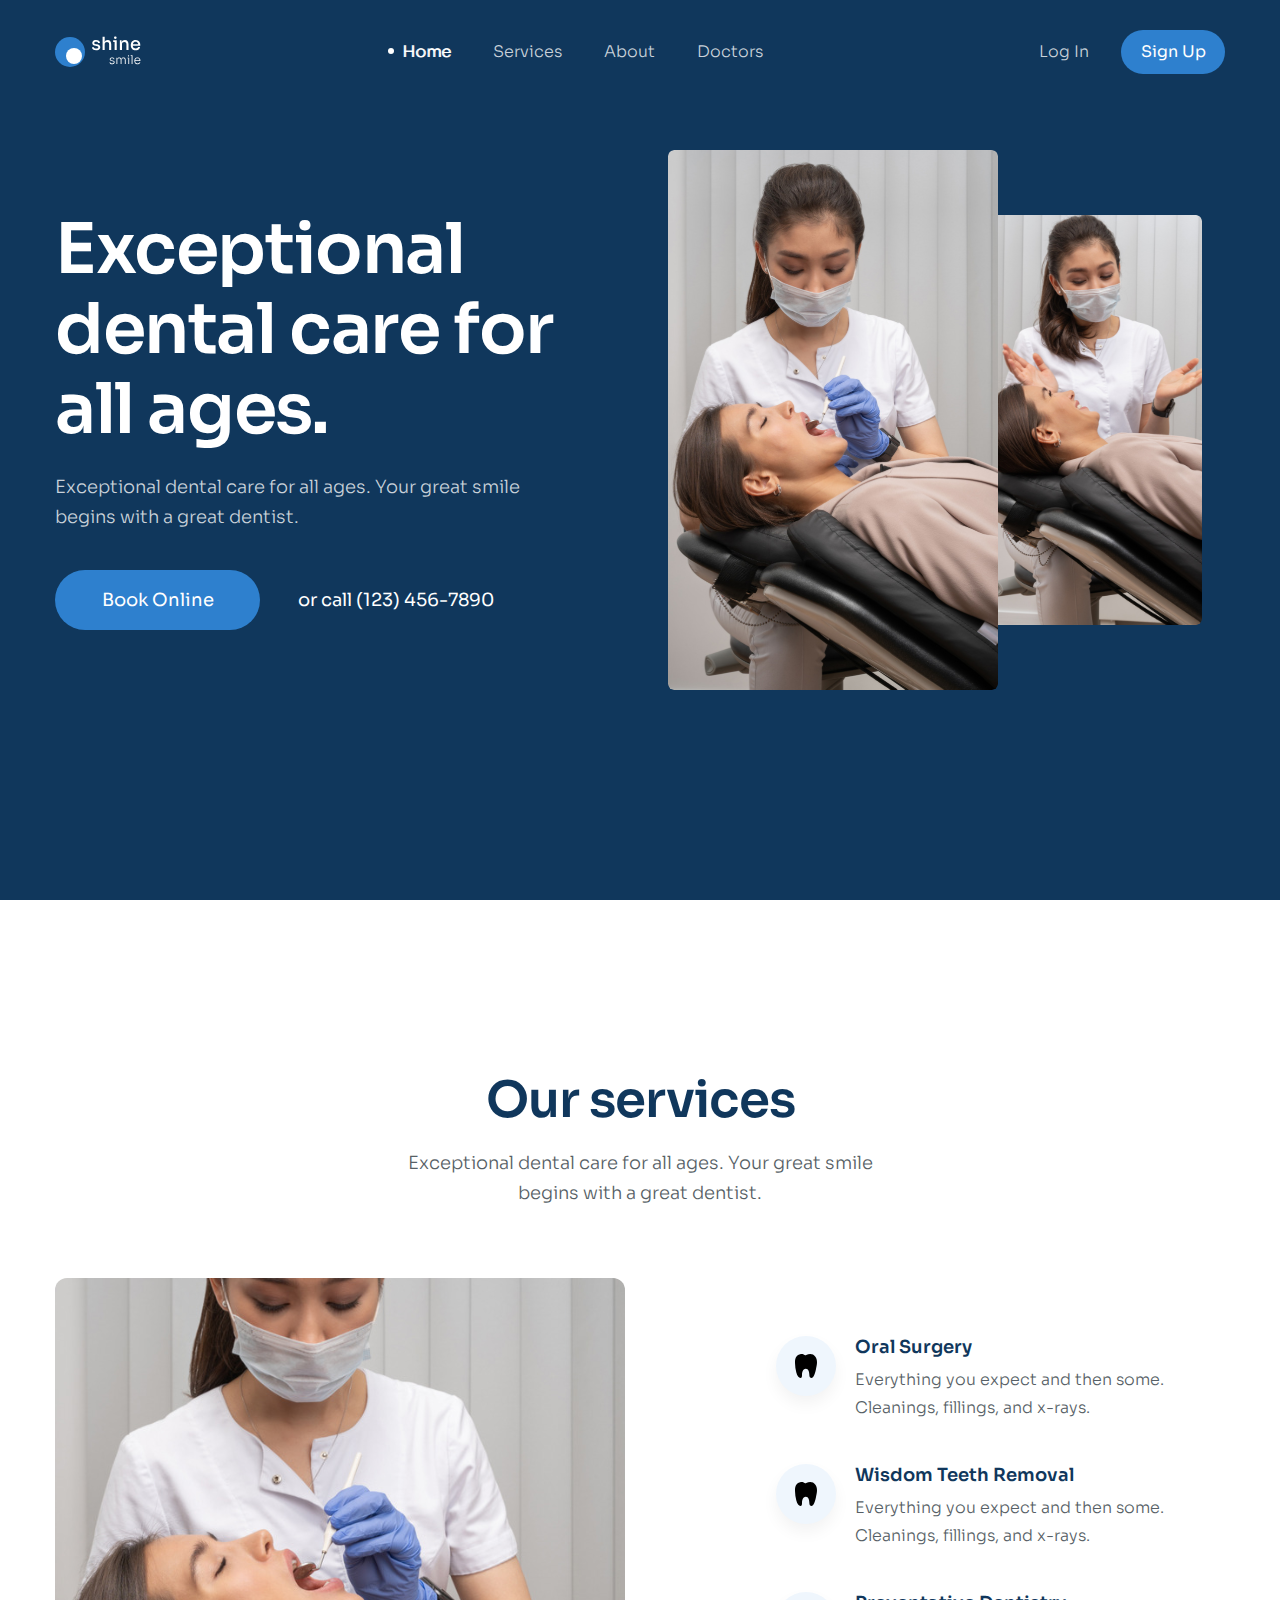
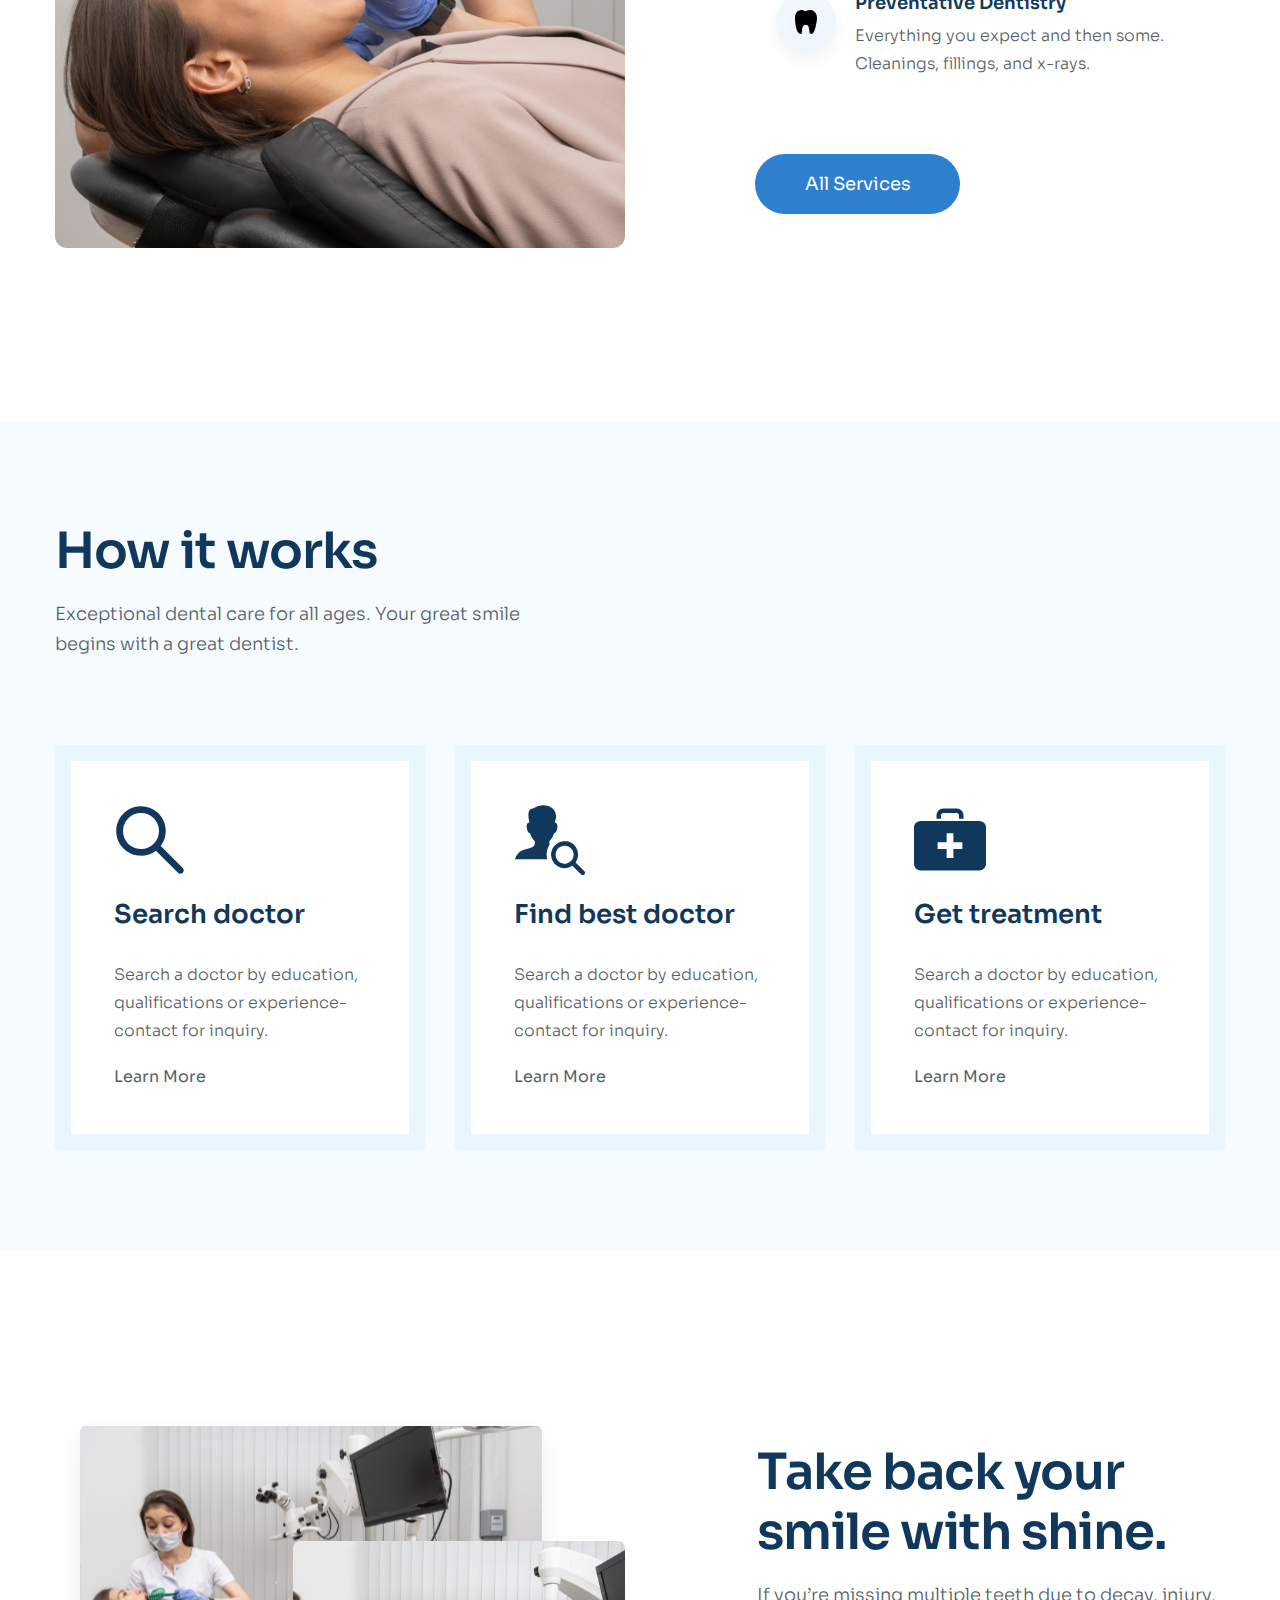
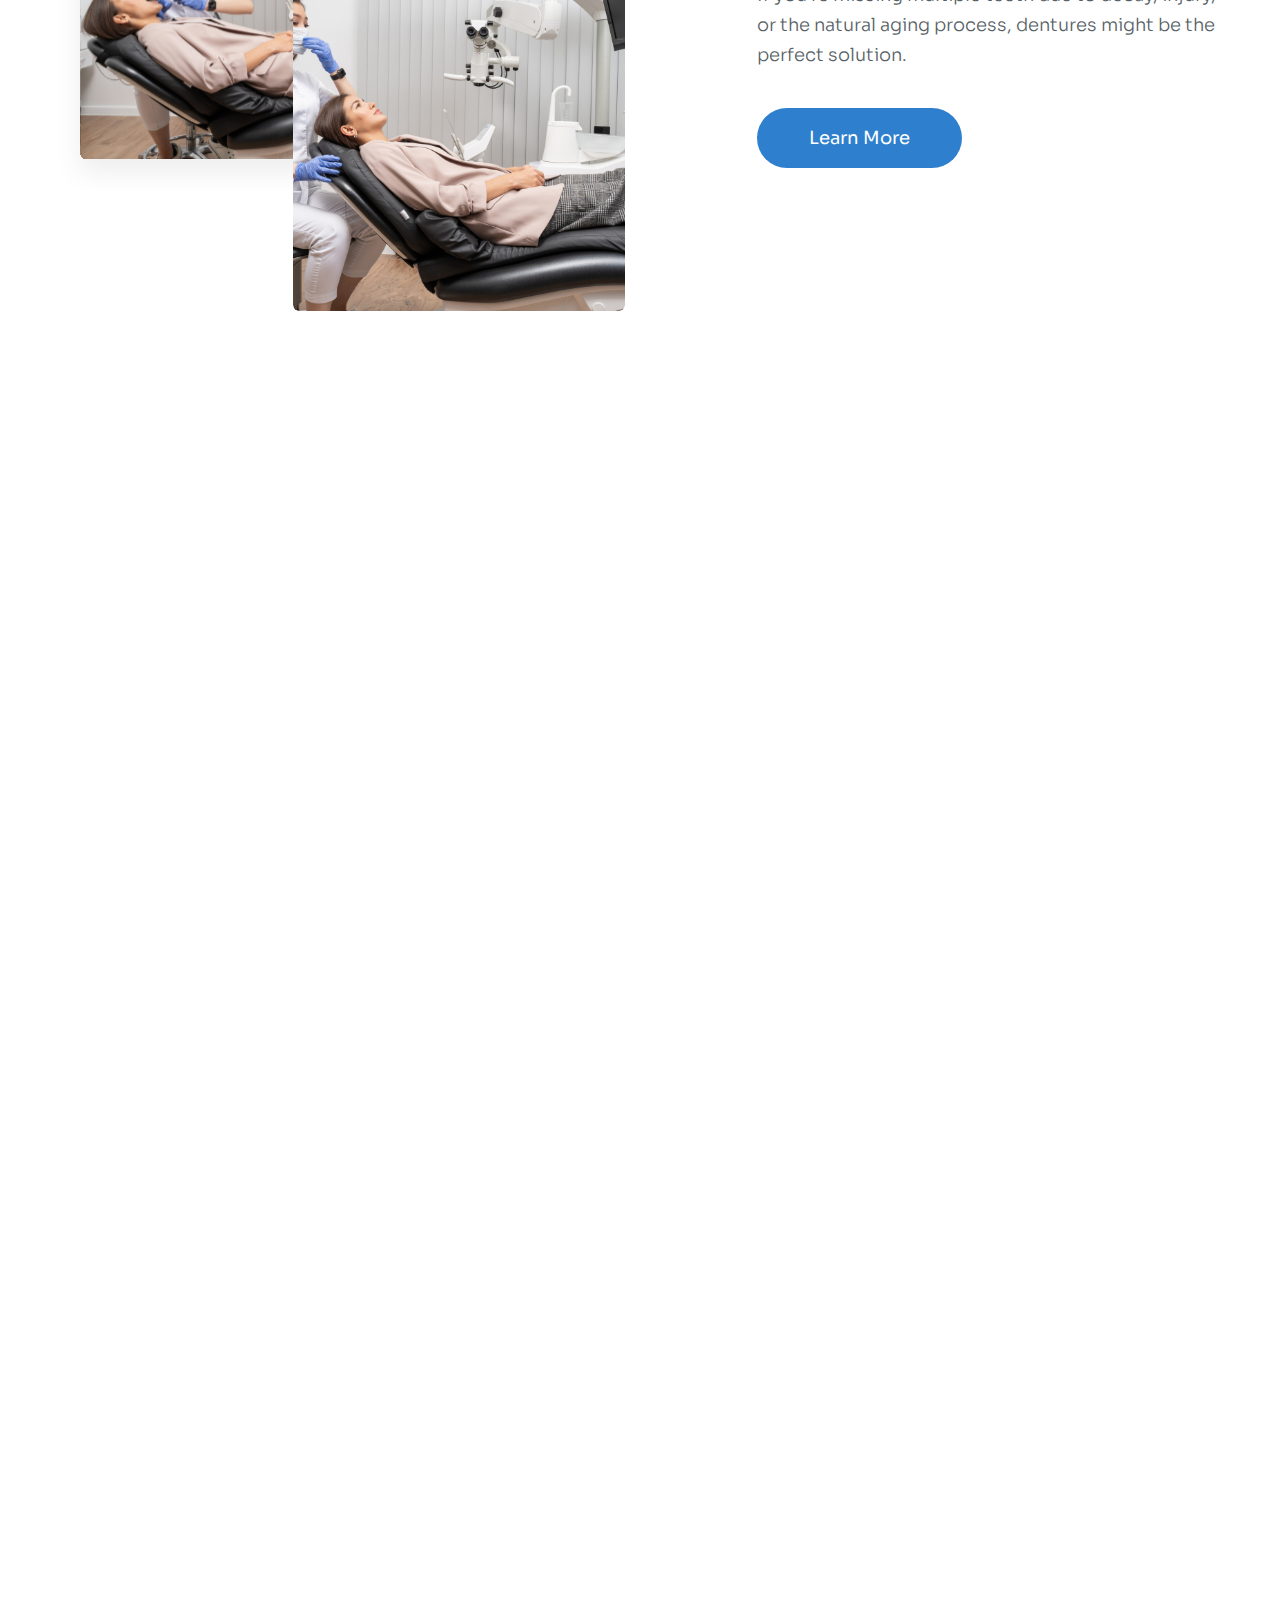
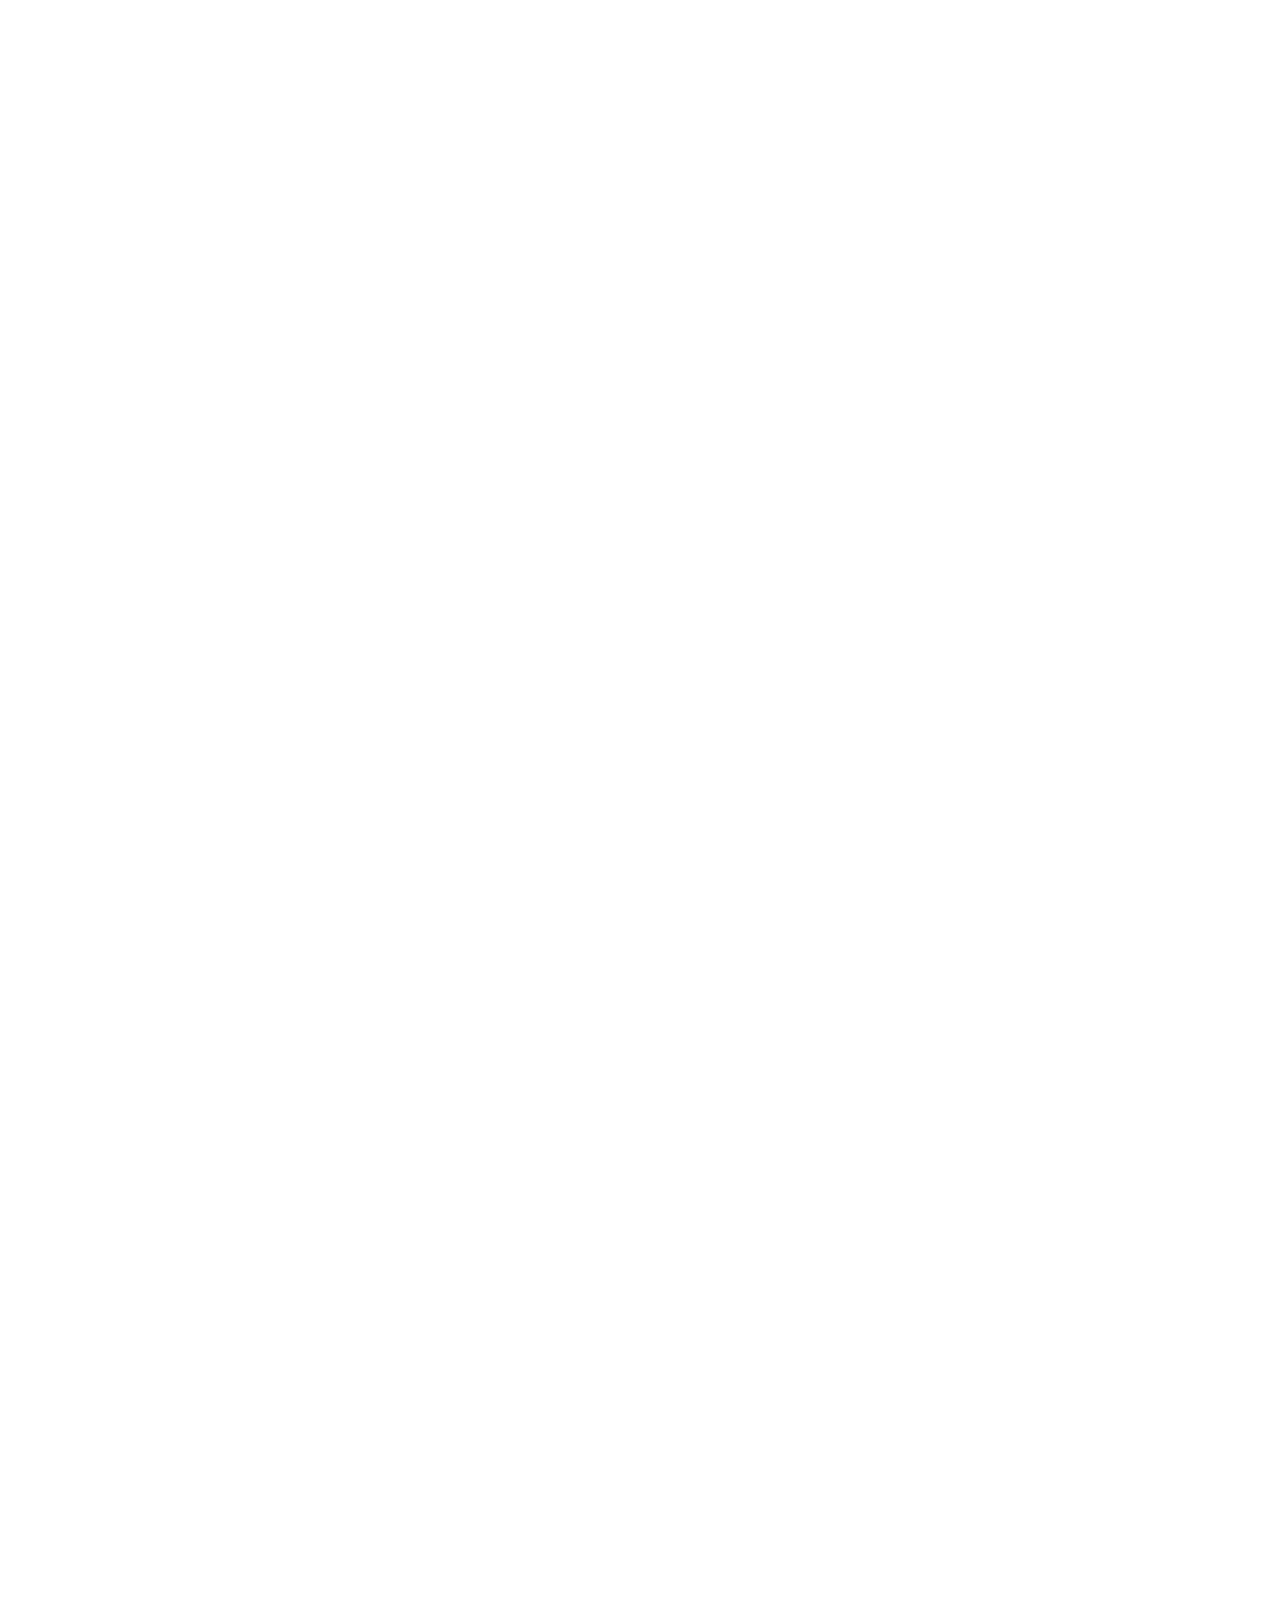
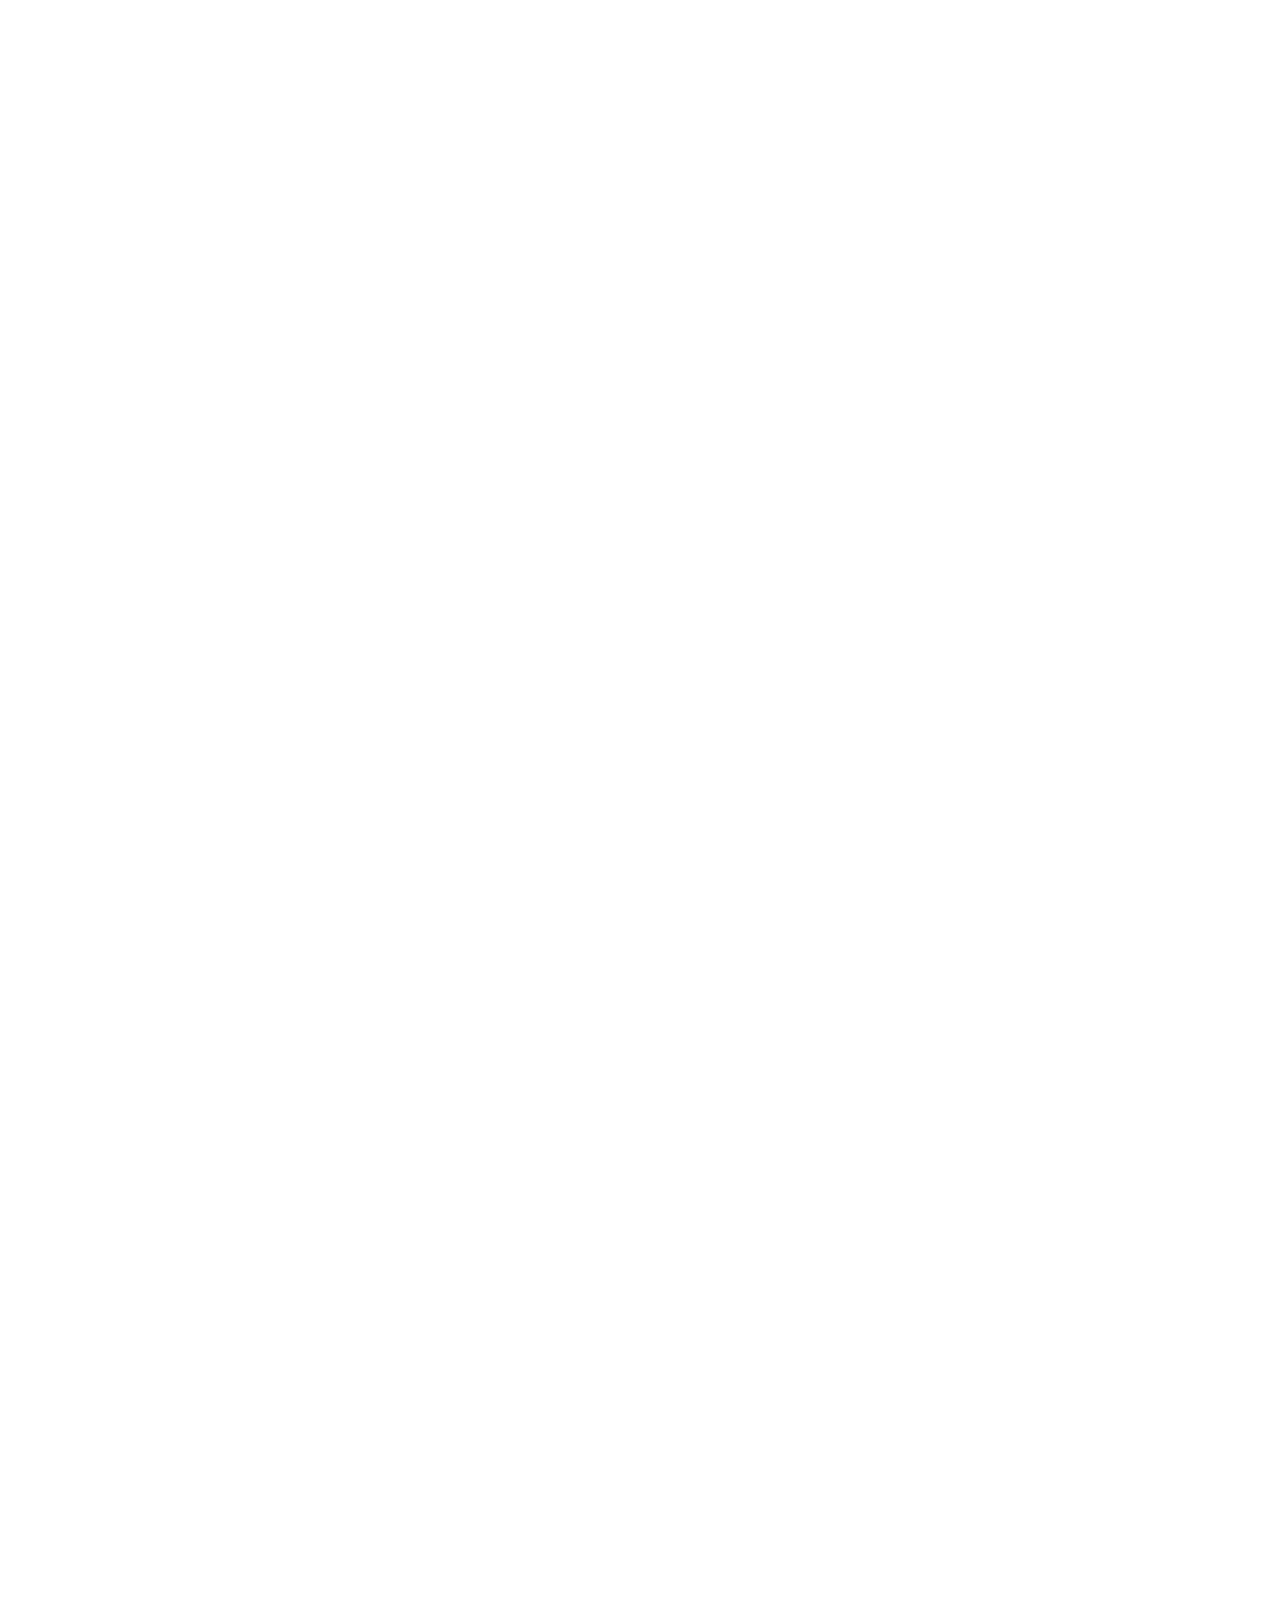
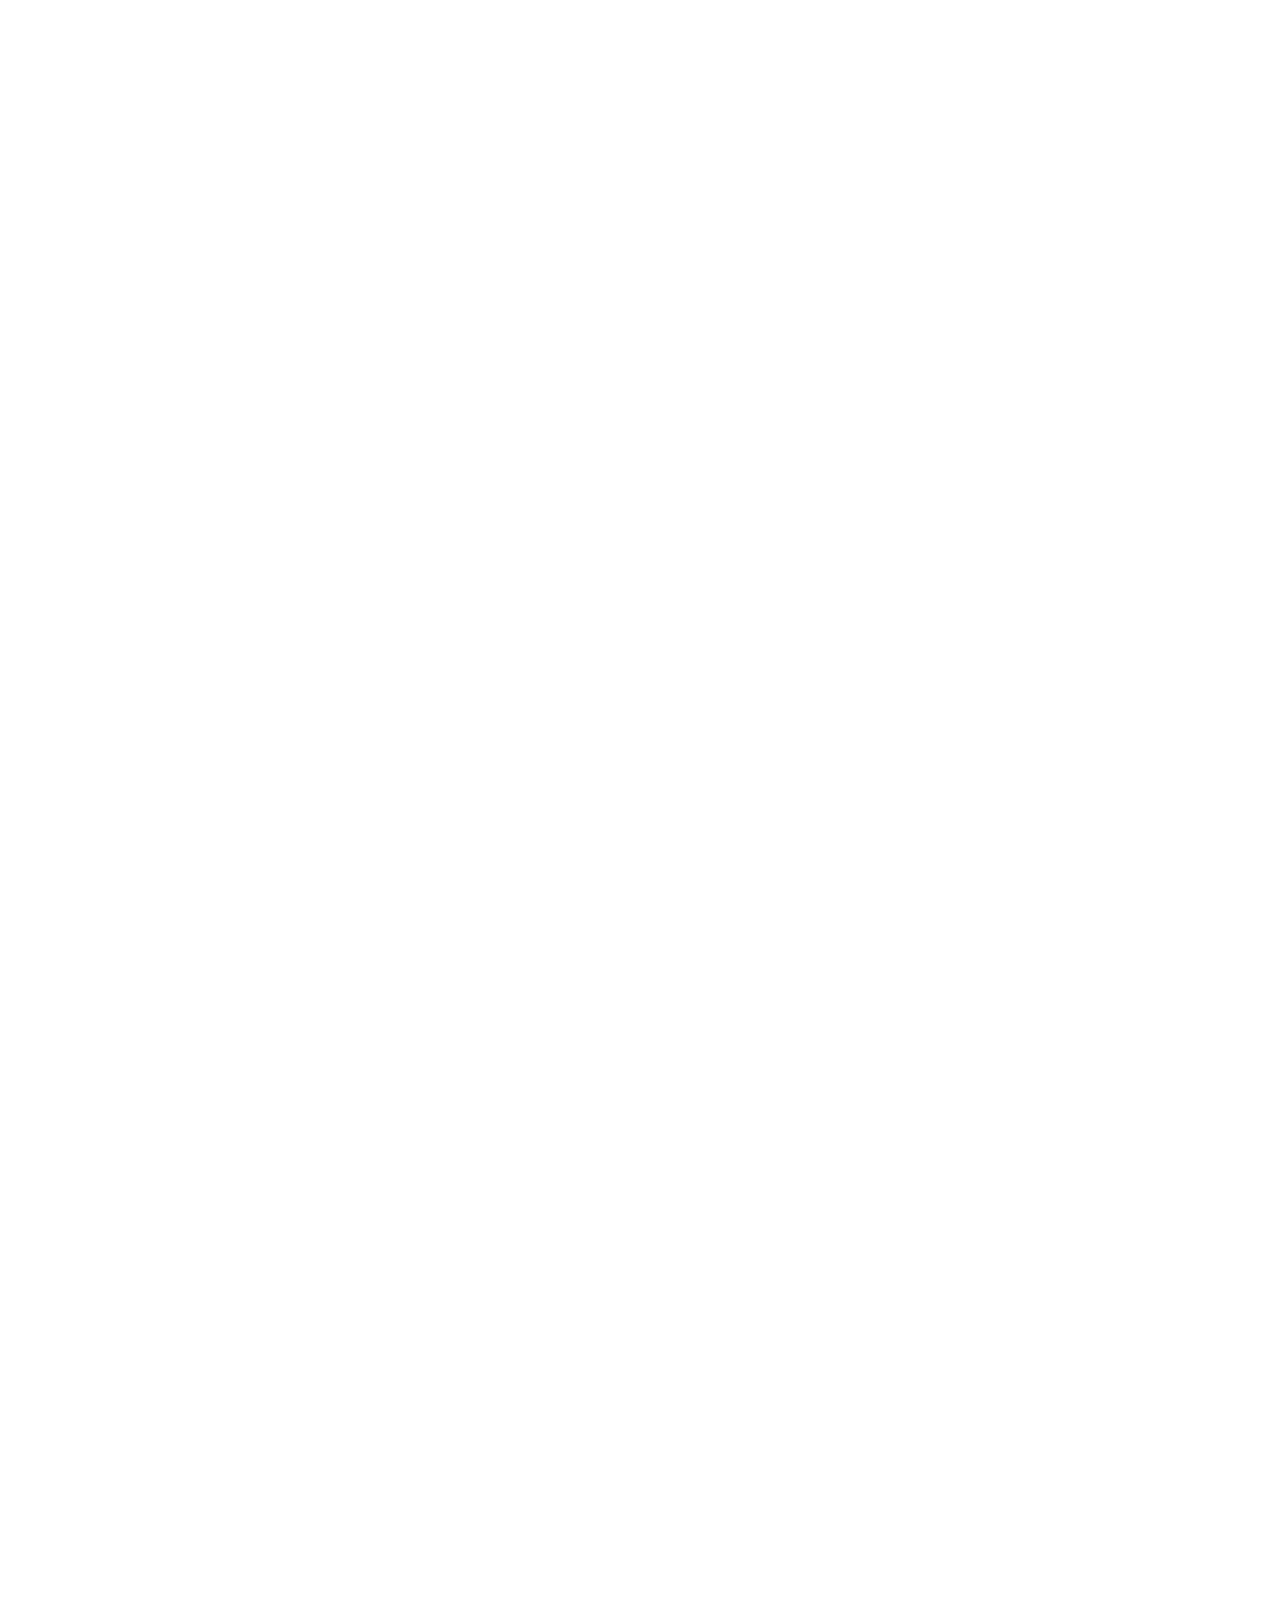
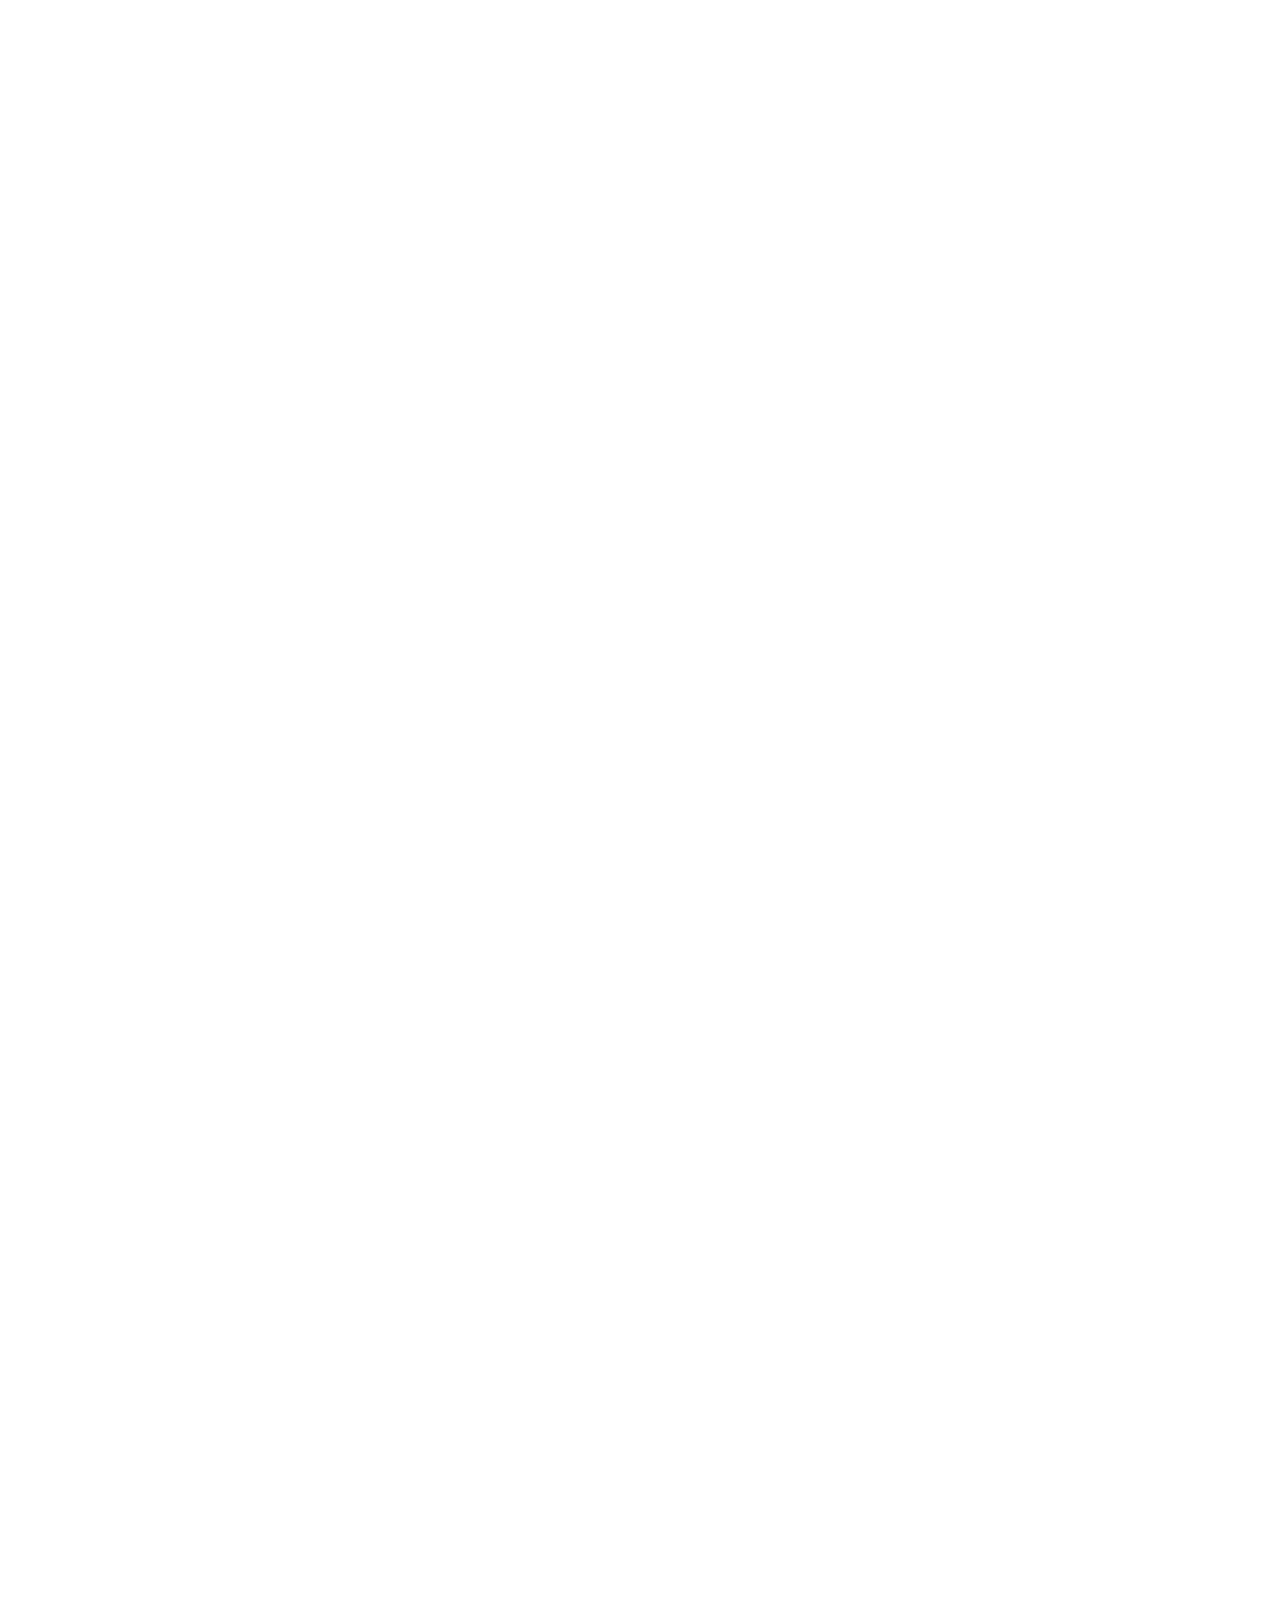
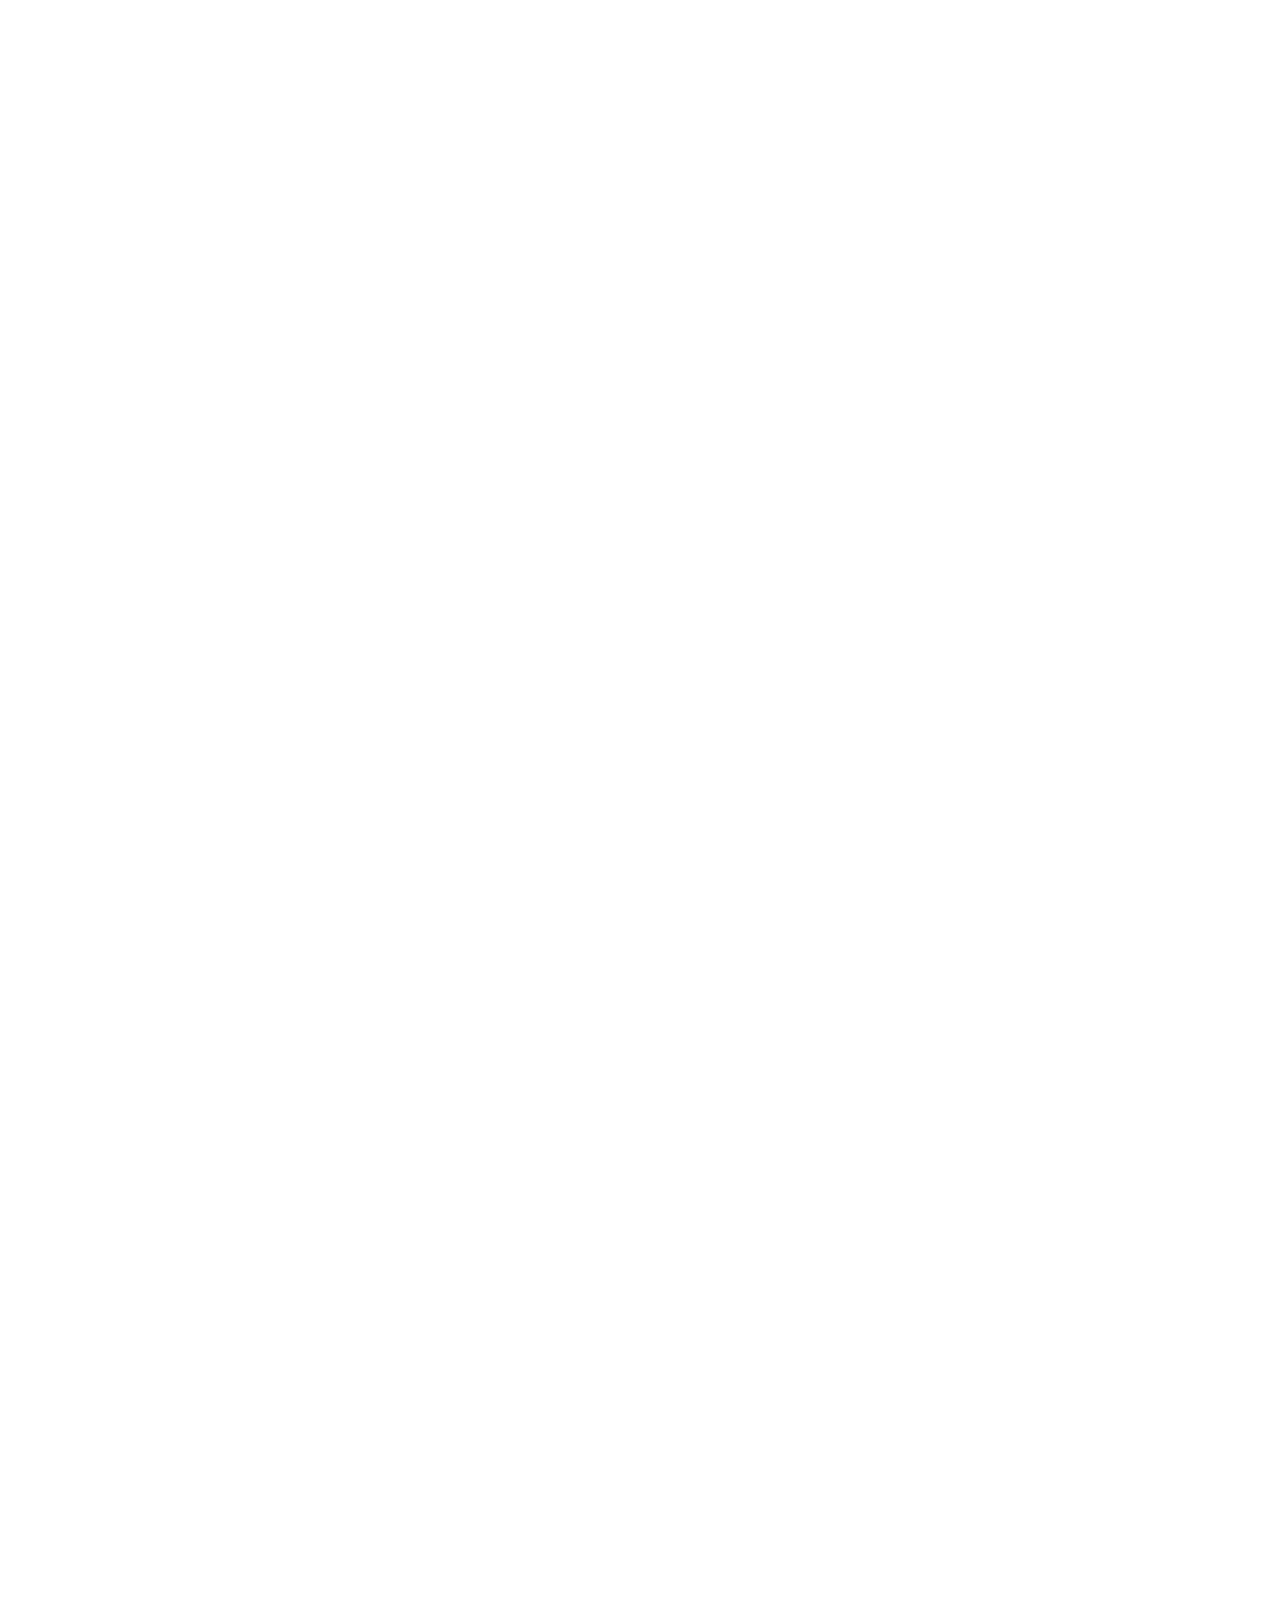
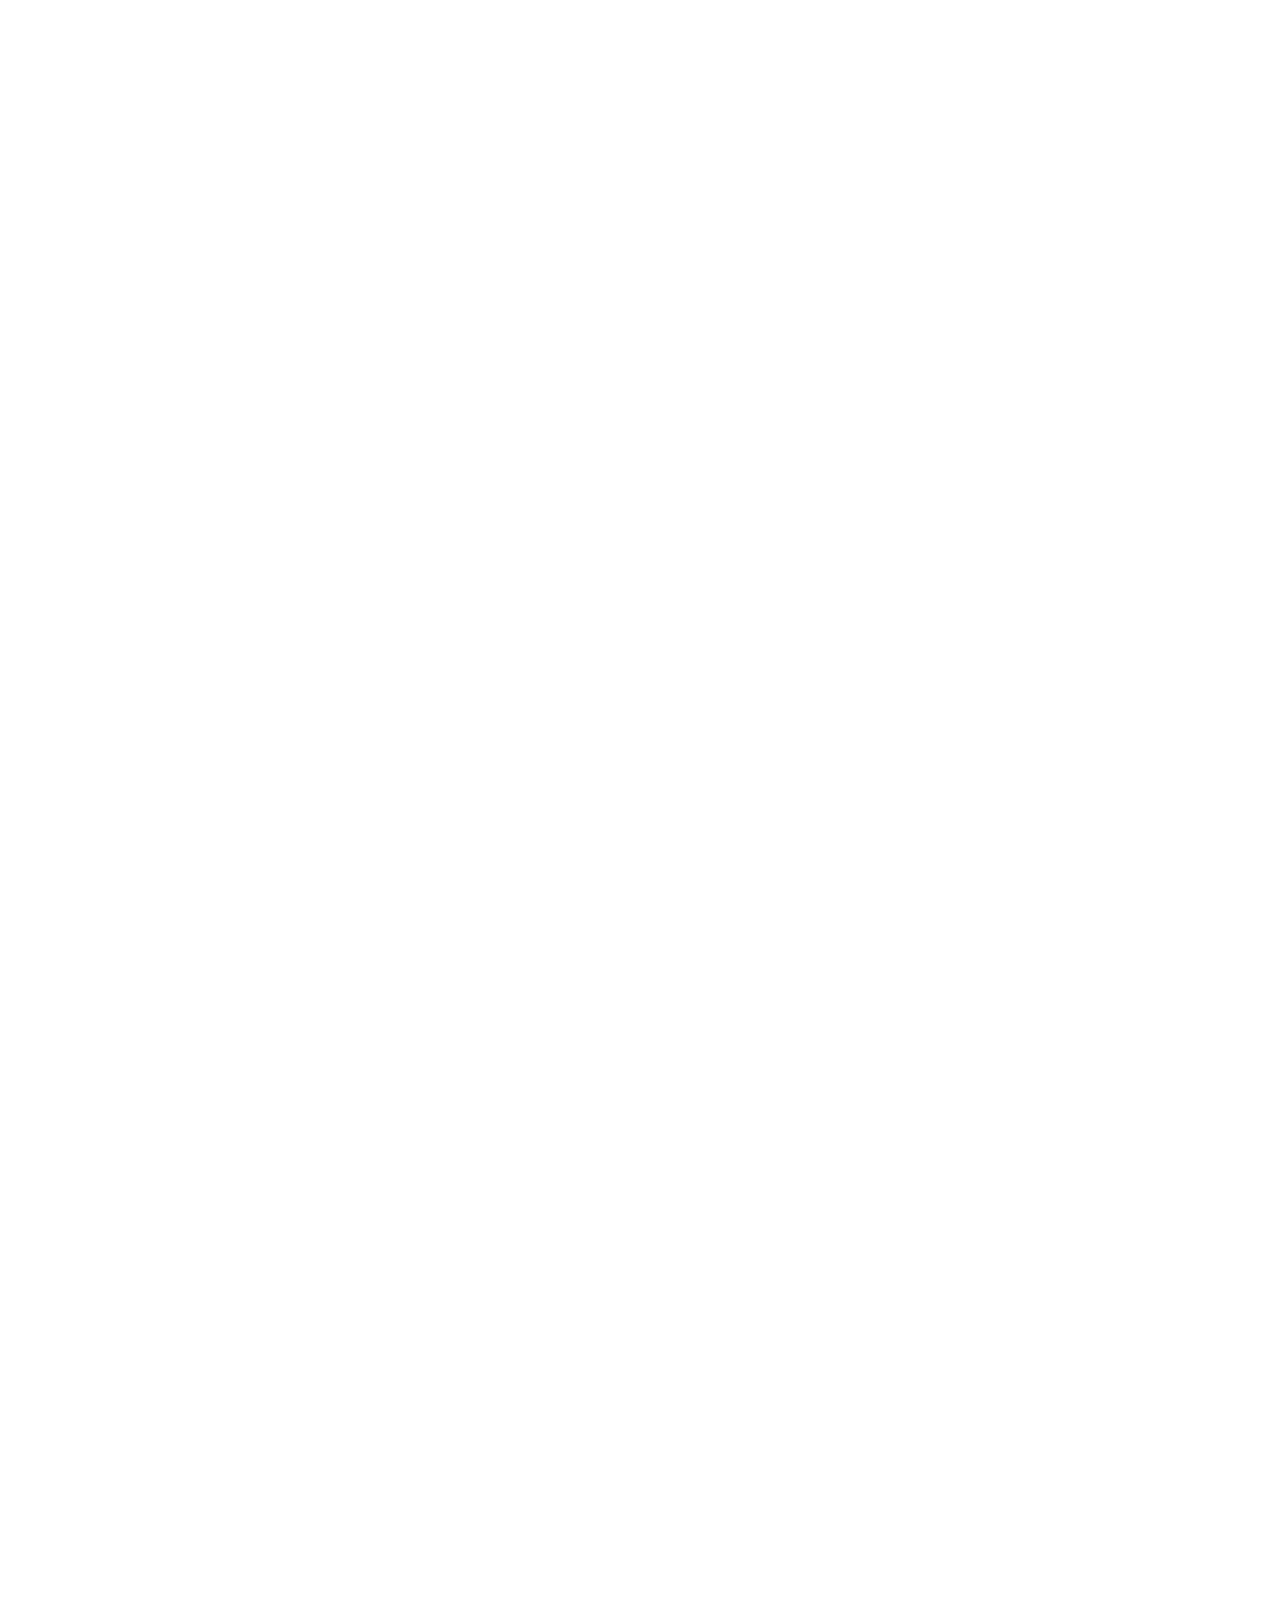
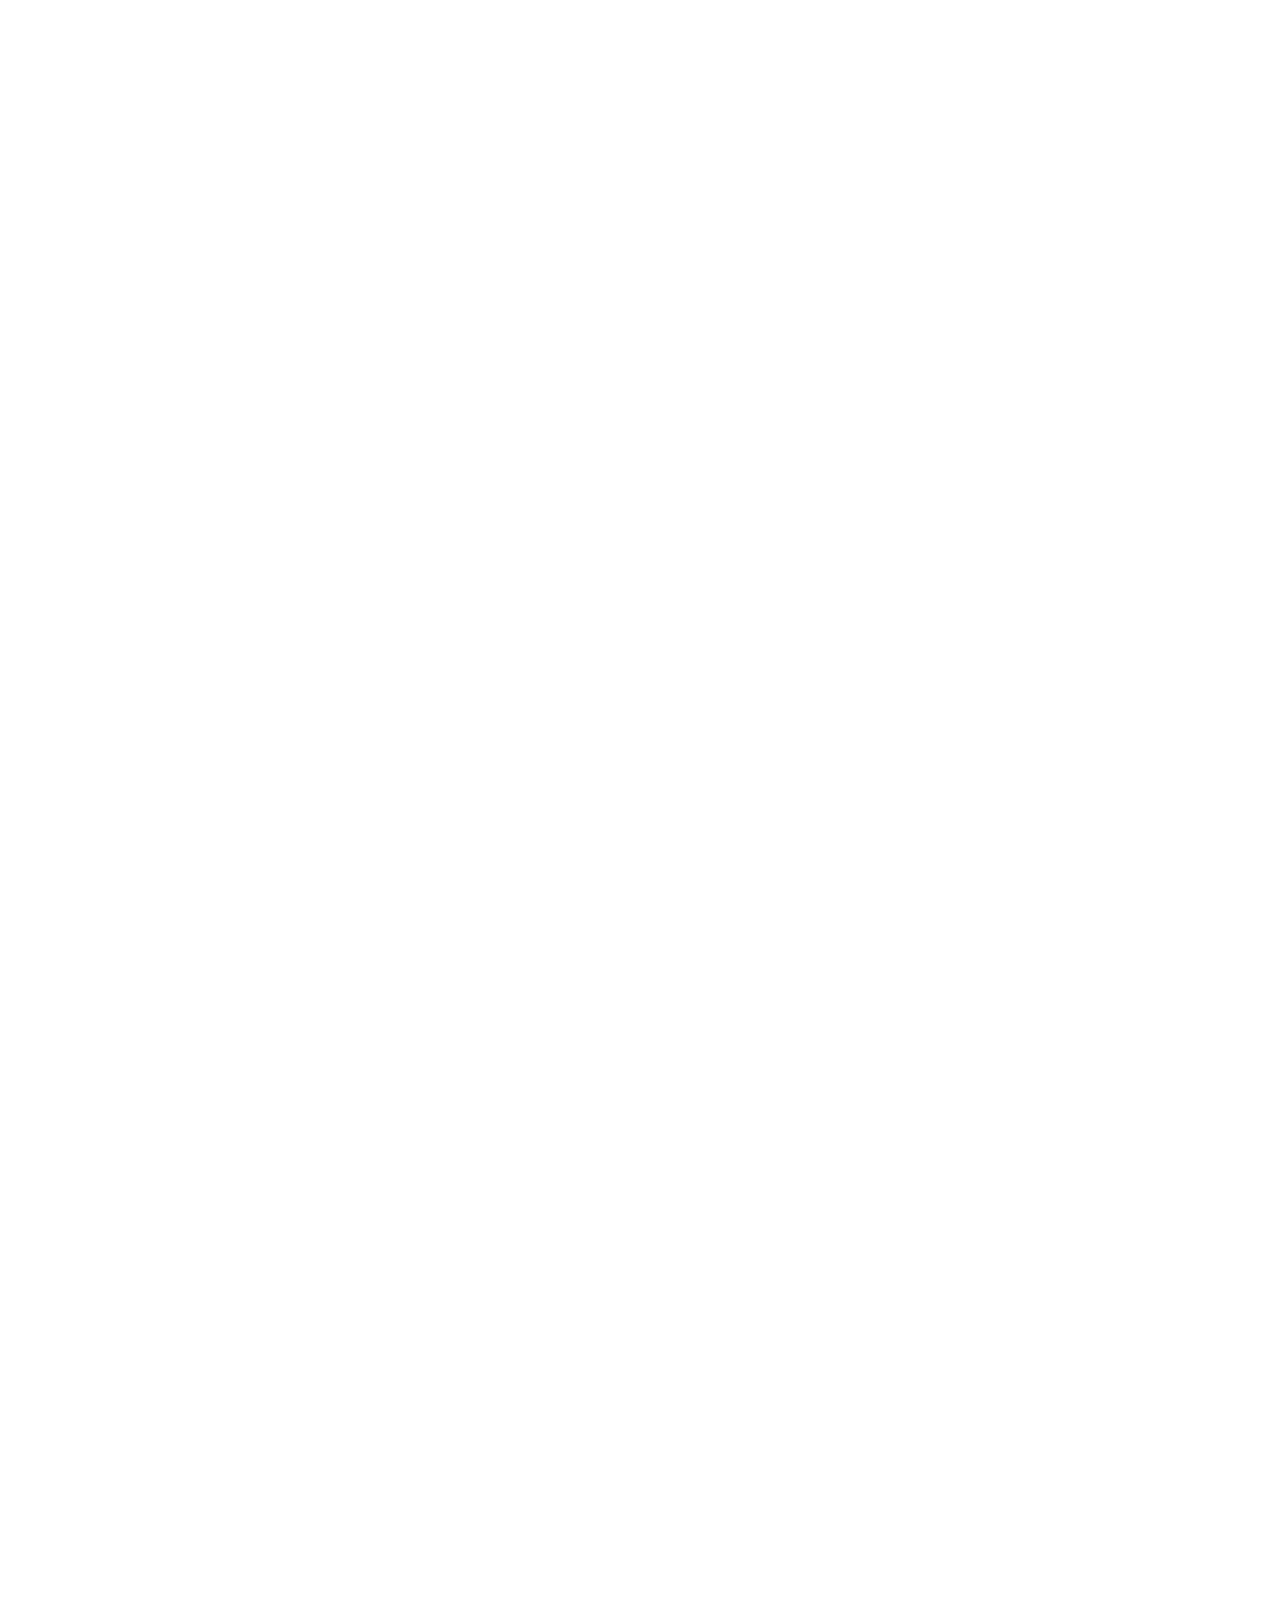
==== du_an_3/index.html @ a0ea16e3 "xongphanabout" ====
<!DOCTYPE html>
<html lang="en">
  <head>
    <meta charset="UTF-8" />
    <meta name="viewport" content="width=device-width, initial-scale=1.0" />
    <link rel="preconnect" href="https://fonts.googleapis.com" />
    <link rel="preconnect" href="https://fonts.gstatic.com" crossorigin />
    <link
      rel="shortcut icon"
      href="./assest/img/favivon.svg"
      type="image/x-icon"
    />
    <link
      href="https://fonts.googleapis.com/css2?family=Sora:wght@100..800&display=swap"
      rel="stylesheet"
    />
    <link rel="preconnect" href="https://fonts.googleapis.com" />
    <link rel="preconnect" href="https://fonts.gstatic.com" crossorigin />
    <link
      href="https://fonts.googleapis.com/css2?family=Sora:wght@100..800&display=swap"
      rel="stylesheet"
    />

    <link rel="stylesheet" href="./assest/css/reset.css" />
    <link rel="stylesheet" href="./assest/css/style.css" />
    <title>Dự án 3</title>
  </head>
  <body style="height: 50000px">
    <!-- header -->
    <header class="header">
      <div class="container">
        <div class="header-top">
          <!-- logo -->
          <img src="./assest/img/Logo.svg" alt="sise" class="logo" />

          <!-- nav -->
          <nav class="navbar">
            <ul class="navbar__list">
              <li class="navbar__item">
                <a href="#!" class="navbar__link navbar__link--active">Home</a>
              </li>
              <li class="navbar__item">
                <a href="#!" class="navbar__link">Services</a>
              </li>
              <li class="navbar__item">
                <a href="#!" class="navbar__link">About</a>
              </li>
              <li class="navbar__item">
                <a href="#!" class="navbar__link">Doctors</a>
              </li>
            </ul>
          </nav>

          <!-- cta-btn -->
          <div class="header__action">
            <a href="" class="header__action--login">Log In</a>
            <a href="" class="btn header__action-signup">Sign Up</a>
          </div>
        </div>

        <!-- hero -->

        <section class="hero">
          <!-- trai -->
          <section class="hero__content">
            <h1 class="hero__heading">Exceptional dental care for all ages.</h1>
            <p class="hero__desc">
              Exceptional dental care for all ages. Your great smile begins with
              a great dentist.
            </p>
            <div class="hero__row">
              <a href="" class="btn">Book Online</a>
              <span class="hero__phone">or call (123) 456-7890</span>
            </div>
          </section>

          <!-- phai -->

          <div class="hero__media">
            <figure class="hero__imges">
              <img
                src="./assest/img/anh1.svg"
                alt="anh1"
                class="hero__img hero__img-large"
              />
              <img
                src="./assest/img/anh2.svg"
                alt="anh2"
                class="hero__img hero__img-small"
              />
            </figure>
          </div>
        </section>
      </div>
    </header>

    <!-- main -->

    <main>
      <section class="service">
        <div class="container">
          <h2 class="service__heading section-heading">Our services</h2>
          <p class="service__desc section-desc">
            Exceptional dental care for all ages. Your great smile begins with a
            great dentist.
          </p>

          <div class="service__row">
            <!-- trai -->
            <figure>
              <img src="./assest/img/anh1.svg" alt="em" class="service__img" />
            </figure>

            <!-- phai -->

            <div class="service__list">
              <!-- item1 -->
              <section class="service-item">
                <div class="service-item__icon service-item__icon1">
                  <svg
                    xmlns="http://www.w3.org/2000/svg"
                    width="22"
                    height="24"
                    viewBox="0 0 22 24"
                    fill="none"
                  >
                    <path
                      d="M20.3598 2.63964C17.9506 -0.556131 14.2772 -0.568132 11.2481 1.10682C11.001 1.24657 10.7219 1.31411 10.4406 1.30222C10.1592 1.29033 9.88633 1.19945 9.65105 1.03931C8.49552 0.245717 7.29036 -0.316477 5.13904 0.207462C0.623408 1.3071 0 4.90379 0 8.99816C0.0797353 12.1602 0.500857 15.3032 1.25551 18.3683C2.11836 22.0168 3.90382 24 5.43354 24C6.96326 24 7.00963 22.2204 7.00963 20.8016C7.00963 19.2009 7.39505 14.8009 10.8642 14.8009C13.5317 14.8009 14.3333 18.4013 14.3333 20.8016C14.3329 23.095 15.1722 24 16.6628 24C19.5267 24 20.9796 15.3938 21.3719 13.1237C21.7642 10.8535 22.9882 6.12569 20.3598 2.63964Z"
                      fill="currentColor"
                    />
                  </svg>
                </div>
                <div class="service-item__body">
                  <div class="service-item__heading">Oral Surgery</div>
                  <div class="service-item__desc">
                    Everything you expect and then some. Cleanings, fillings,
                    and x-rays.
                  </div>
                </div>
              </section>

              <!-- item2 -->
              <section class="service-item">
                <div class="service-item__icon">
                  <svg
                    xmlns="http://www.w3.org/2000/svg"
                    width="22"
                    height="24"
                    viewBox="0 0 22 24"
                    fill="none"
                  >
                    <path
                    d="M20.3598 2.63964C17.9506 -0.556131 14.2772 -0.568132 11.2481 1.10682C11.001 1.24657 10.7219 1.31411 10.4406 1.30222C10.1592 1.29033 9.88633 1.19945 9.65105 1.03931C8.49552 0.245717 7.29036 -0.316477 5.13904 0.207462C0.623408 1.3071 0 4.90379 0 8.99816C0.0797353 12.1602 0.500857 15.3032 1.25551 18.3683C2.11836 22.0168 3.90382 24 5.43354 24C6.96326 24 7.00963 22.2204 7.00963 20.8016C7.00963 19.2009 7.39505 14.8009 10.8642 14.8009C13.5317 14.8009 14.3333 18.4013 14.3333 20.8016C14.3329 23.095 15.1722 24 16.6628 24C19.5267 24 20.9796 15.3938 21.3719 13.1237C21.7642 10.8535 22.9882 6.12569 20.3598 2.63964Z"
                      fill="currentColor"
                    />
                  </svg>
                </div>
                <div class="service-item__body">
                  <div class="service-item__heading">Wisdom Teeth Removal</div>
                  <div class="service-item__desc">
                    Everything you expect and then some. Cleanings, fillings,
                    and x-rays.
                  </div>
                </div>
              </section>

              <!-- item3 -->
              <section class="service-item">
                <div class="service-item__icon">
                  <svg
                    xmlns="http://www.w3.org/2000/svg"
                    width="22"
                    height="24"
                    viewBox="0 0 22 24"
                    fill="none"
                  >
                    <path
                      d="M20.3598 2.63964C17.9506 -0.556131 14.2772 -0.568132 11.2481 1.10682C11.001 1.24657 10.7219 1.31411 10.4406 1.30222C10.1592 1.29033 9.88633 1.19945 9.65105 1.03931C8.49552 0.245717 7.29036 -0.316477 5.13904 0.207462C0.623408 1.3071 0 4.90379 0 8.99816C0.0797353 12.1602 0.500857 15.3032 1.25551 18.3683C2.11836 22.0168 3.90382 24 5.43354 24C6.96326 24 7.00963 22.2204 7.00963 20.8016C7.00963 19.2009 7.39505 14.8009 10.8642 14.8009C13.5317 14.8009 14.3333 18.4013 14.3333 20.8016C14.3329 23.095 15.1722 24 16.6628 24C19.5267 24 20.9796 15.3938 21.3719 13.1237C21.7642 10.8535 22.9882 6.12569 20.3598 2.63964Z"
                      fill="currentColor"
                    />
                  </svg>
                </div>
                <div class="service-item__body">
                  <div class="service-item__heading">
                    Preventative Dentistry
                  </div>
                  <div class="service-item__desc">
                    Everything you expect and then some. Cleanings, fillings,
                    and x-rays.
                  </div>
                </div>
              </section>

              <a href="#!" class="btn service__btn">All Services</a>
            </div>
          </div>
        </div>
      </section>

      <!-- ==== work=== -->

      <section class="work">
        <div class="container">
          <h2 class="section-heading">How it works</h2>
          <p class="section-desc work__desc">Exceptional dental care for all ages. Your great smile begins with a
            great dentist.</p>
            <div class="work__list">
              <!-- work item 1 -->
              <section class="work-item">
                <img
                  src="./assest/img/work1.svg"
                  alt="len tim"
                  class="work-item__icon"
                />
                <h3 class="work-item__heading">Search doctor</h3>
                <p class="work-item__desc">
                  Search a doctor by education, qualifications or
                  experience-contact for inquiry.
                </p>
                <a href="#!" class="work-item__more">Learn More</a>
              </section>
  
              <!-- work 2 -->
              <section class="work-item">
                <img
                  src="./assest/img/work2.svg"
                  alt="ok"
                  class="work-item__icon"
                />
                <h3 class="work-item__heading">Find best doctor</h3>
                <p class="work-item__desc">
                  Search a doctor by education, qualifications or
                  experience-contact for inquiry.
                </p>
                <a href="#!" class="work-item__more">Learn More</a>
              </section>
  
              <!-- work3 -->
  
              <section class="work-item">
                <img
                  src="./assest/img/work3.svg"
                  alt="em"
                  class="work-item__icon"
                />
                <h3 class="work-item__heading">Get treatment</h3>
                <p class="work-item__desc">
                  Search a doctor by education, qualifications or
                  experience-contact for inquiry.
                </p>
                <a href="#!" class="work-item__more">Learn More</a>
              </section>
            </div>
          </div>
        </section>
        </div>
      </section>
    </main>
  </body>
</html>

      <!-- ====== about ======= -->
      <section class="about">
        <div class="container">
          <div class="about-row">
            <!-- khoi ben trai -->
            <div class="about__media">
              <figure class="about__img">
                <img
                  src="./assest/img/big.svg"
                  alt="to"
                  class="about__img--big"
                />
                <img
                  src="./assest/img/small.svg"
                  alt="be"
                  class="about__img--small"
                />
              </figure>
            </div>

            <!-- khoi ben phai -->

            <section class="about-content">
              <h2 class="section-heading">Take back your smile with shine.</h2>
              <p class="section-desc about__desc">
                If you’re missing multiple teeth due to decay, injury, or the
                natural aging process, dentures might be the perfect solution.
              </p>
              <a href="" class="btn about-content__btn">Learn More</a>
            </section>
          </div>
        </div>
      </section>
    </main>
  </body>
</html>
---- du_an_3/assest/css/style.css ----
* {
  box-sizing: border-box;
}
html {
  font-size: 62.5%;
}
:root {
  --header-bg: #10375c;
}
body {
  font-size: 1.6rem;
  font-family: "Sora", "sans-serif";
}

/* ==========common========= */
.container {
  width: 1170px;
  /* để cho các khối luôn nằm cách lề 1 khoảng là 24px */
  max-width: calc(100% - 48px);
  margin: 0 auto;
}
.btn {
  /* the inline ko the can thiep kich thuoc cho no duoc */
  display: inline-block;
  min-width: 205px;
  line-height: 60px;
  background: #2e80ce;
  color: #fff;
  text-align: center;
  font-size: 1.8rem;
  font-style: normal;
  font-weight: 400;

  border-radius: 999px;
}

.section-heading {
  color: #10375c;
  font-size: 5rem;
  font-weight: 600;
  line-height: 1.2;
  letter-spacing: -1px;
}
.section-desc {
  margin-top: 18px;
  color: #575f66;

  font-size: 1.8rem;
  font-style: normal;
  font-weight: 300;
  line-height: 1.67;
}
.btn:hover {
  opacity: 0.9;
}
a {
  text-decoration: none;
}
/* =================heder=========== */
.header {
  padding-top: 30px;
  background: var(--header-bg);
  /* trình duyệt sẽ luôn hiển thị ở chế độ tốt cho người xem */
  min-height: 100vh;
}
.header-top {
  display: flex;
  justify-content: space-between;
  align-items: center;
}
.header .navbar__list {
  display: flex;
}
.header__action--login,
.navbar__link {
  padding: 8px 21px;
  color: #c9d2da;
  text-align: center;
  font-size: 1.6rem;
  font-weight: 300;
  line-height: 1.75;
}
.navbar__item {
  list-style-type: none;
}
.navbar__link:hover,
.navbar__link--active {
  text-shadow: 1px 0 0 currentColor;
  color: #fff;
}
.navbar__link--active::before {
  content: "";
  display: inline-block;
  width: 6px;
  height: 6px;
  border-radius: 50%;
  background-color: #fff;
  position: relative;
  top: -3px;
  right: 8px;
}
.header__action-signup {
  font-size: 1.6rem;
  min-width: 104px;
  line-height: 44px;
}
.header__action--login {
  margin-right: 7px;
}

/* ============= hero ============ */

.hero {
  display: flex;
  padding-top: 76px;
  align-items: center;
}
.hero__heading {
  max-width: 517px;
  color: #fff;
  font-size: 7rem;
  font-style: normal;
  font-weight: 600;
  line-height: 1.14;
  letter-spacing: -1.4px;
}
.hero__desc {
  width: 468px;
  margin-top: 22px;
  color: #c9d2da;
  font-size: 1.8rem;
  font-style: normal;
  font-weight: 300;
  line-height: 1.67;
}
.hero__row {
  margin-top: 38px;
  display: flex;
  align-items: center;
  column-gap: 38px;
}
.hero__phone {
  color: #fff;
  text-align: center;
  font-size: 1.8rem;
  line-height: 1.67;
}
.hero__content {
  width: 44%;
}
.hero__media {
  width: 54%;
}
.hero__imges {
  display: flex;
  align-items: center;
  justify-content: flex-end;
}
.hero__img {
  border-radius: 6px;
  /* ko meos anhr */
  object-fit: cover;
}
.hero__img-large {
  width: 330px;
  height: 540px;
  margin-right: -6px;
  /* cho banh to nhoi len tren */
  z-index: 1;
}
.hero__img-small {
  width: 210px;
  height: 410px;
}
.service {
  padding: 170px 0px;
  background: #fff;
}

.service__desc,
.service__heading {
  text-align: center;
}
.service__desc {
  /* can giua chinh duyet */
  margin: 18px auto 0;
  width: 468px;
}
.service__row {
  margin-top: 70px;
  display: flex;
  justify-content: space-between;
  align-items: center;
}
.service__img {
  width: 570px;
  height: 570px;
  border-radius: 12px;
  object-fit: cover;
}
.service-item {
  cursor: pointer;
  padding: 21px;
  display: flex;
  width: 470px;
  border-radius: 10px;
  background: #fff;
}
.service-item:hover {
  position: relative;
  box-shadow: 0px 14px 28px 0px rgba(0, 0, 0, 0.05);
}
.service-item:hover .service-item__icon {
  color: #fff;
  background: #10375c;
}
.service-item__icon {
  width: 60px;
  height: 60px;
  border-radius: 30px;
  background: #eff6fd;
  box-shadow: 0px 8px 16px 0px rgba(0, 0, 0, 0.05);
  display: flex;
  justify-content: center;
  align-items: center;
  flex-shrink: 0;
  margin-right: 19px;
  transition: 3;
}
.service-item__heading {
  color: #10375c;
  font-size: 1.8rem;
  font-style: normal;
  font-weight: 600;
  line-height: normal;
}
.service-item__desc {
  margin-top: 8px;
  color: #575f66;
  font-size: 1.6rem;
  font-weight: 300;
  line-height: 1.75;
}
.service__btn {
  margin-top: 55px;
}
.work {
  padding: 100px 0px;
  background: #f6fbff;
}
.work__desc {
  width: 468px;
  margin-top: 18px;
}
.work__list {
  margin-top: 86px;
  display: grid;
  /* chia đều ra b cột  */
  grid-template-columns: repeat(3, 1fr);
  column-gap: 30px;
}
.work-item {
  padding: 43px;
  border-radius: 4px;
  background: #fff;
  border: 16px solid #eaf6ff;
  transition: 0.5s;
}
.work-item:hover {
  border-color: #2e80ce;
  box-shadow: 0 5px 5px 0px currentColor;
  /* khi hover vao se dich len 16px */
  transform: translateY(-16px);
}
.work-item__heading {
  margin-top: 18px;
  color: #10375c;

  font-size: 2.6rem;

  font-weight: 600;
  line-height: 1.38;
}
.work-item__desc {
  color: #575f66;
  margin-top: 28px;
  font-size: 1.6rem;

  font-weight: 300;
  line-height: 1.75;
}
/* the a dac diem la inline nen no se khong an cacs margin top , margin-pop nen sd inline-block */
.work-item__more {
  color: #575f66;
  margin-top: 18px;
  font-size: 1.6rem;
  display: inline-block;
  line-height: 1.75;
}
.work-item__more:hover {
  color: #2e80ce;
}
.about {
  padding: 85px 0px 206px;
  background: #fff;
  margin-top: 85px;
}
.about-row {
  display: flex;
  justify-content: space-between;
  align-items: center;
}
.about__media {
  width: 49%;
}
.about-content {
  width: 40%;
}
.about__img {
  position: relative;
}
.about__img--big {
  display: flex;
  object-fit: cover;
  width: 512px;
  height: 370px;
  border-radius: 6px;
}
.about__img--small {
  object-fit: cover;
  position: absolute;
  top: 121px;
  left: 238px;
  width: 332px;
  height: 370px;
  border-radius: 6px;
}
.about__desc {
  margin-top: 18px;
}
.about-content__btn {
  margin-top: 38px;
}
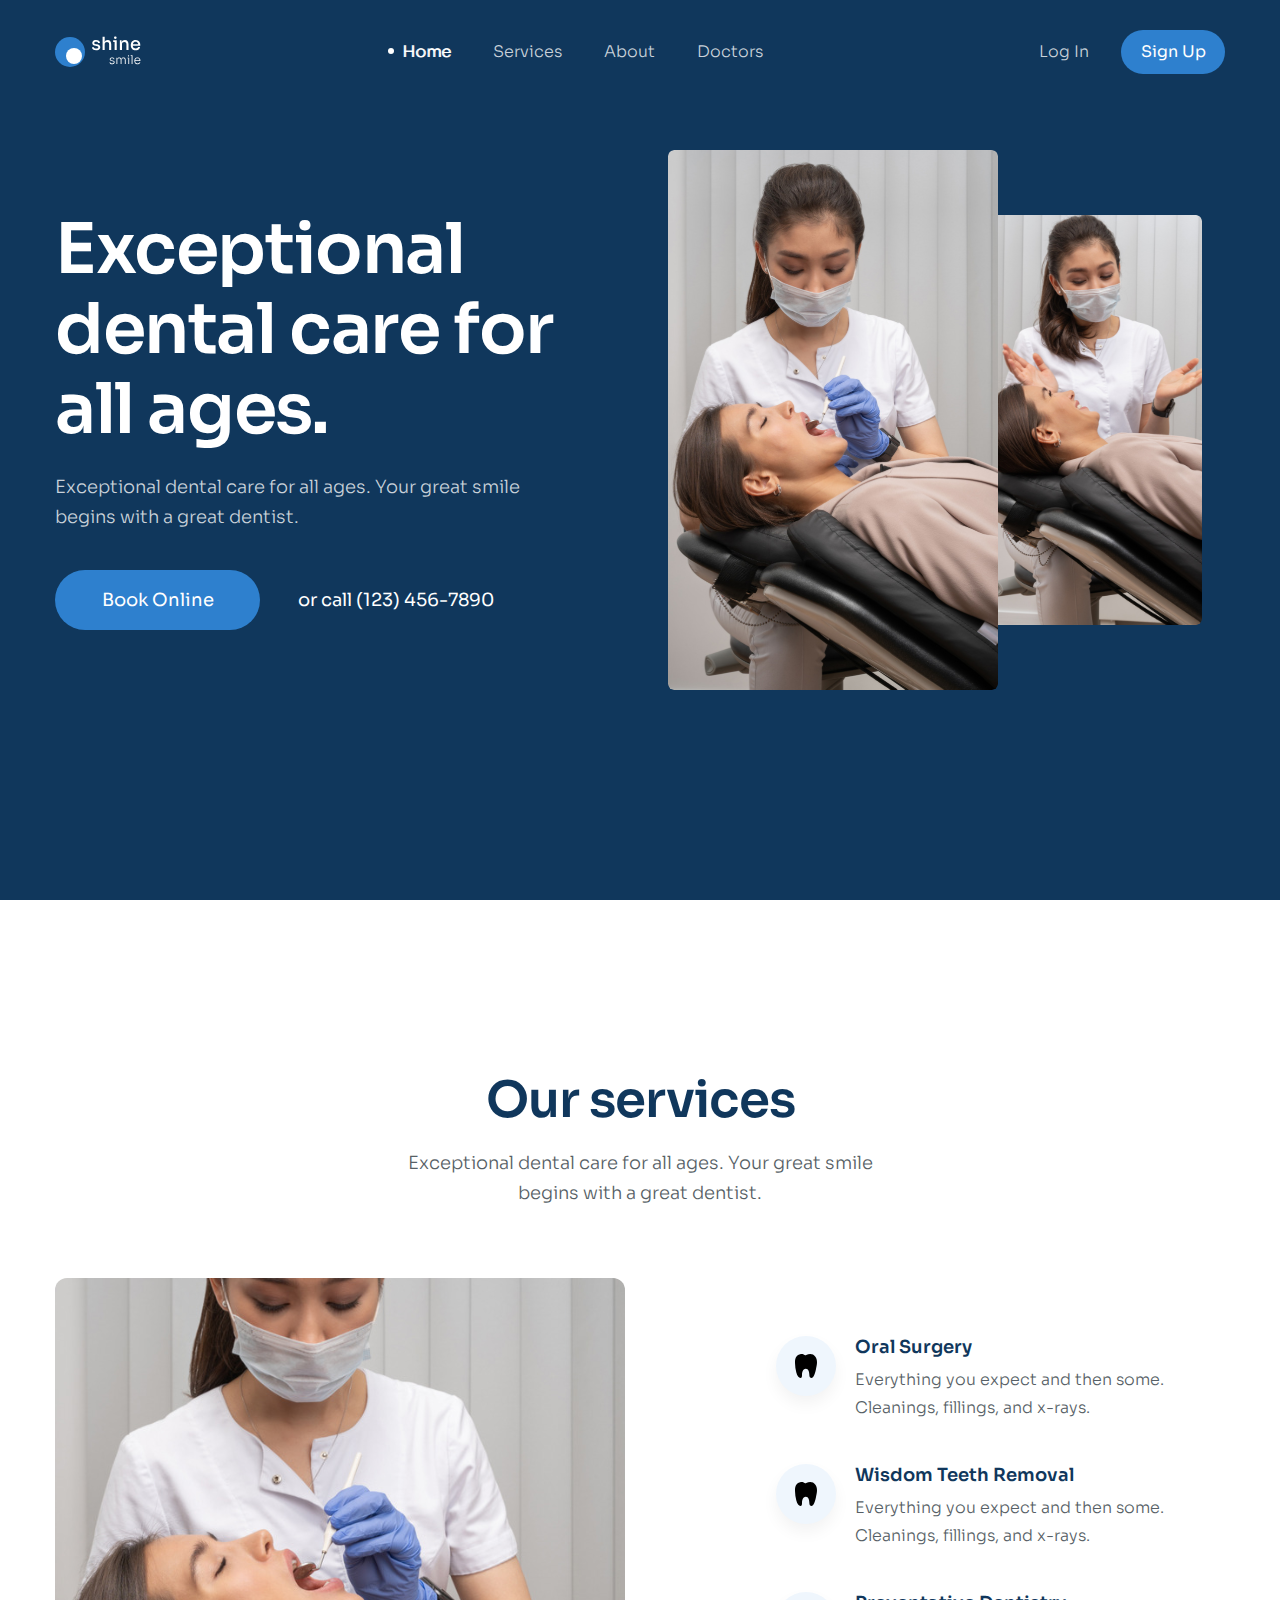
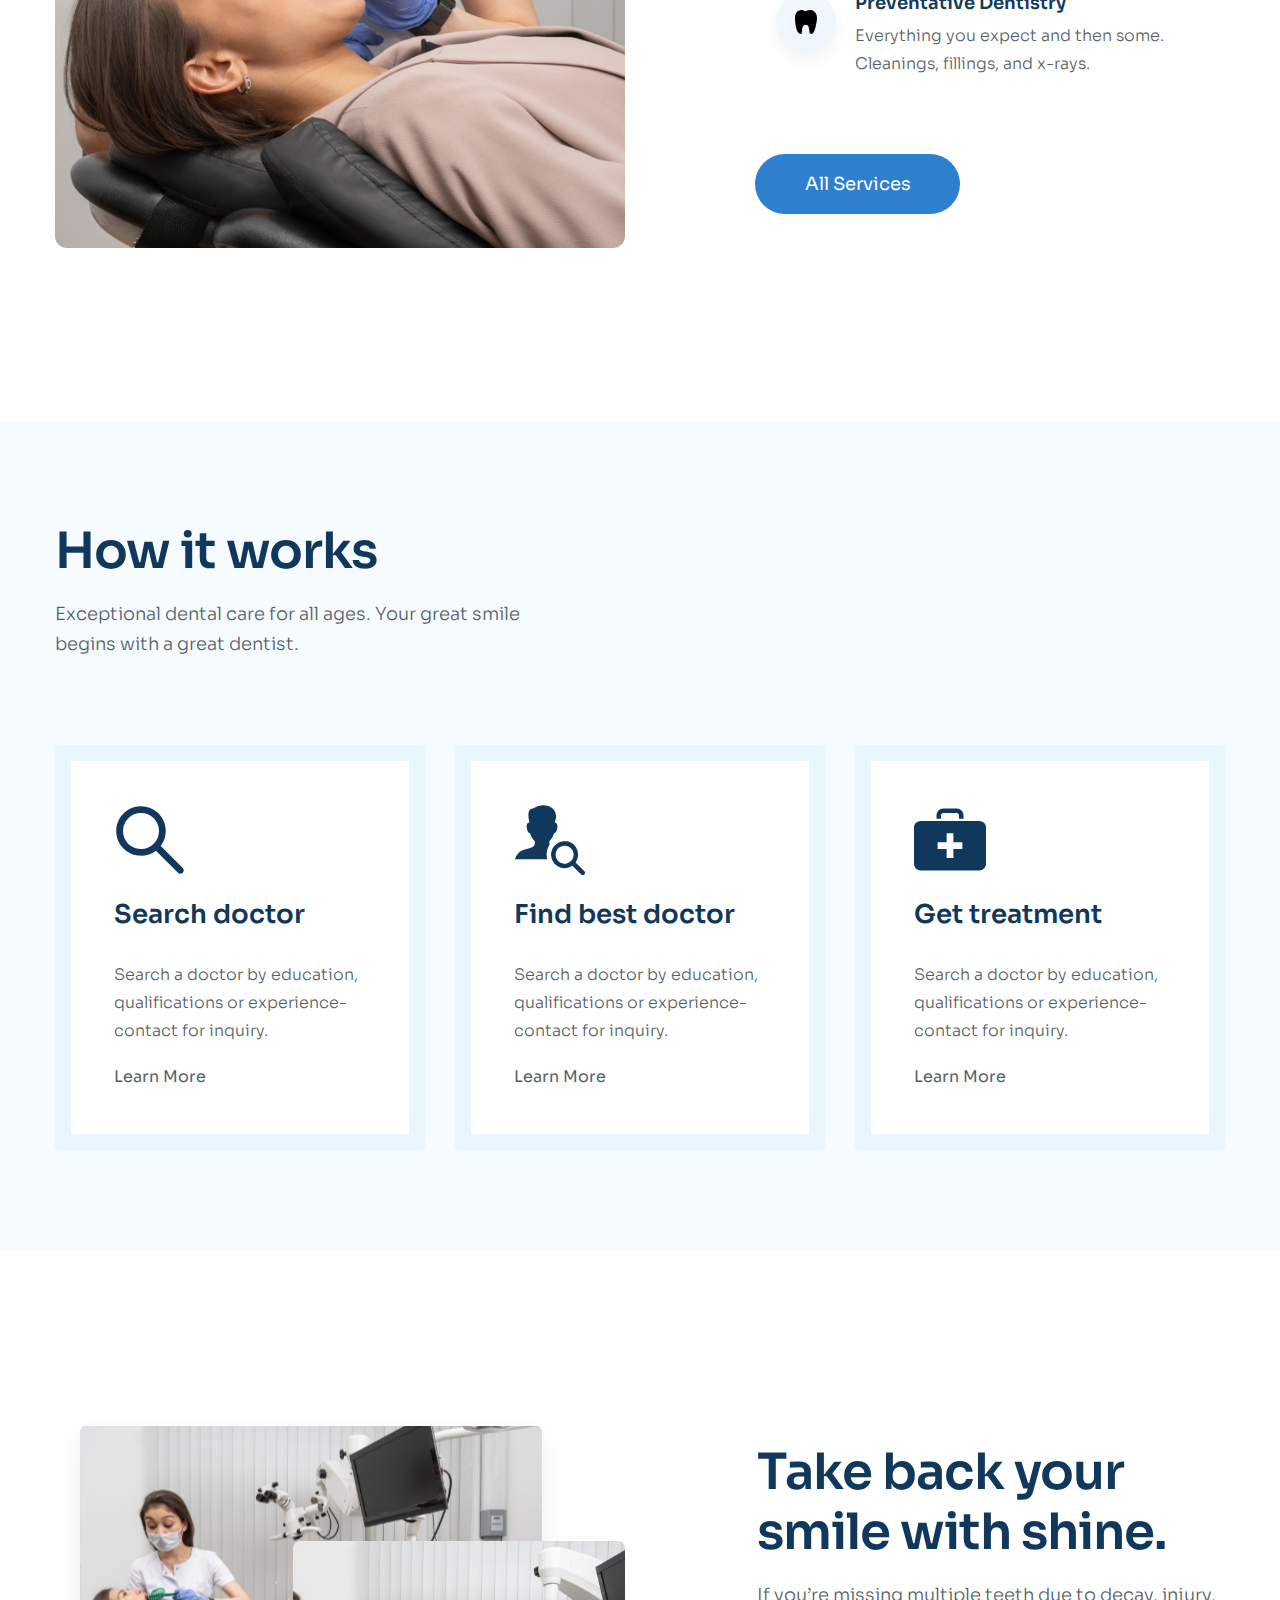
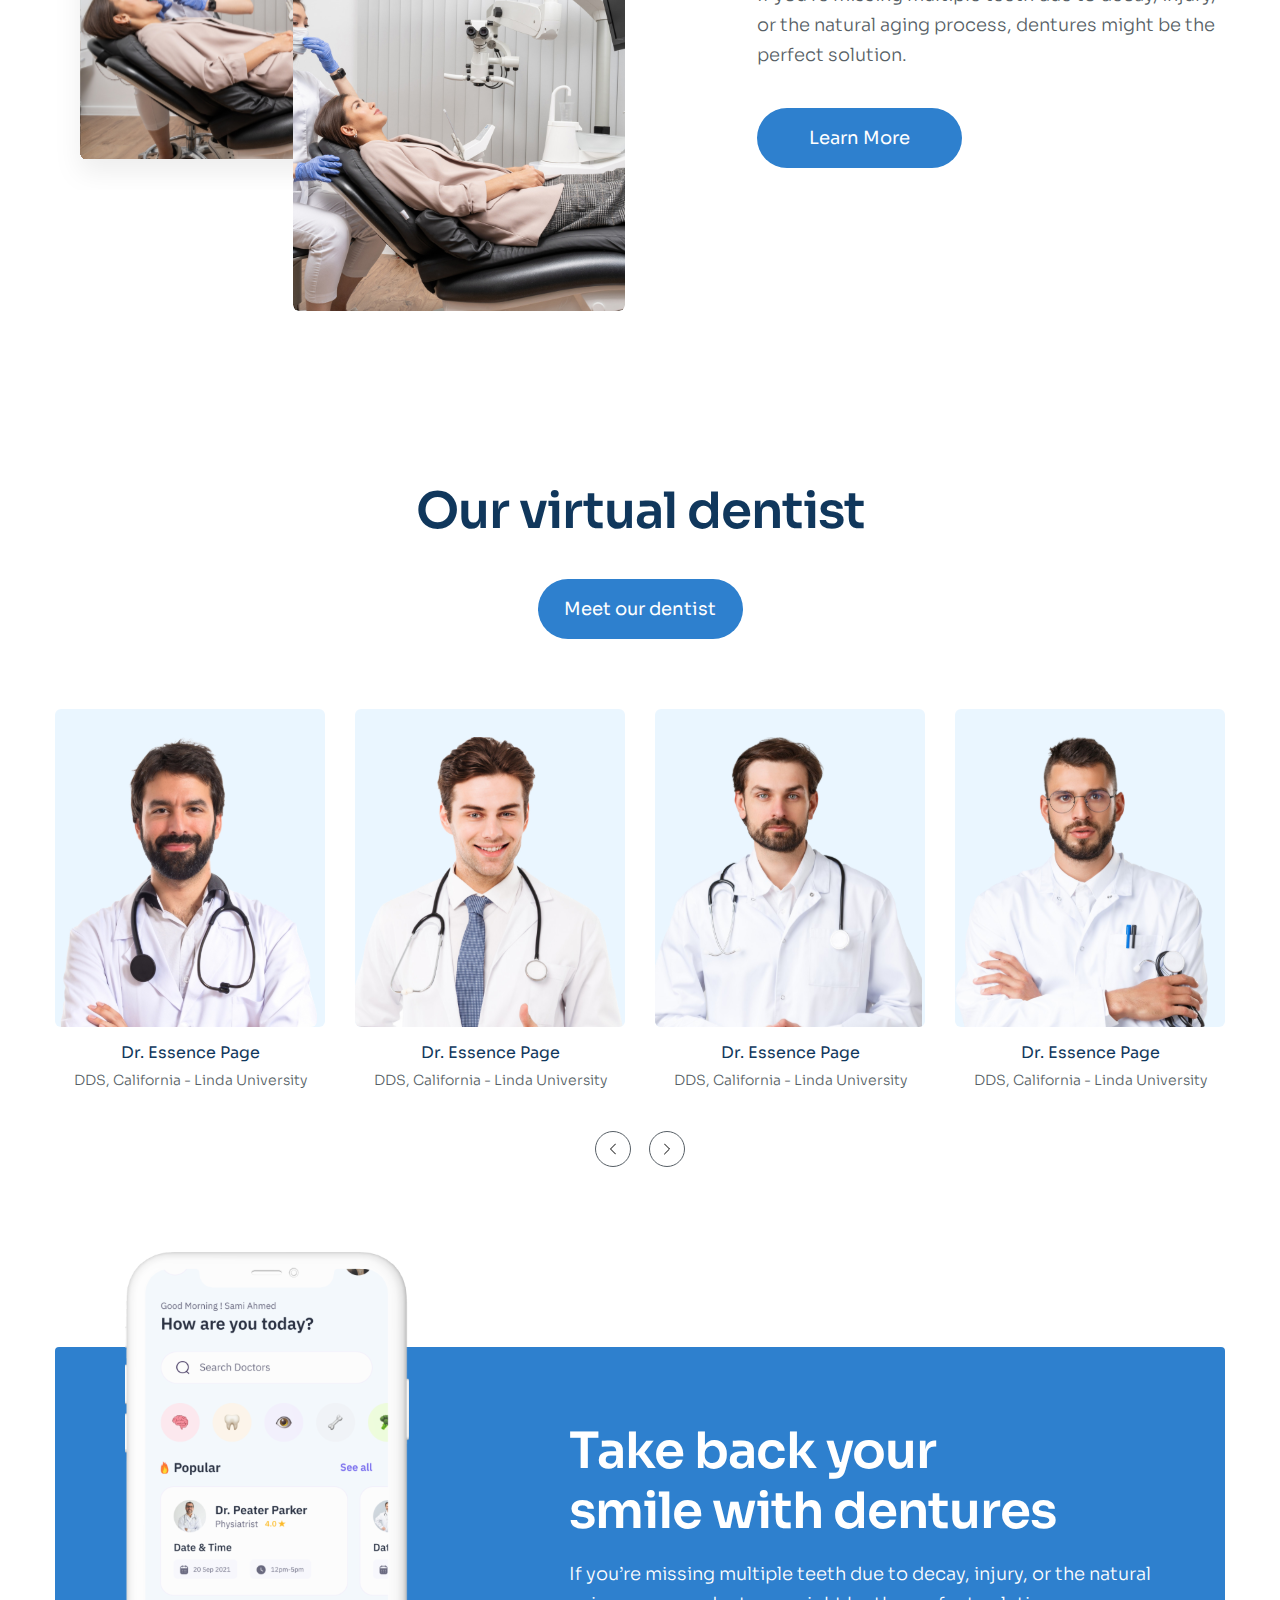
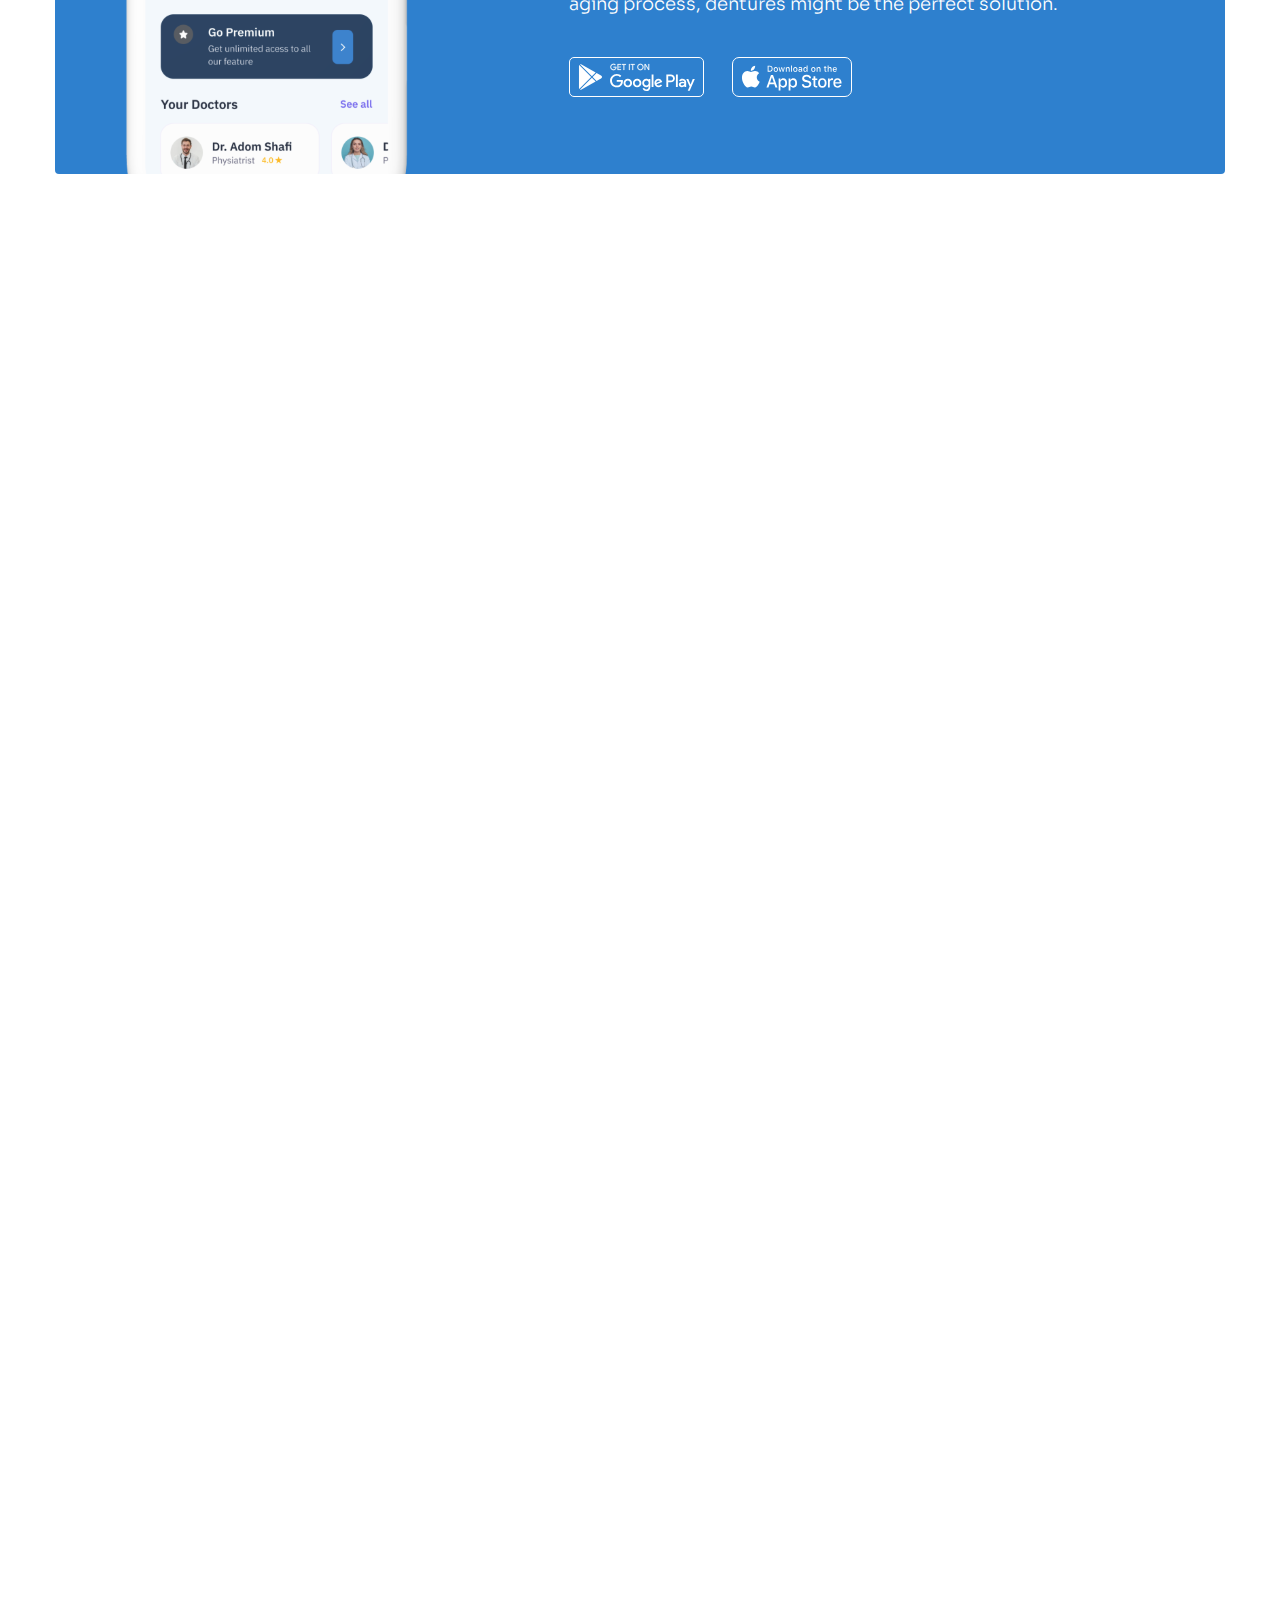
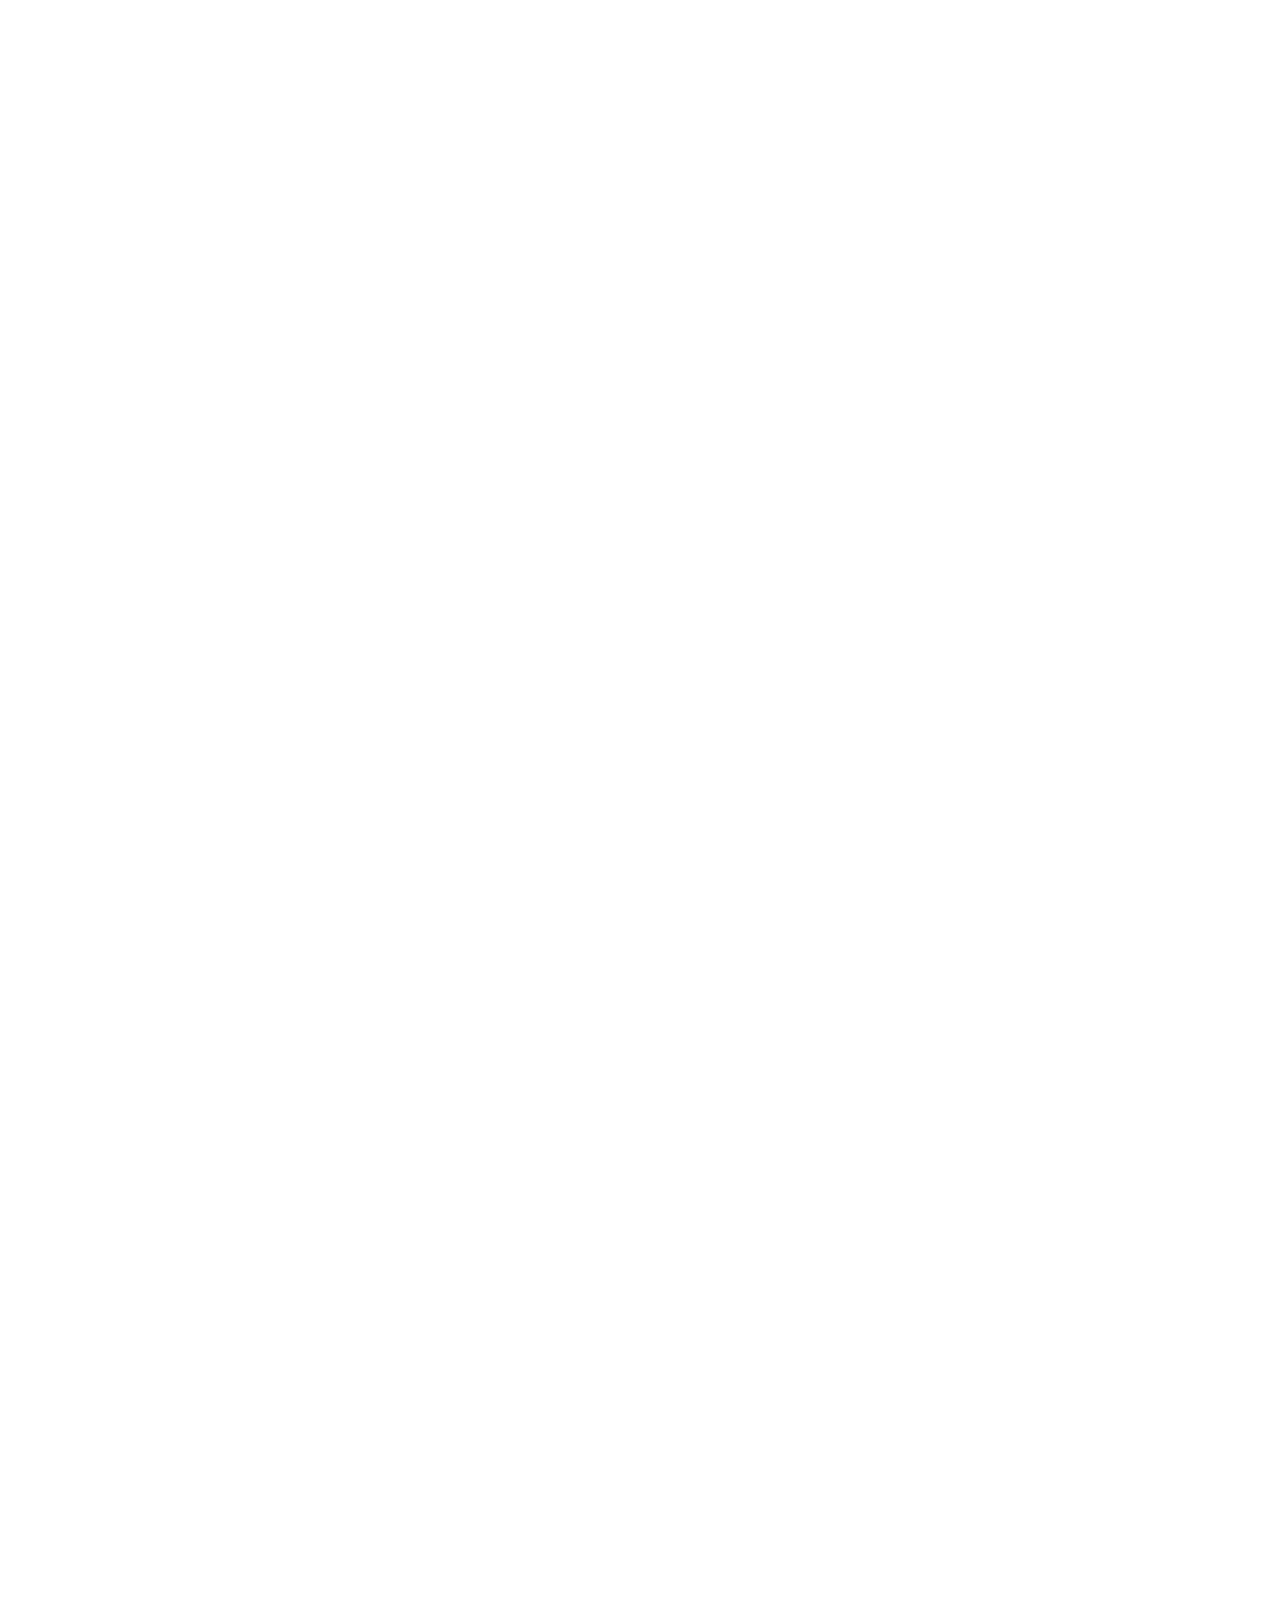
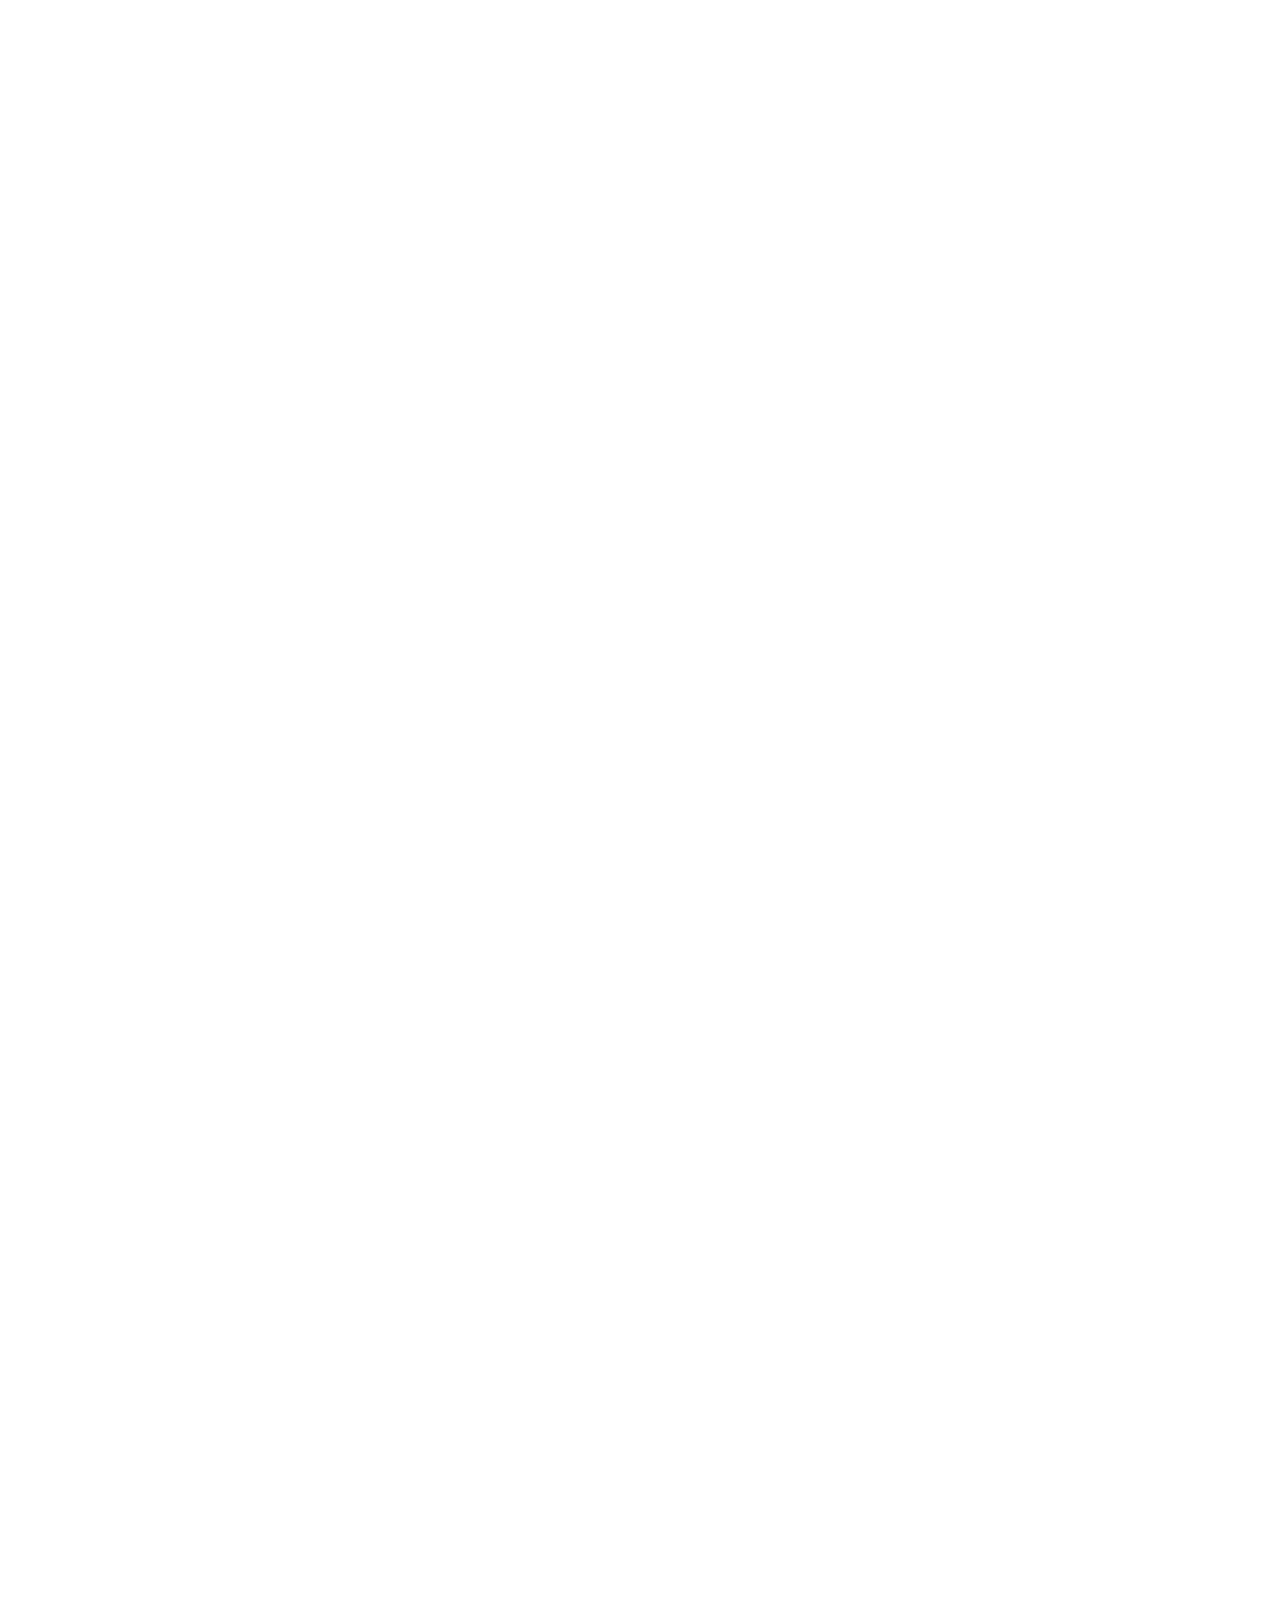
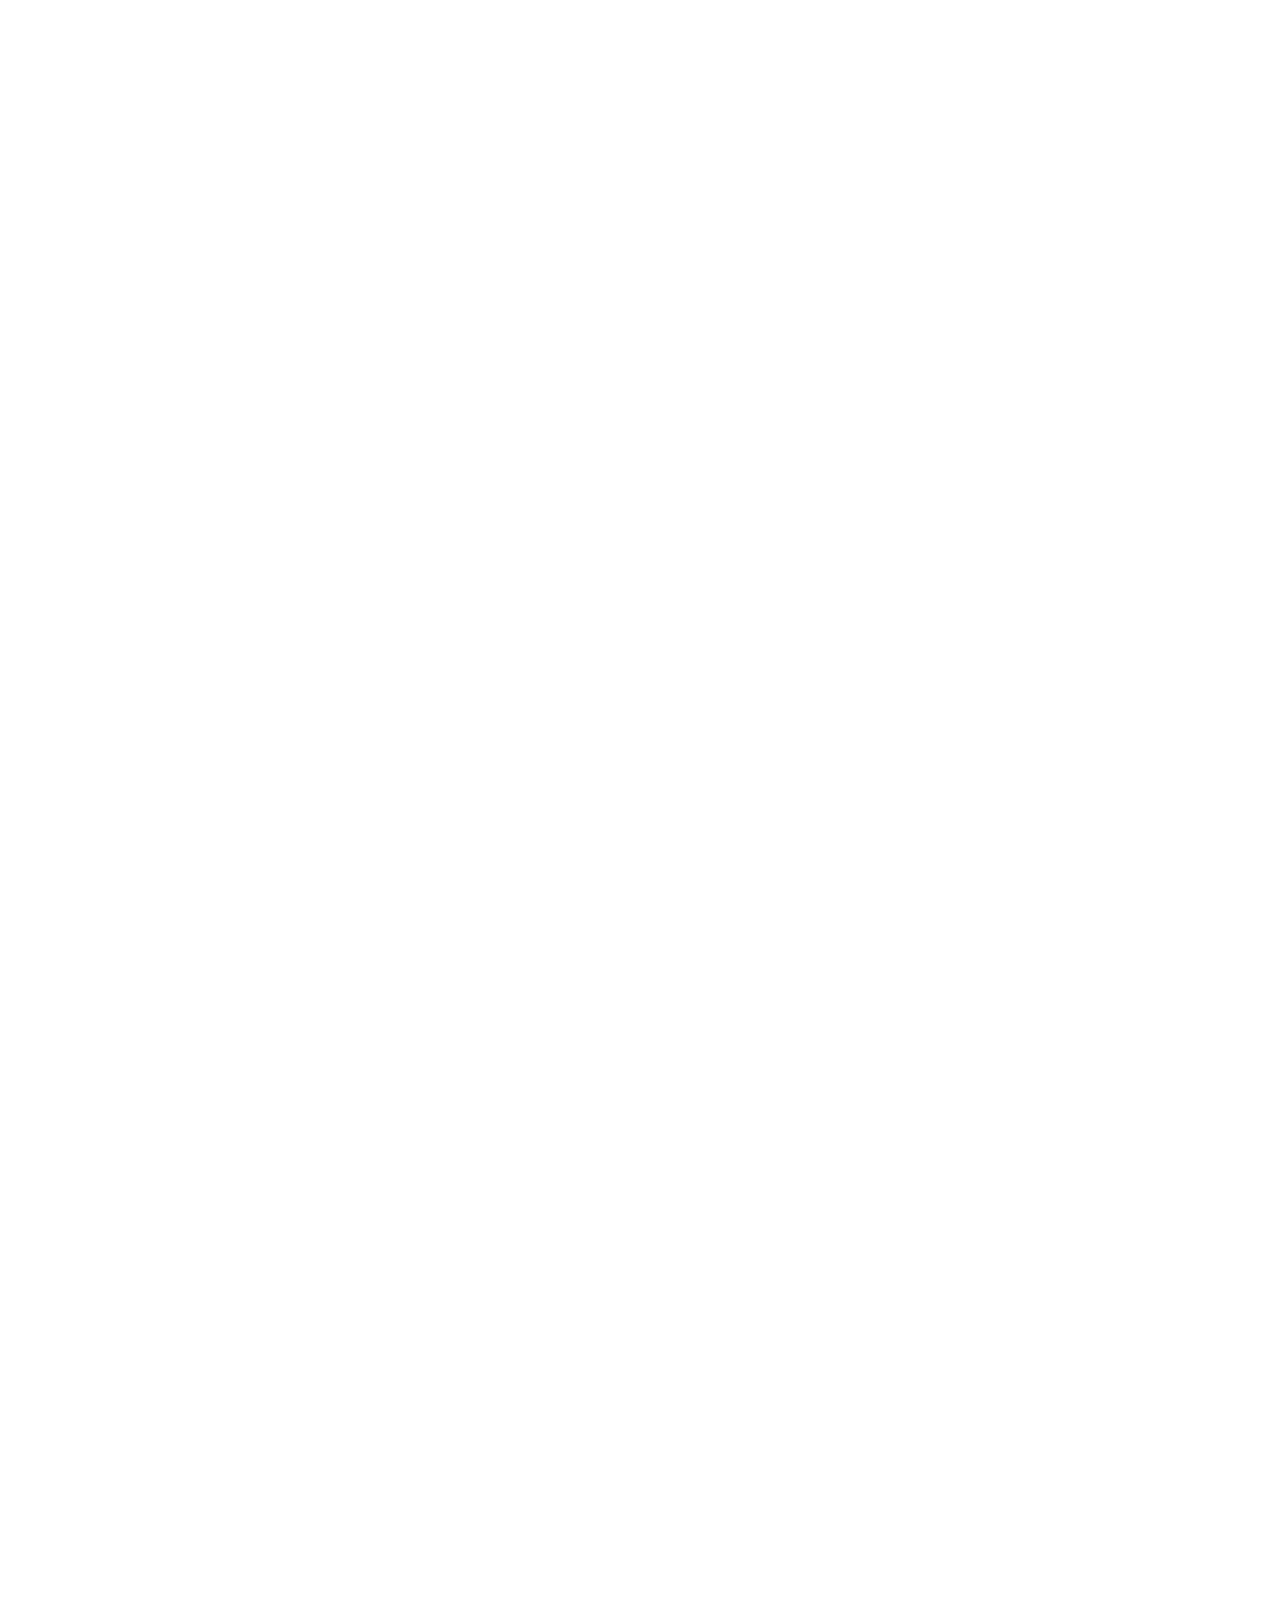
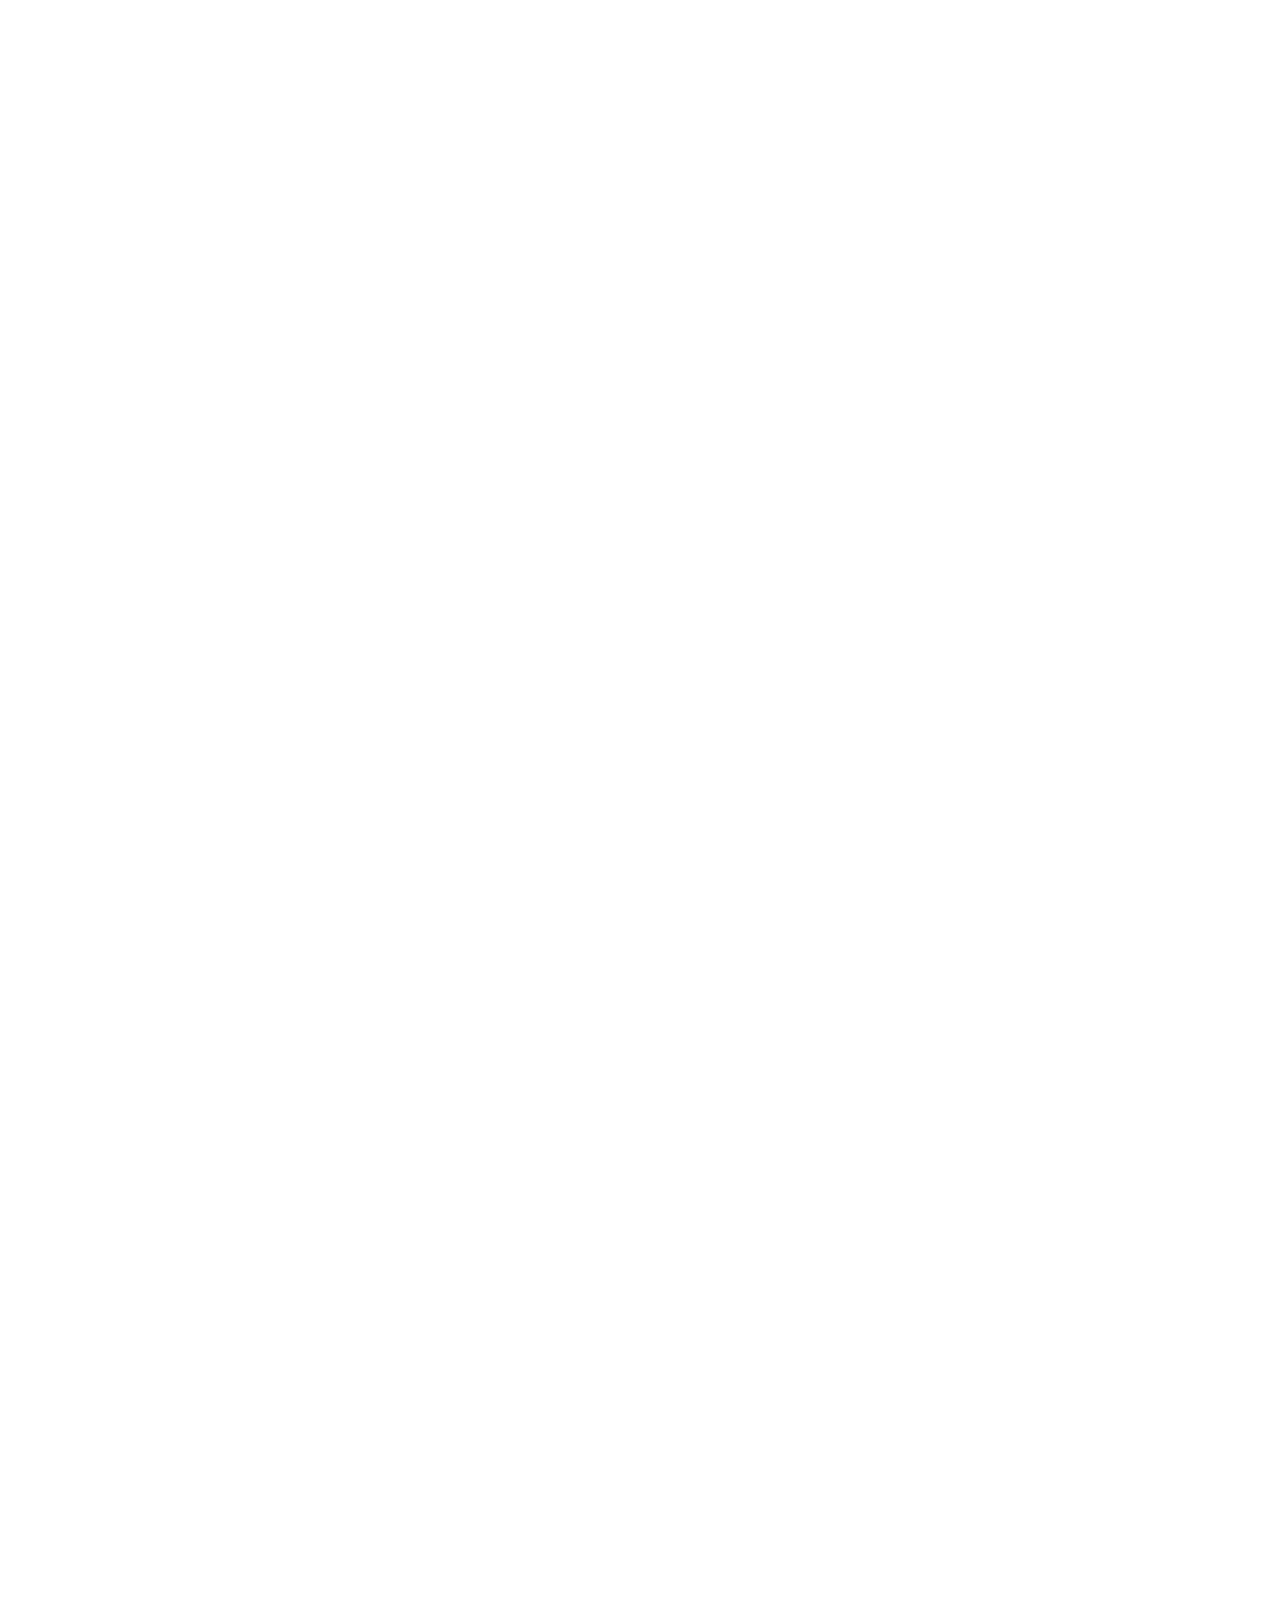
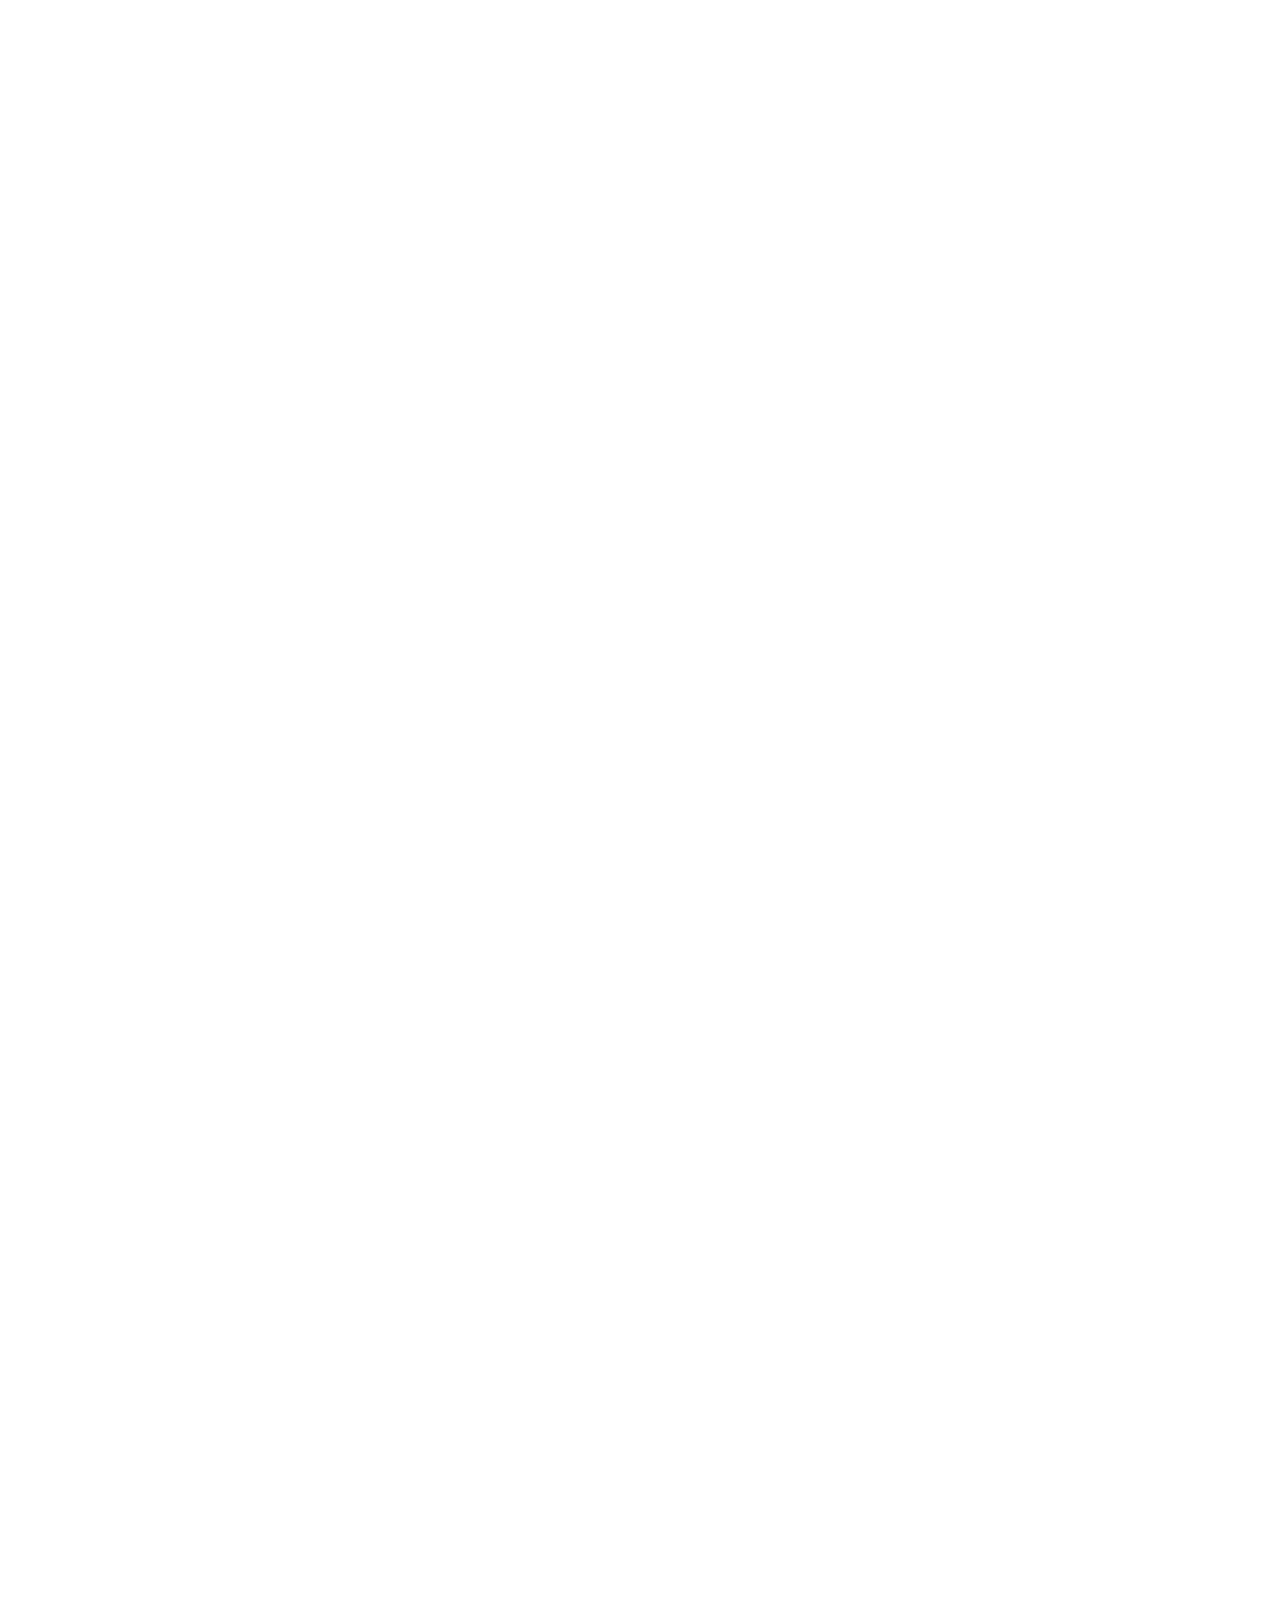
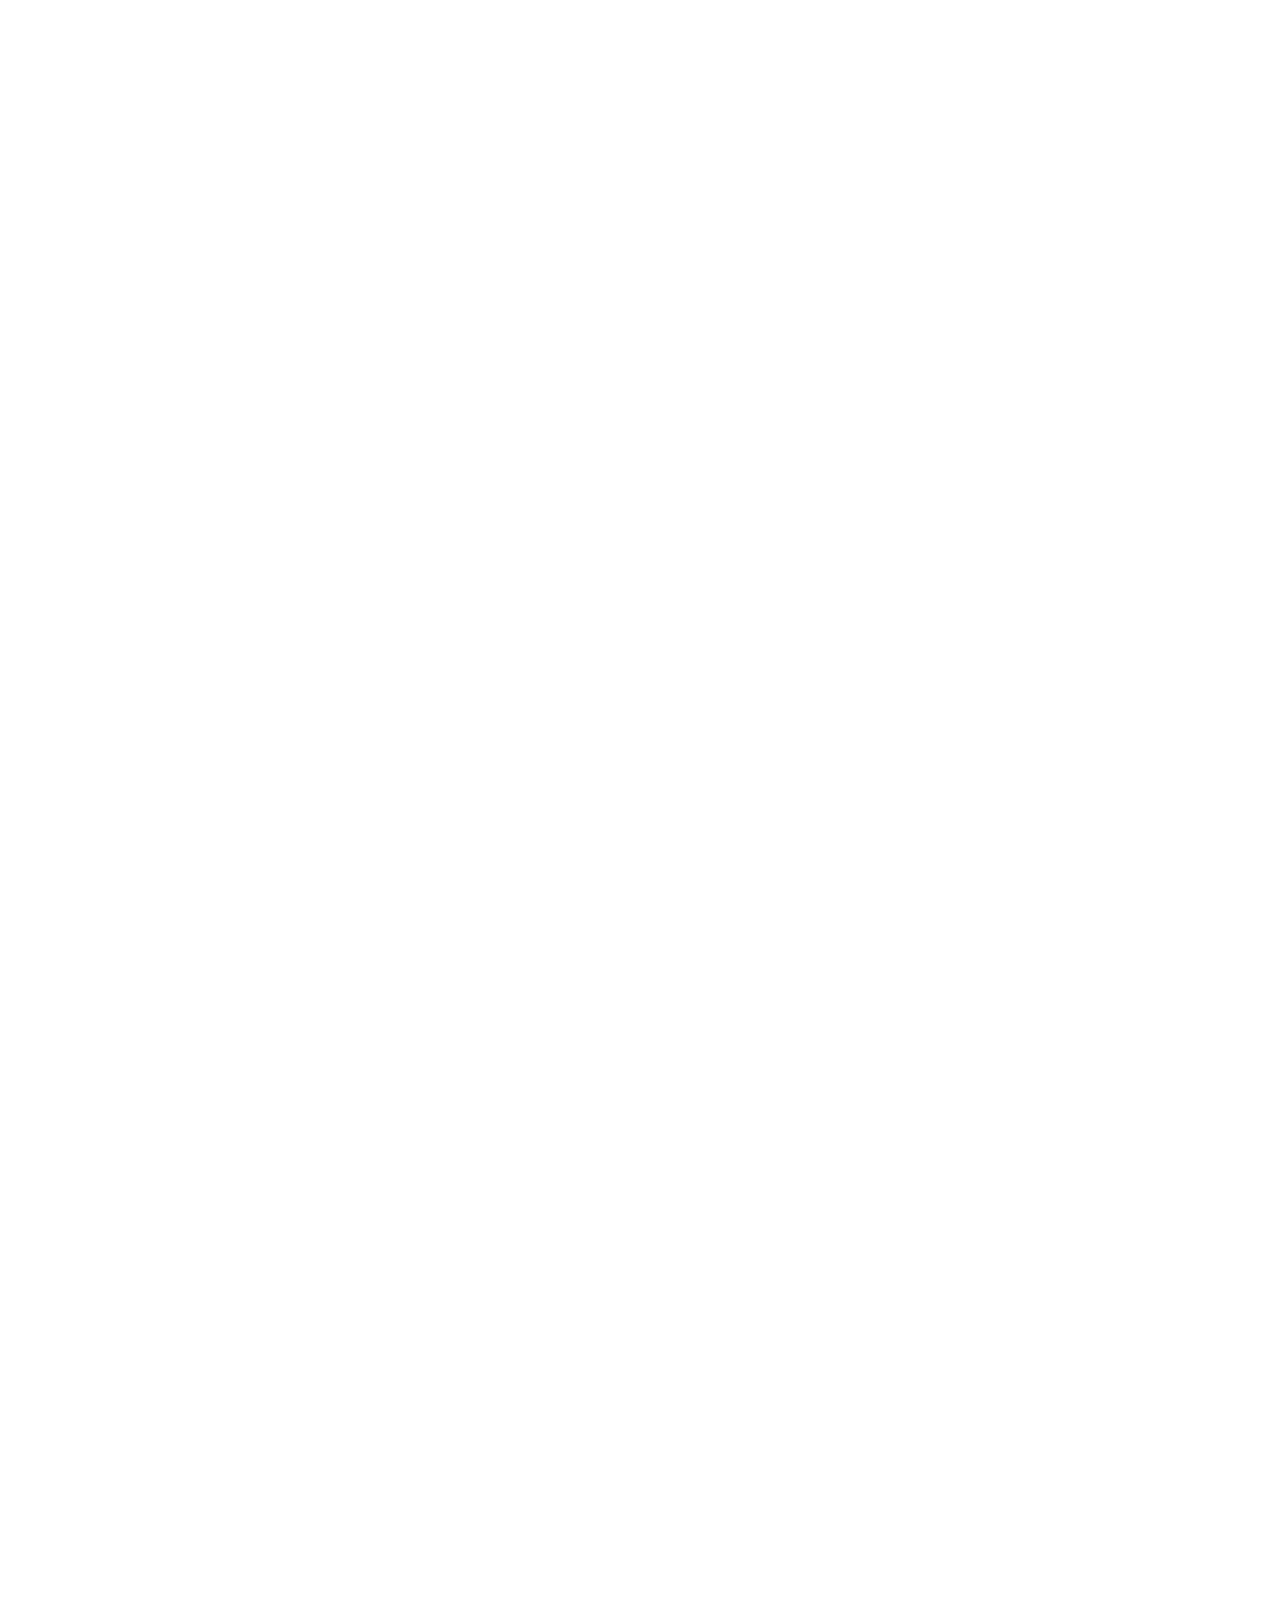
==== commit 9516281b: "xong phan install" ====
--- a/du_an_3/index.html
+++ b/du_an_3/index.html
@@ -253,8 +253,9 @@
             </div>
           </div>
         </section>
-        </div>
       </section>
+
+      
     </main>
   </body>
 </html>
@@ -292,6 +293,101 @@
           </div>
         </div>
       </section>
+
+        <!-- ====== tem ======== -->
+
+        <section class="team">
+          <div class="container">
+            <div class="team-header">
+              <h2 class="section-heading">Our virtual dentist</h2>
+              <a href="#!" class="btn team__cta">Meet our dentist</a>
+            </div>
+
+            <div class="team__list">
+              <!-- item1 -->
+               <article class="team-item">
+                 <div class="team-item__img-bg">
+                  <img src="./assest/img/b1.svg" alt="bs1" class="team-item__thumb">
+                 </div>
+                 <h3 class="team-item__name">Dr. Essence Page</h3>
+                 <p class="team-item__desc">DDS, California - Linda University</p>
+               </article>
+
+               <!-- item2 -->
+               <article class="team-item">
+                <div class="team-item__img-bg">
+                 <img src="./assest/img/b2.svg" alt="bs2" class="team-item__thumb">
+                </div>
+                <h3 class="team-item__name">Dr. Essence Page</h3>
+                <p class="team-item__desc">DDS, California - Linda University</p>
+              </article>
+
+              <!-- item3 -->
+              <article class="team-item">
+                <div class="team-item__img-bg">
+                 <img src="./assest/img/b3.svg" alt="bs3" class="team-item__thumb">
+                </div>
+                <h3 class="team-item__name">Dr. Essence Page</h3>
+                <p class="team-item__desc">DDS, California - Linda University</p>
+              </article>
+
+              <!-- item4 -->
+              <article class="team-item">
+                <div class="team-item__img-bg">
+                 <img src="./assest/img/b4.svg" alt="bs4" class="team-item__thumb">
+                </div>
+                <h3 class="team-item__name">Dr. Essence Page</h3>
+                <p class="team-item__desc">DDS, California - Linda University</p>
+              </article>
+
+
+            </div>
+
+             <div class="control team__control">
+              <!-- previous -->
+               <button class="control-btn">
+                <svg class="control-icon" xmlns="http://www.w3.org/2000/svg" width="6" height="12" viewBox="0 0 6 12" fill="none">
+                <path d="M5.5 1L0.5 6L5.5 11" stroke="currentColor" stroke-linecap="round" stroke-linejoin="round"/>
+              </svg></button>
+
+              <!-- next -->
+               <button class="control-btn">
+                
+                <svg class="control-icon" xmlns="http://www.w3.org/2000/svg" width="6" height="12" viewBox="0 0 6 12" fill="none">
+                  <path d="M0.5 1L5.5 6L0.5 11" stroke="currentColor" stroke-linecap="round" stroke-linejoin="round"/>
+                </svg>
+               </button>
+             </div>
+          </div>
+        </section>
+
+        <!-- ======== install=========== -->
+
+        <section class="install">
+          <div class="container">
+            <div class="install__iner">
+              <!-- trai -->
+              <figure>
+                <img src="./assest/img/dienthoai.svg" alt="dienthoai" class="install__img">
+              </figure>
+
+              <!-- phai -->
+
+              <section class="install__content">
+                <h2 class=" section-heading install__heading">Take back your smile with dentures</h2>
+                <p class="install__desc">If you’re missing multiple teeth due to decay, injury, or the natural aging process, dentures might be the perfect solution.</p>
+                <div class="install__row">
+                  <a href="#!">
+                    <img src="./assest/img/Google Play outline badge.svg" alt="chplay" class="install__btn-img">
+                  </a>
+                  <a href="#!">
+                    <img src="./assest/img/App Store outline badge.svg" alt="appstore" class="install__btn-img">
+                  </a>
+                </div>
+              </section>
+            </div>
+          </div>
+        </section>
     </main>
   </body>
 </html>--- a/du_an_3/assest/css/style.css
+++ b/du_an_3/assest/css/style.css
@@ -18,6 +18,27 @@
   /* để cho các khối luôn nằm cách lề 1 khoảng là 24px */
   max-width: calc(100% - 48px);
   margin: 0 auto;
+}
+.control {
+  display: flex;
+  column-gap: 18px;
+  align-items: center;
+}
+.control-btn {
+  width: 36px;
+  height: 36px;
+  display: flex;
+  justify-content: center;
+  align-items: center;
+  border-radius: 50%;
+  border: 1px solid #575f66;
+  background: #fff;
+  cursor: pointer;
+}
+.control-btn:hover {
+  background: #2e80ce;
+  border-color: #2e80ce;
+  color: #fff;
 }
 .btn {
   /* the inline ko the can thiep kich thuoc cho no duoc */
@@ -341,3 +362,117 @@
 .about-content__btn {
   margin-top: 38px;
 }
+.team-header {
+  margin-top: 85px;
+  text-align: center;
+}
+
+.team__cta {
+  margin-top: 38px;
+}
+.team__list {
+  display: grid;
+  margin-top: 70px;
+  grid-template-columns: repeat(4, 1fr);
+  column-gap: 30px;
+}
+.team-item:hover .team-item__thumb {
+  transform: scale(1.2);
+}
+.team-item__thumb {
+  height: 290px;
+  max-width: 100%;
+  object-fit: cover;
+  display: block;
+}
+.team-item__img-bg {
+  padding-top: 28px;
+  width: 270px;
+  height: 318px;
+  border-radius: 6px;
+  background: #eaf6ff;
+  overflow: hidden;
+}
+.team-item__name {
+  color: #10375c;
+  text-align: center;
+
+  font-size: 1.6rem;
+  margin-top: 12px;
+  line-height: 1.75;
+}
+.team-item__desc {
+  color: #575f66;
+  text-align: center;
+  font-size: 1.4rem;
+  font-weight: 300;
+  line-height: 1.86;
+}
+.team__control {
+  display: flex;
+  justify-content: center;
+  align-items: center;
+  margin-top: 38px;
+}
+/* .install__iner {
+  position: relative;
+  
+  display: flex;
+  justify-content: space-between;
+  padding: 0 70px;
+  align-items: center;
+
+  height: 427px;
+  border-radius: 4px;
+  background: #2e80ce;
+}
+.install__img {
+  position: absolute;
+  bottom: 0px;
+  width: 284px;
+  height: 522px;
+  object-fit: cover;
+}
+.install__heading {
+  width: 489px;
+} */
+.install__iner {
+  position: relative;
+  display: flex;
+  margin: 180px 0 85px;
+  align-items: center;
+  justify-content: space-between;
+  padding: 0 70px;
+  height: 427px;
+  border-radius: 4px;
+  background: #2e80ce;
+}
+.install__img {
+  position: absolute;
+  top: -95px;
+  width: 284px;
+  height: 522px;
+  object-fit: cover;
+}
+.install__content {
+  max-width: 586px;
+}
+.install__heading {
+  max-width: 489px;
+  color: #fff;
+}
+.install__desc {
+  color: #fff;
+  margin-top: 18px;
+  font-size: 1.8rem;
+
+  font-weight: 300;
+  line-height: 1.67;
+}
+
+.install__row {
+  margin-top: 38px;
+  display: flex;
+  column-gap: 28px;
+  align-items: center;
+}
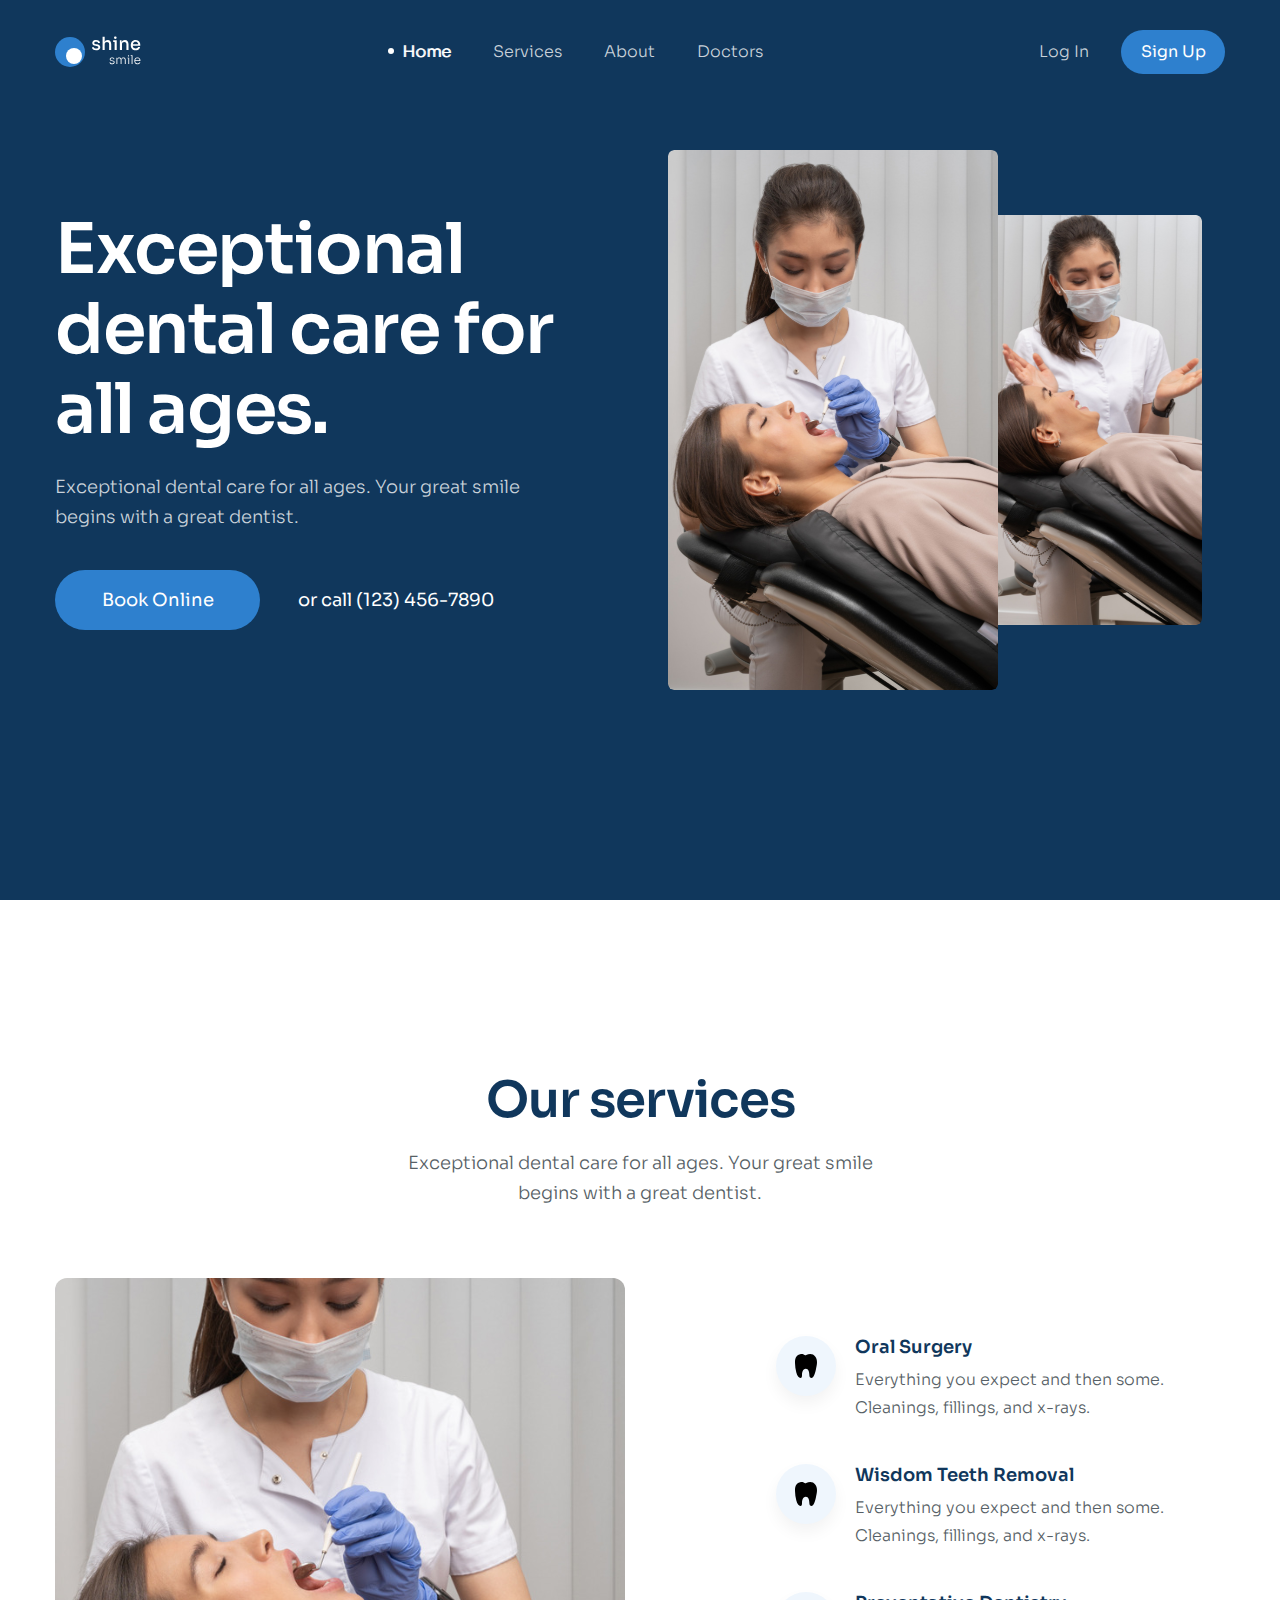
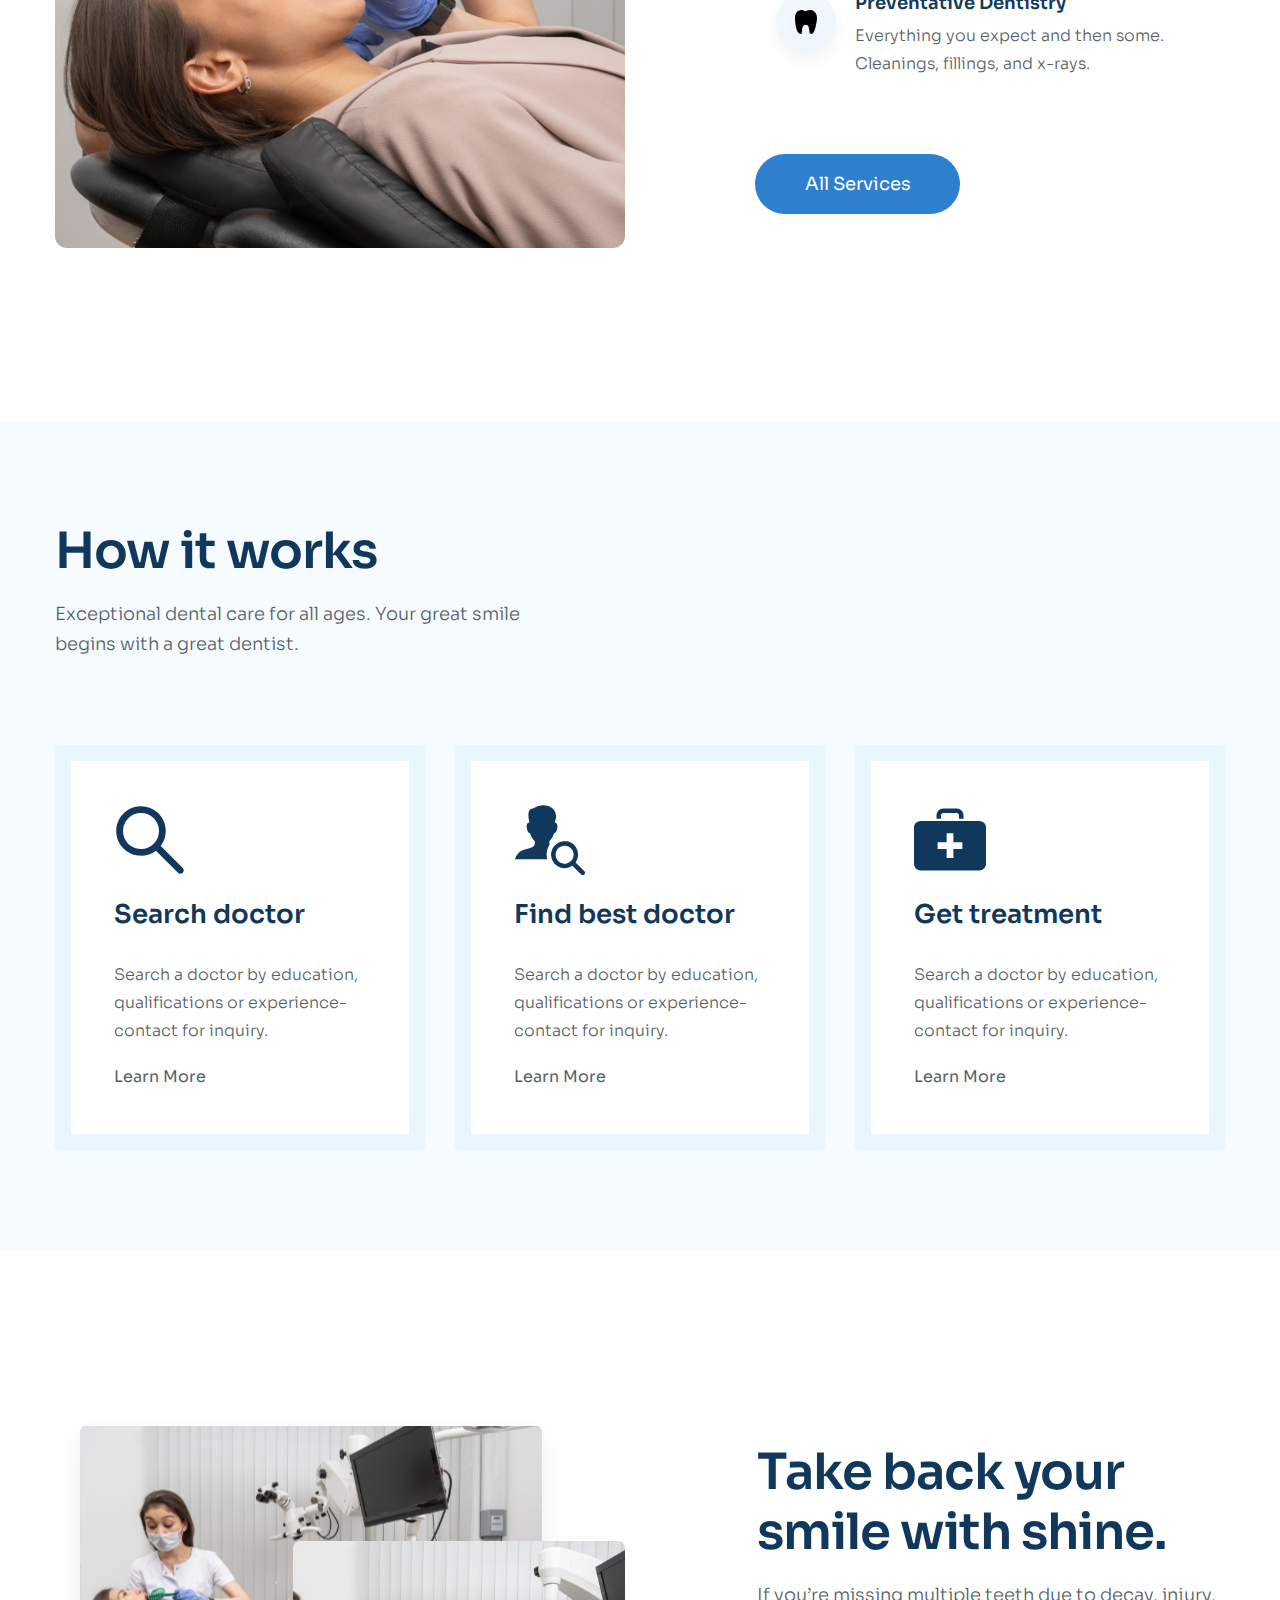
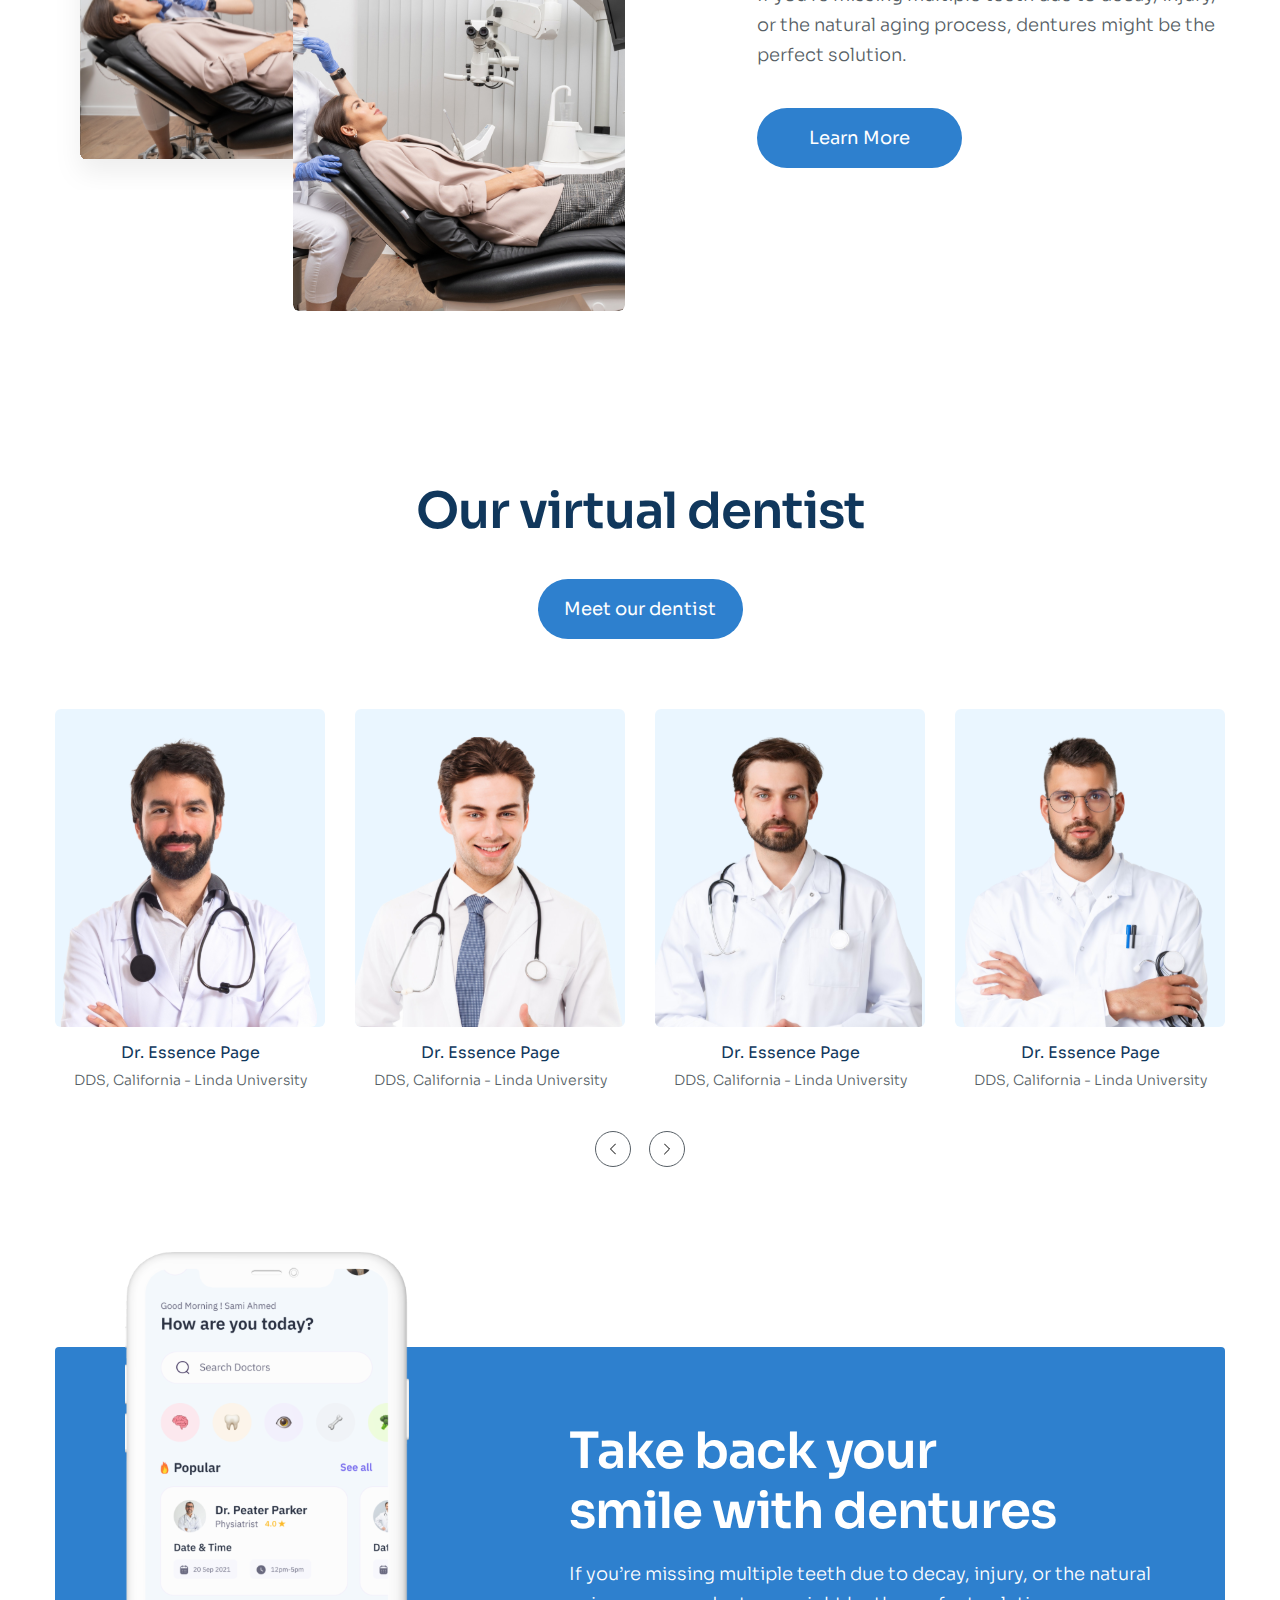
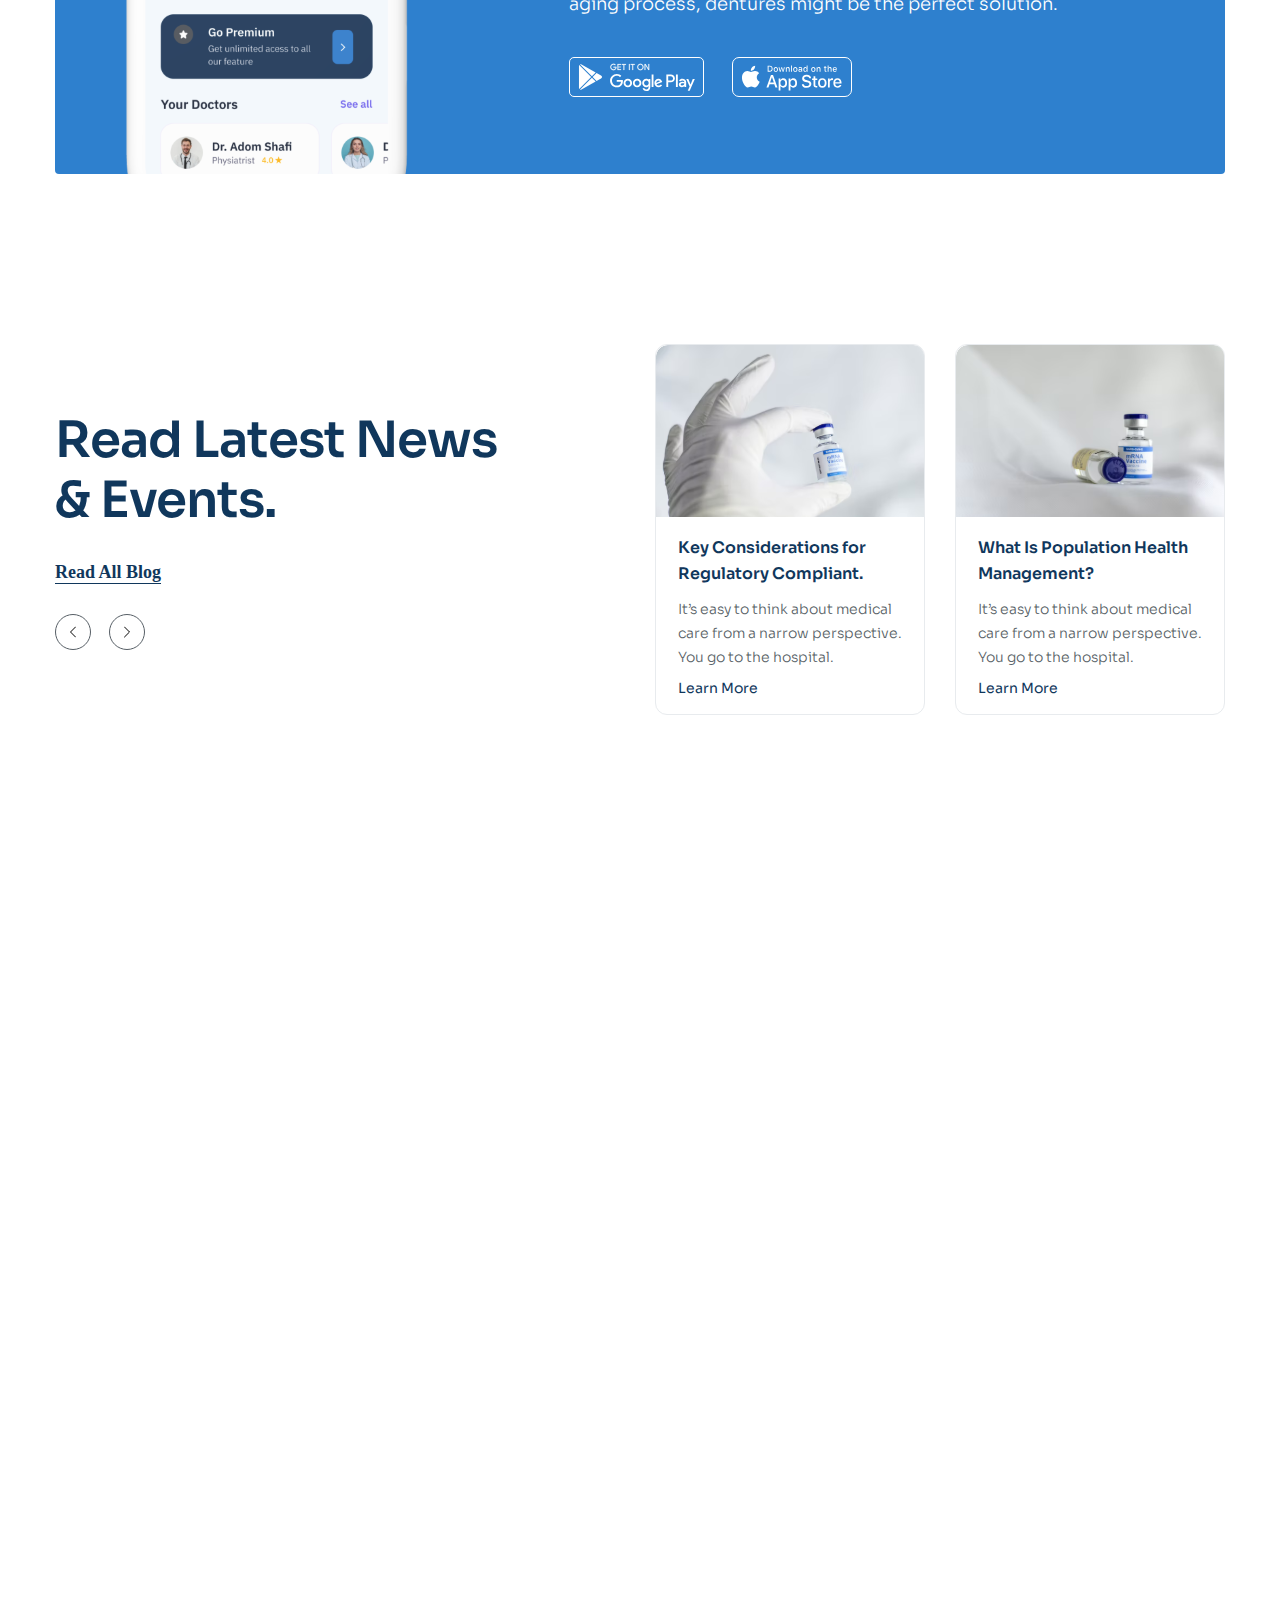
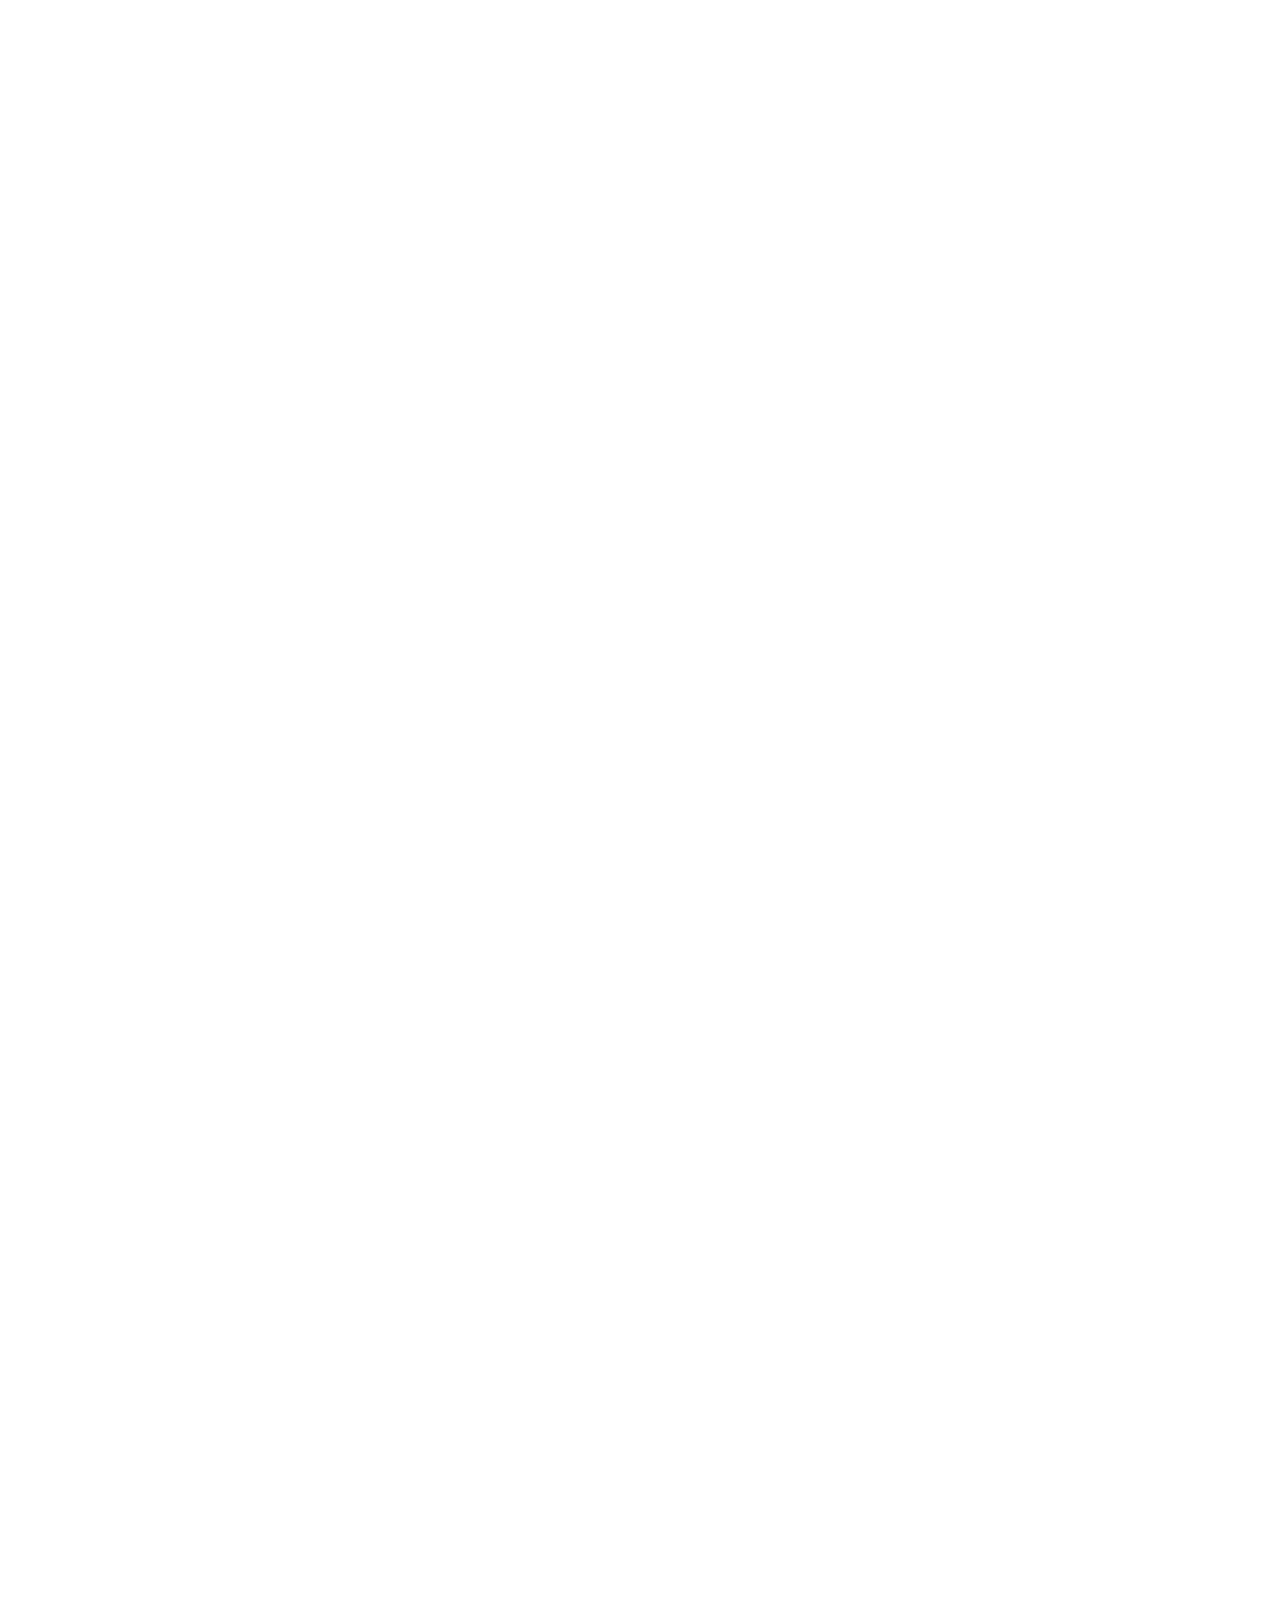
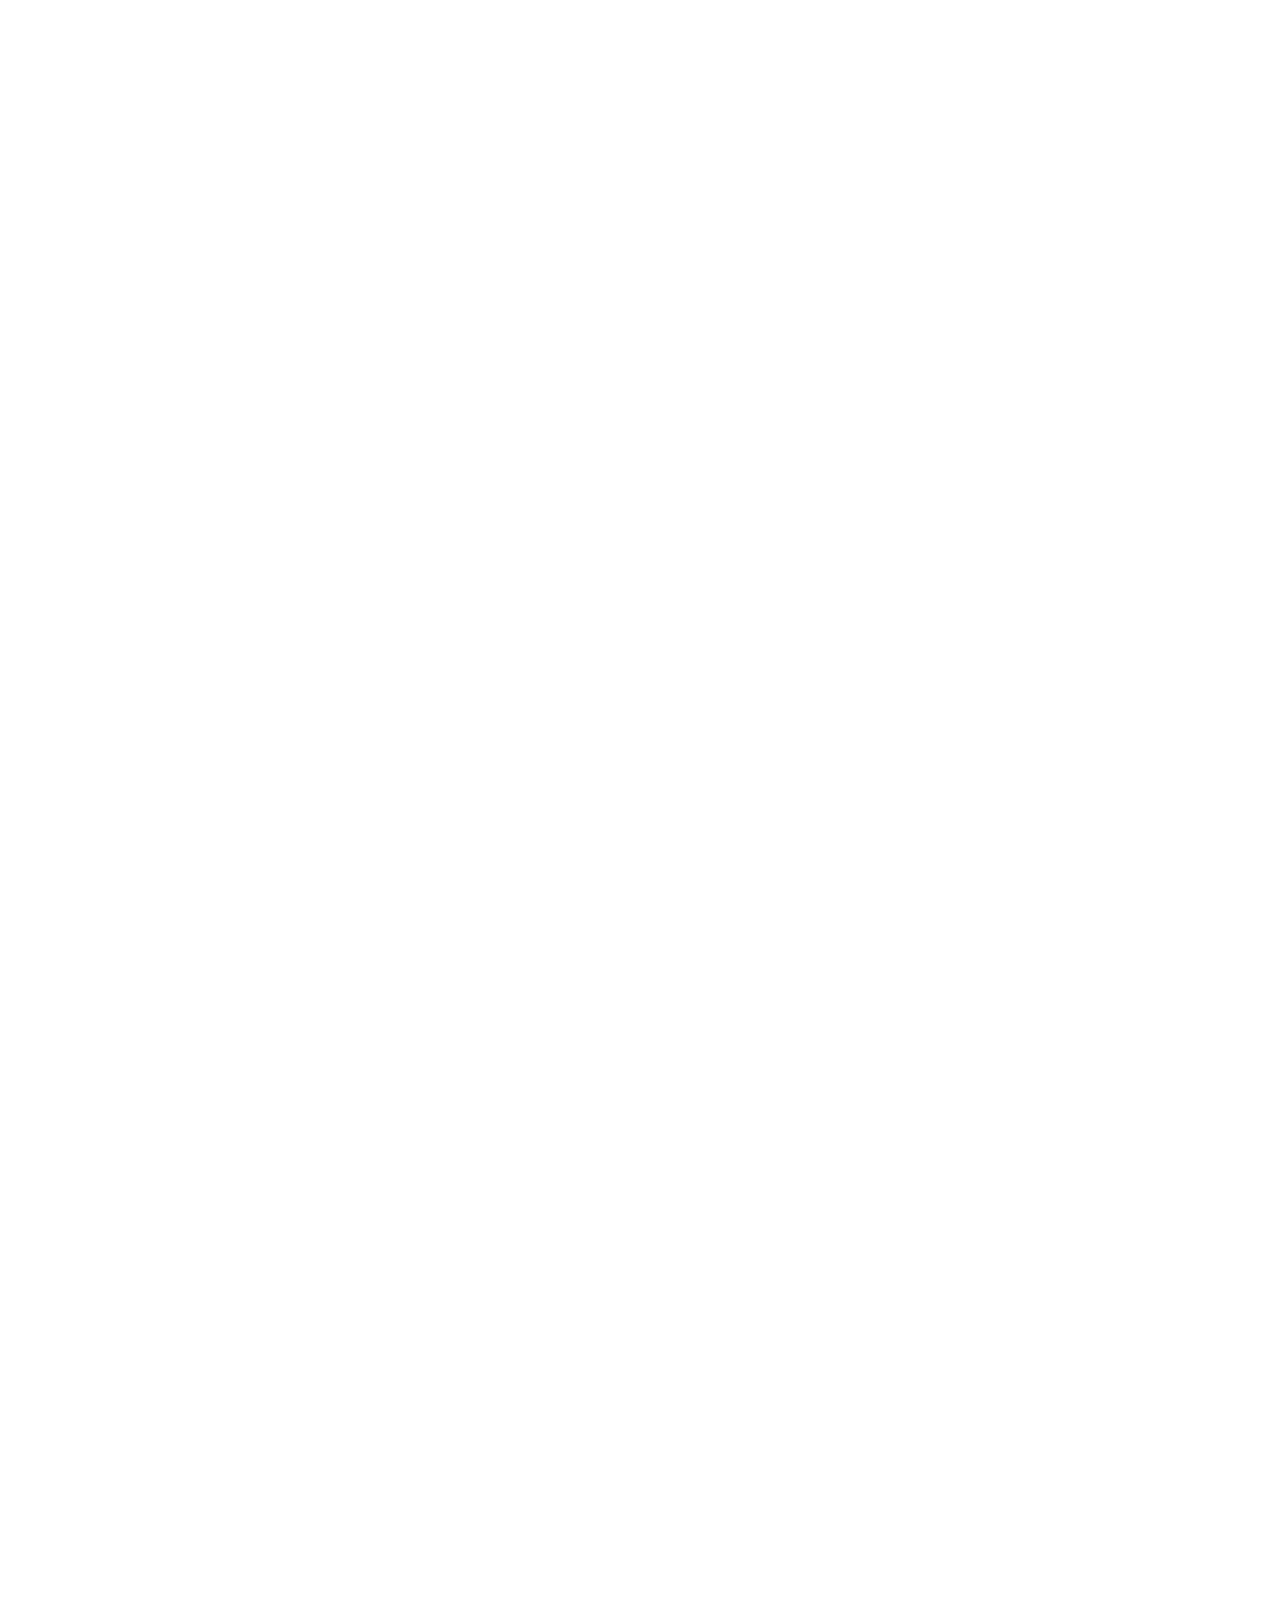
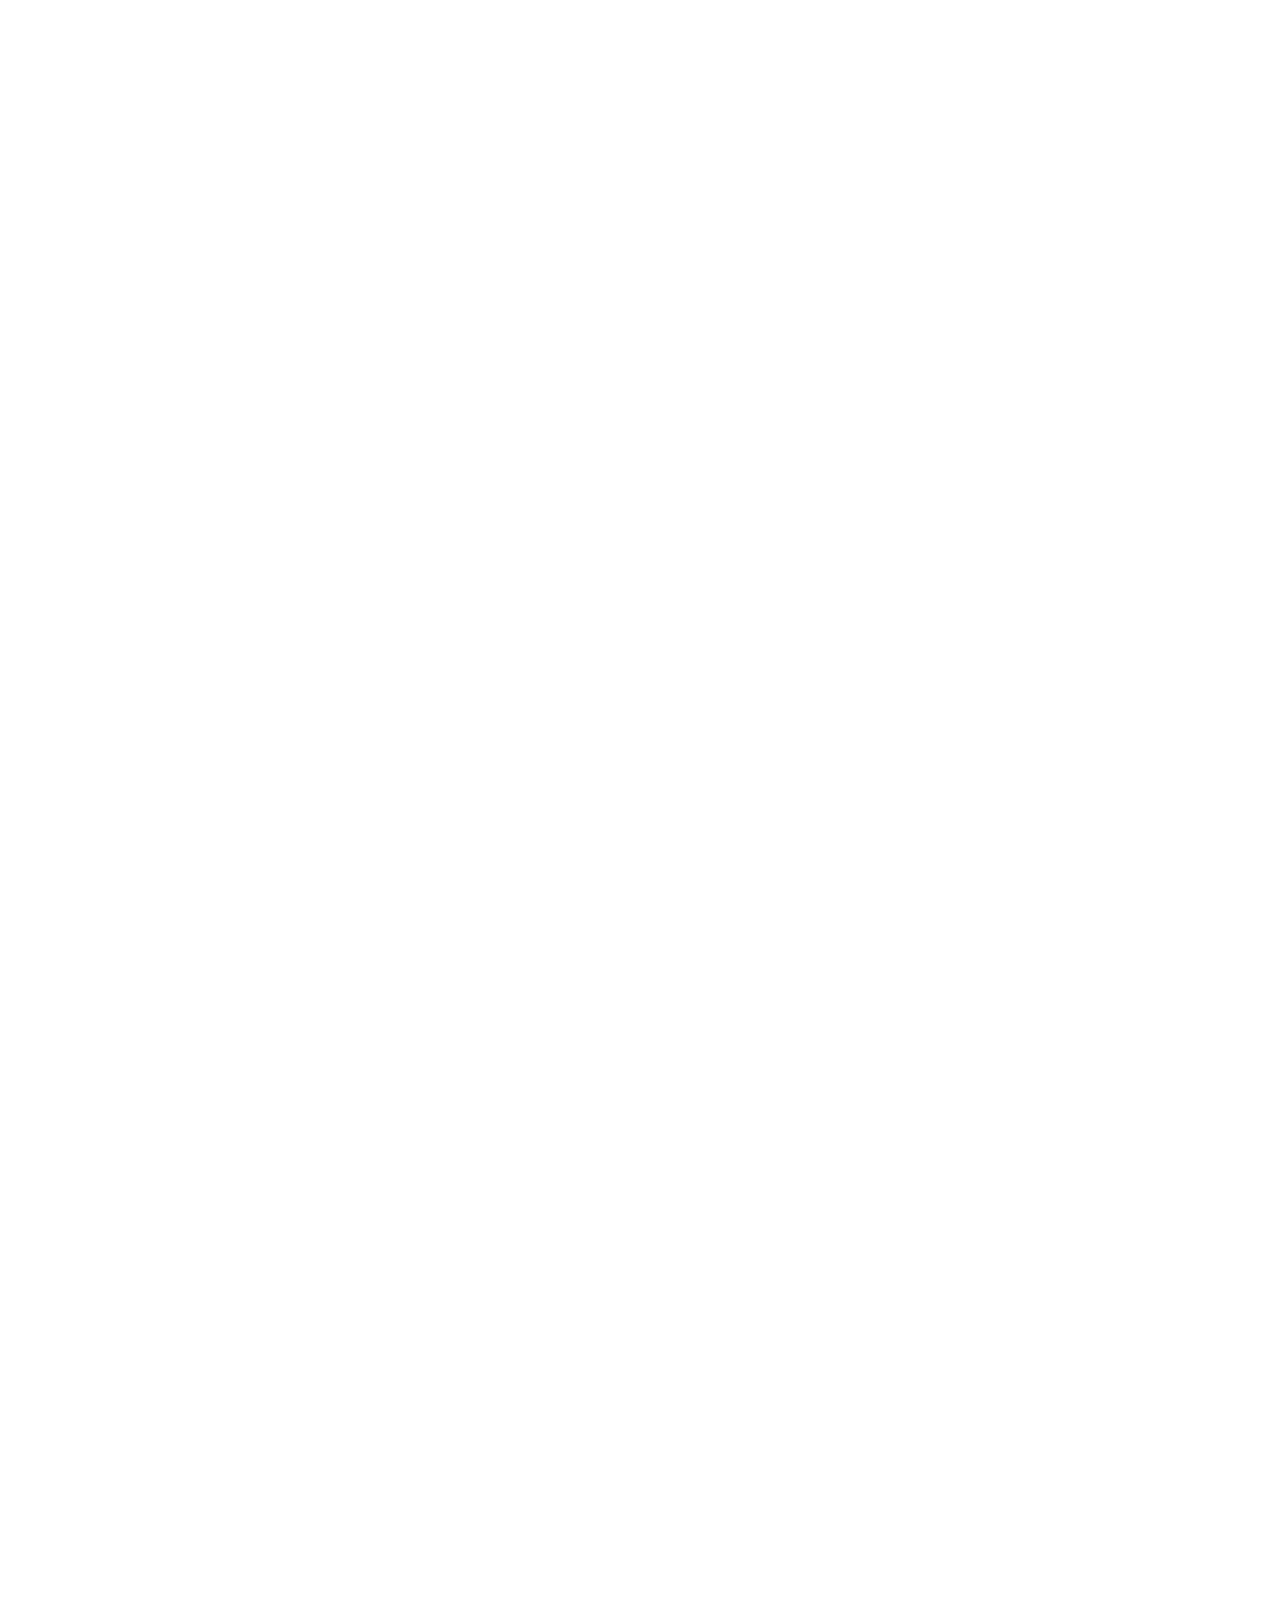
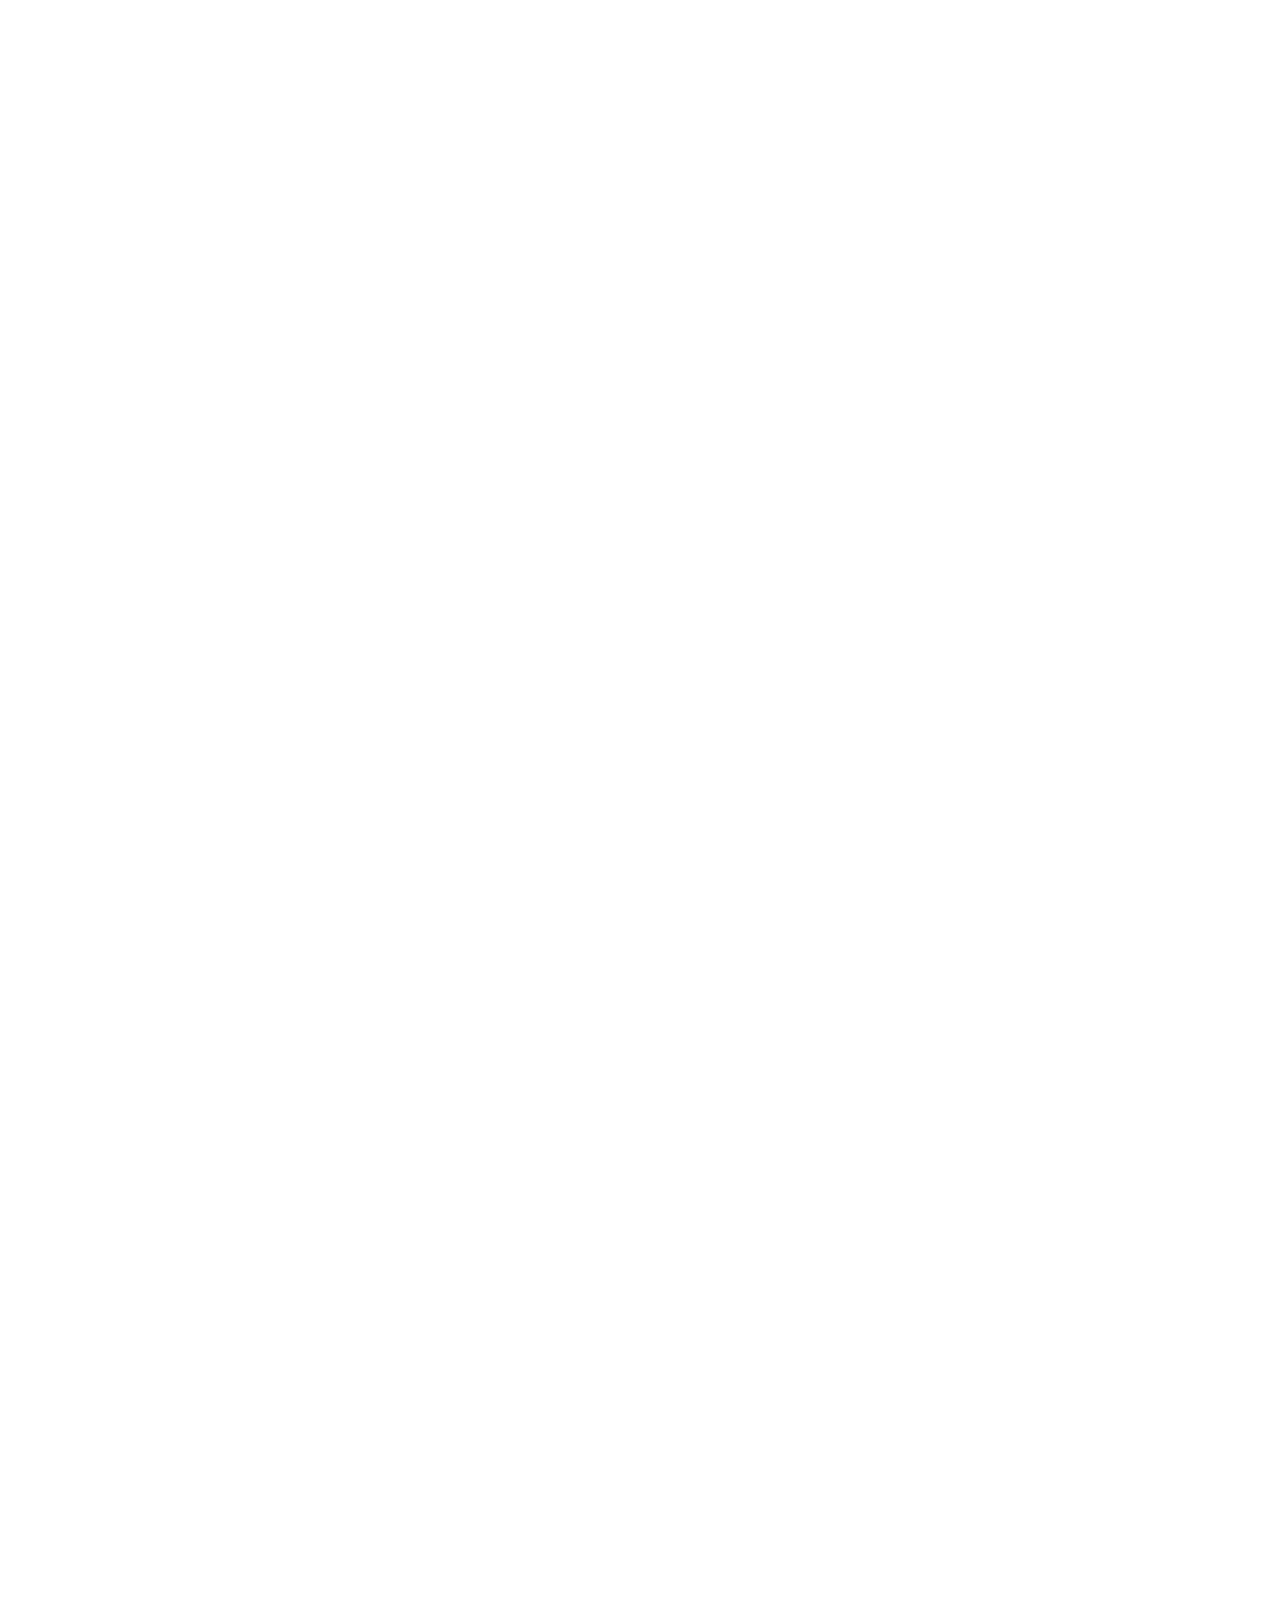
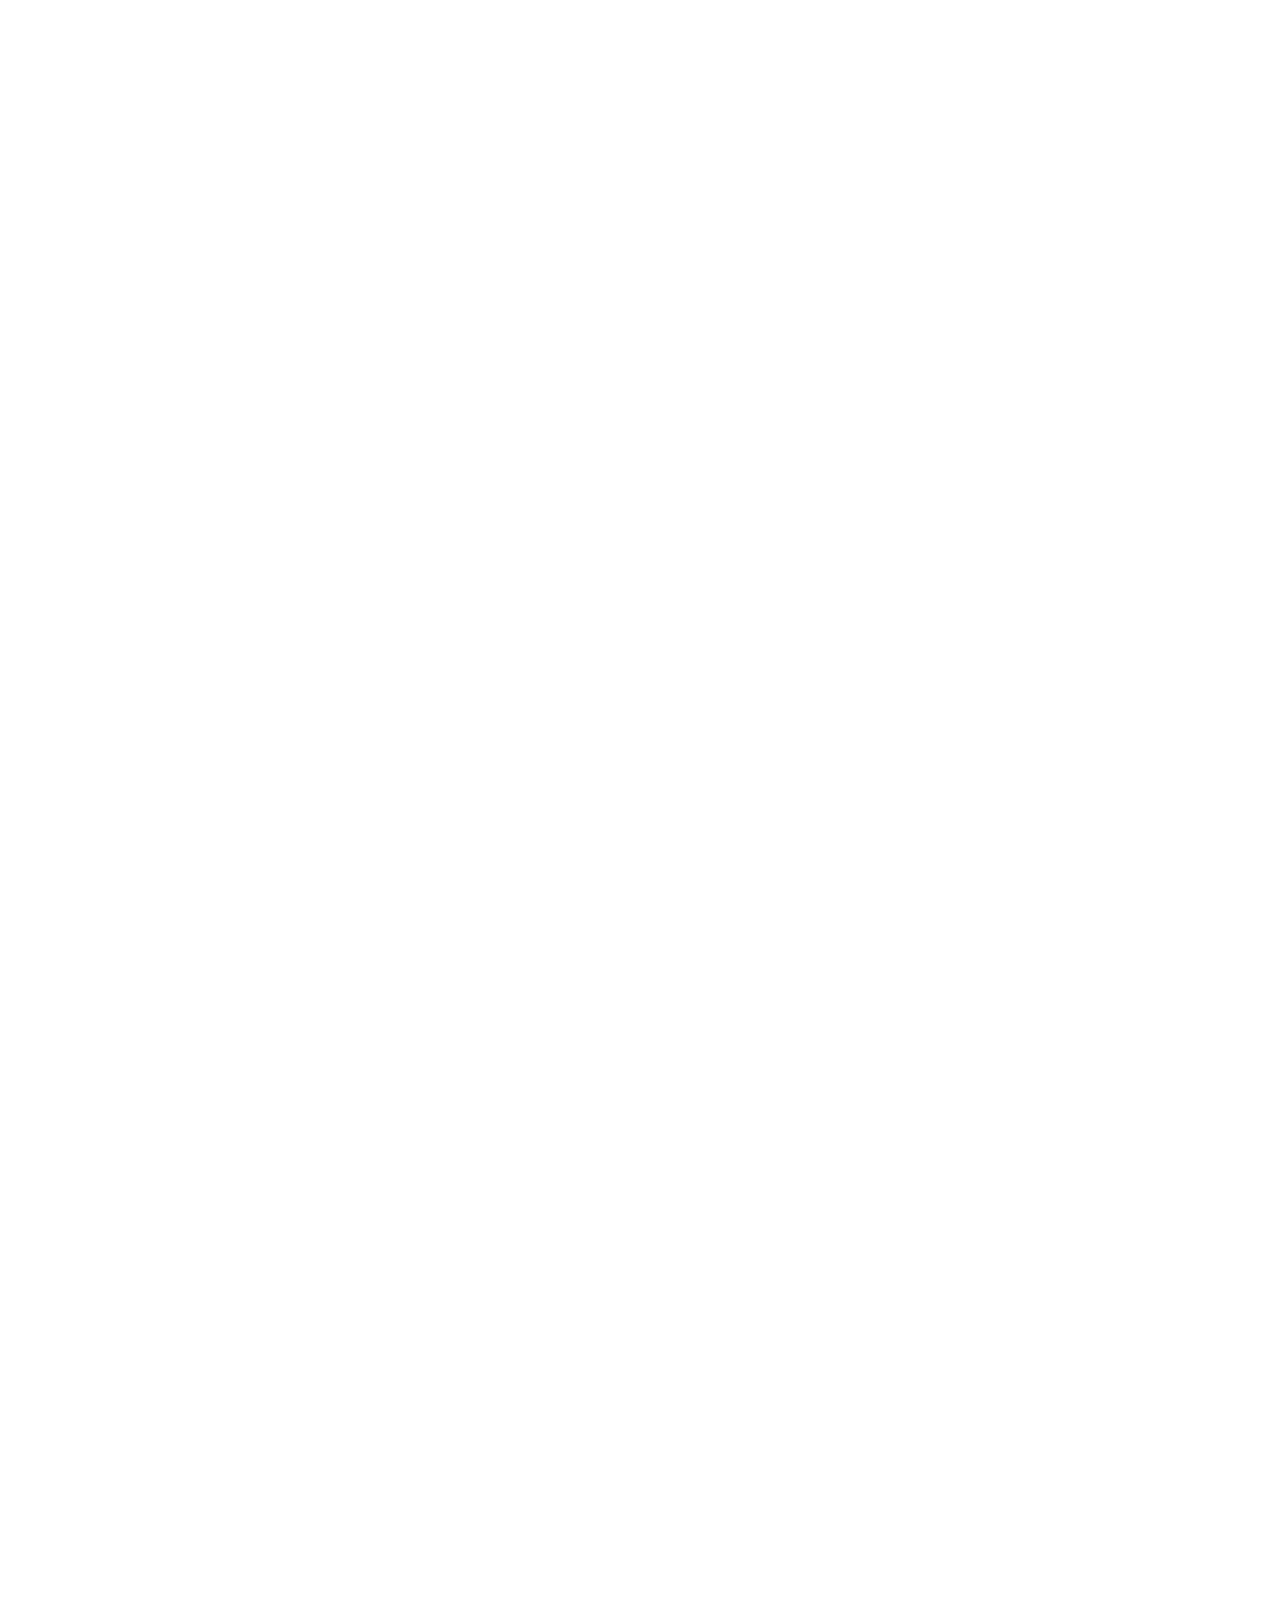
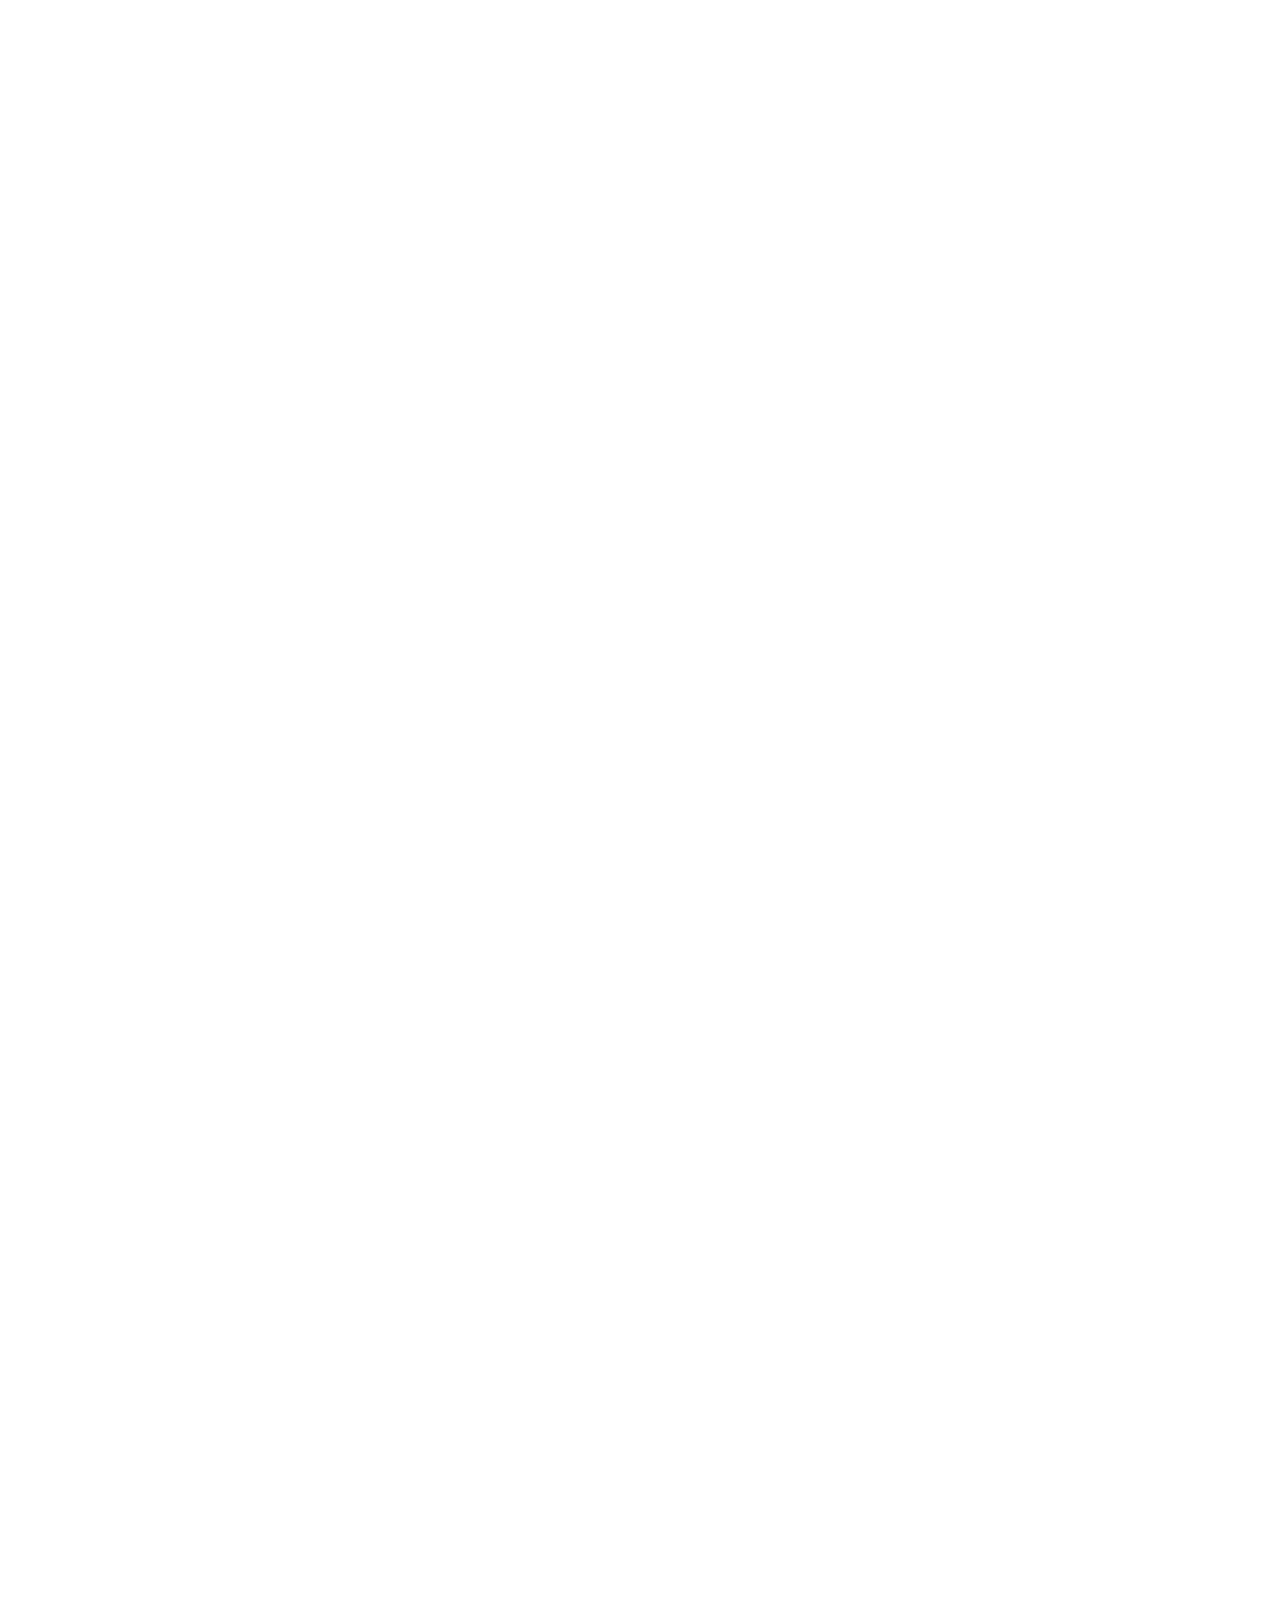
==== commit cde8d3b4: "xong phan blog" ====
--- a/du_an_3/index.html
+++ b/du_an_3/index.html
@@ -388,6 +388,71 @@
             </div>
           </div>
         </section>
+            
+        <!-- blog -->
+
+        <section class="blog">
+          <div class="container">
+            <div class="blog__iner">
+
+            <!-- left blog -->
+              <section class="blog__content">
+              <h2 class="section-heading blog__heading">Read Latest News & Events.</h2>
+              <a href="#!" class="blog__more">Read All Blog</a>
+              <div class="control blog__control">
+                <!-- previous -->
+                 <button class="control-btn">
+                  <svg class="control-icon" xmlns="http://www.w3.org/2000/svg" width="6" height="12" viewBox="0 0 6 12" fill="none">
+                  <path d="M5.5 1L0.5 6L5.5 11" stroke="currentColor" stroke-linecap="round" stroke-linejoin="round"/>
+                </svg></button>
+  
+                <!-- next -->
+                 <button class="control-btn">
+                  
+                  <svg class="control-icon" xmlns="http://www.w3.org/2000/svg" width="6" height="12" viewBox="0 0 6 12" fill="none">
+                    <path d="M0.5 1L5.5 6L0.5 11" stroke="currentColor" stroke-linecap="round" stroke-linejoin="round"/>
+                  </svg>
+                 </button>
+               </div>
+             </section>
+
+
+            <!-- right blog -->
+
+            <div class="blog__list">
+              <!-- item1 -->
+               <article class="blog-item">
+                     <figure class="blog-item__wrap">
+                      <img src="./assest/img/thuoc1.svg" alt="thuoc" class="blog-item__thumb">
+                     </figure>
+                     <section class="blog-item__body">
+                      <h3>
+                        <a href="#!" class="blog-item__heading">Key Considerations for Regulatory Compliant.</a>
+                      </h3>
+                      <p class="blog-item__desc">It’s easy to think about medical care from a narrow perspective. You go to the hospital.</p>
+                      <a href="#!" class="blog-item__more">Learn More</a>
+                     </section>
+               </article>
+
+               <!-- item2 -->
+
+               <article class="blog-item">
+                <figure class="blog-item__wrap">
+                 <img src="./assest/img/thuoc2.svg" alt="thuoc" class="blog-item__thumb">
+                </figure>
+                <section class="blog-item__body">
+                 <h3>
+                   <a href="#!" class="blog-item__heading">What Is Population Health Management?</a>
+                 </h3>
+                 <p class="blog-item__desc">It’s easy to think about medical care from a narrow perspective. You go to the hospital.</p>
+                 <a href="#!" class="blog-item__more">Learn More</a>
+
+                </section>
+              </article>
+              </div>
+            </div>
+          </div>
+        </section>
     </main>
   </body>
 </html>--- a/du_an_3/assest/css/style.css
+++ b/du_an_3/assest/css/style.css
@@ -414,28 +414,7 @@
   align-items: center;
   margin-top: 38px;
 }
-/* .install__iner {
-  position: relative;
-  
-  display: flex;
-  justify-content: space-between;
-  padding: 0 70px;
-  align-items: center;
-
-  height: 427px;
-  border-radius: 4px;
-  background: #2e80ce;
-}
-.install__img {
-  position: absolute;
-  bottom: 0px;
-  width: 284px;
-  height: 522px;
-  object-fit: cover;
-}
-.install__heading {
-  width: 489px;
-} */
+
 .install__iner {
   position: relative;
   display: flex;
@@ -476,3 +455,98 @@
   column-gap: 28px;
   align-items: center;
 }
+
+.blog {
+  background: #fff;
+  padding: 85px 0px;
+}
+.blog__iner {
+  display: flex;
+  justify-content: space-between;
+  align-items: center;
+}
+.blog__content {
+  max-width: 40%;
+}
+.blog__heading {
+  max-width: 470px;
+}
+.blog__more {
+  display: inline-block;
+  margin-top: 28px;
+  color: #10375c;
+  font-family: Inter;
+  font-size: 1.8rem;
+  font-weight: 600;
+  line-height: 1.56;
+  text-decoration-line: underline;
+  text-underline-offset: 5px;
+}
+.blog__control {
+  margin-top: 28px;
+  justify-content: flex-start;
+}
+.blog__list {
+  display: grid;
+  grid-template-columns: repeat(2, 1fr);
+  column-gap: 30px;
+}
+
+.blog-item {
+  max-width: 270px;
+  border-radius: 12px;
+  border: 1px solid #e8ebee;
+  background: #fff;
+  /* anh ko vo */
+  overflow: hidden;
+}
+.blog-item__thumb {
+  max-width: 270px;
+  height: 172px;
+  border-radius: 12px 12px 0px 0px;
+  object-fit: cover;
+  transition: 0.25s;
+}
+.blog-item:hover .blog-item__thumb {
+  transform: scale(1.1);
+}
+.blog-item:hover {
+  border: transparent;
+  box-shadow: 0px 18px 50px 0px rgba(0, 0, 0, 0.05);
+}
+/* để cho bức ảnh không thẻ rời ra khỏi khung dc */
+.blog-item__wrap {
+  height: 172px;
+  overflow: hidden;
+}
+
+.blog-item__body {
+  padding: 18px 22px;
+}
+.blog-item__heading {
+  color: #10375c;
+
+  font-size: 1.6rem;
+
+  font-weight: 600;
+  line-height: 1.63;
+}
+.blog-item__desc {
+  margin-top: 10px;
+  color: #575f66;
+
+  font-size: 1.4rem;
+
+  font-weight: 300;
+  line-height: 1.72;
+}
+.blog-item__more {
+  color: #10375c;
+  display: inline-block;
+  font-size: 1.4rem;
+  margin-top: 12px;
+  font-weight: 400;
+}
+.blog-item__more:hover {
+  color: #2e80ce;
+}
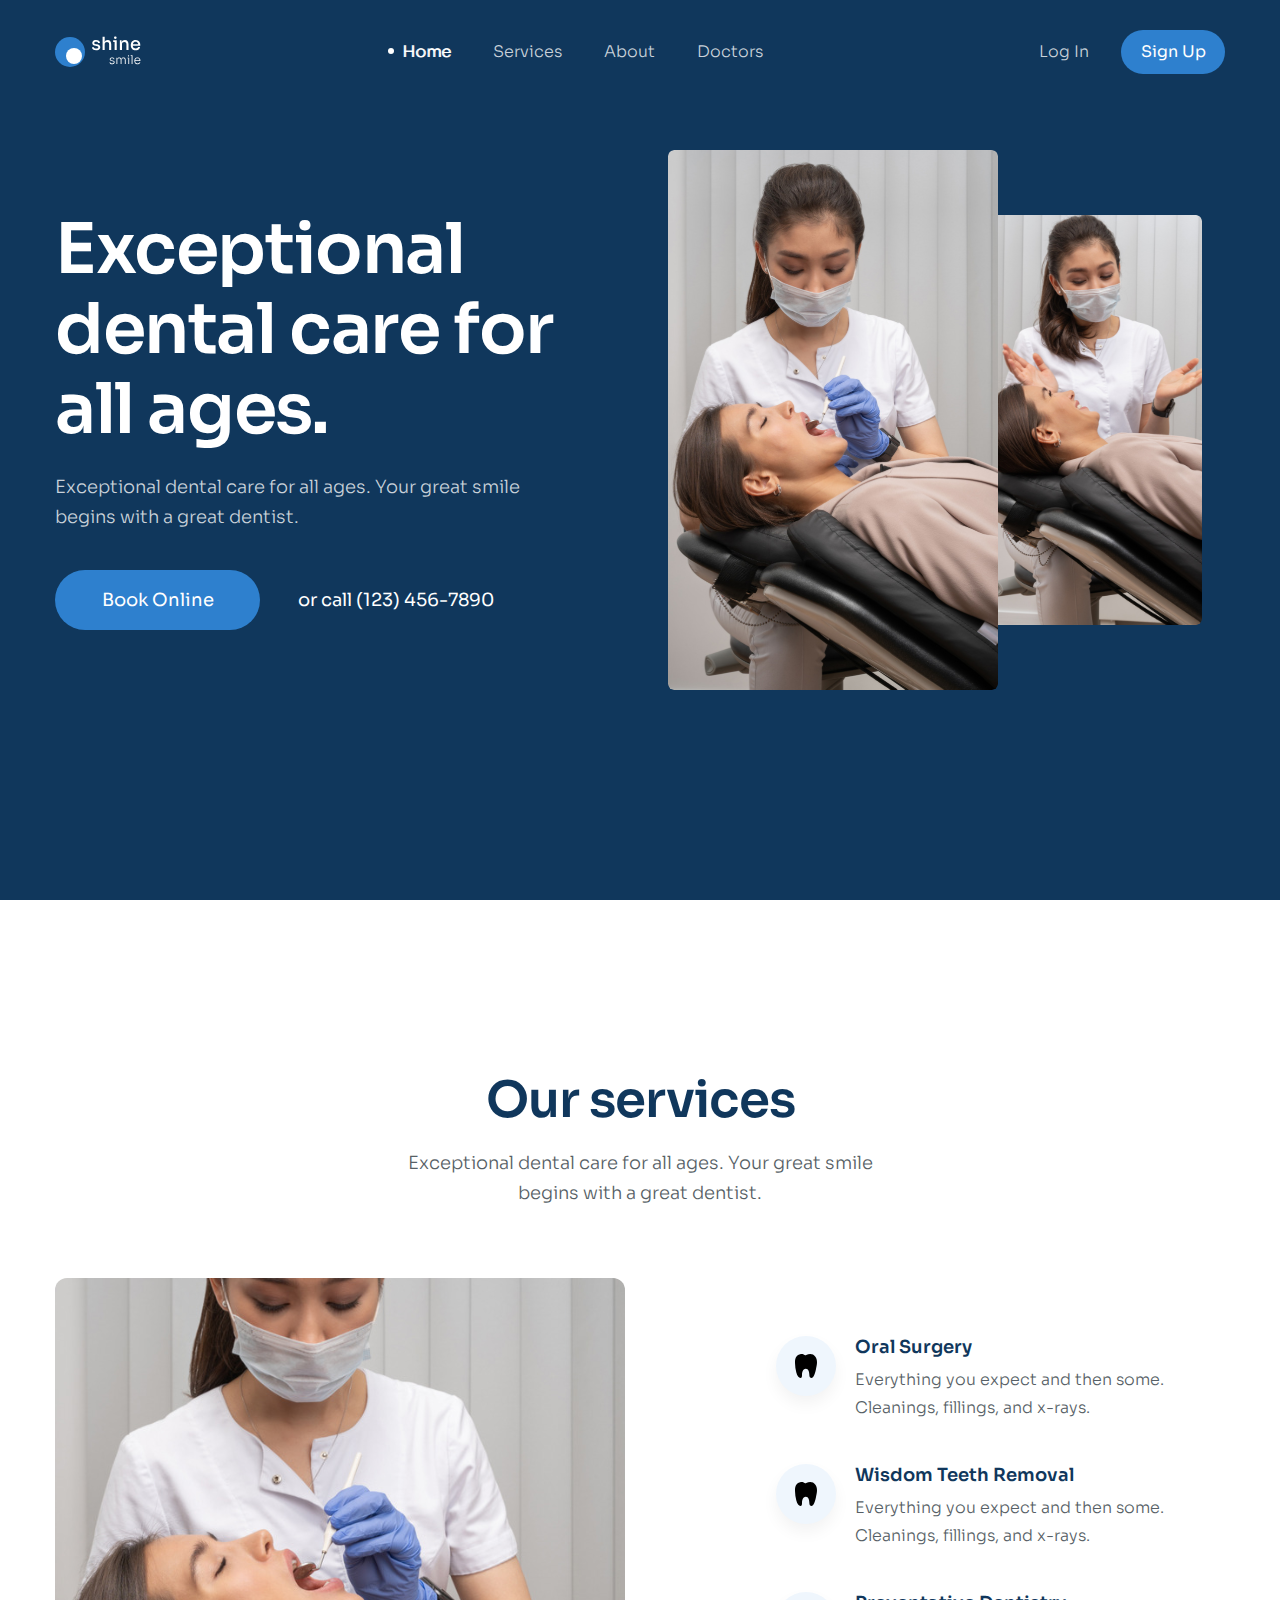
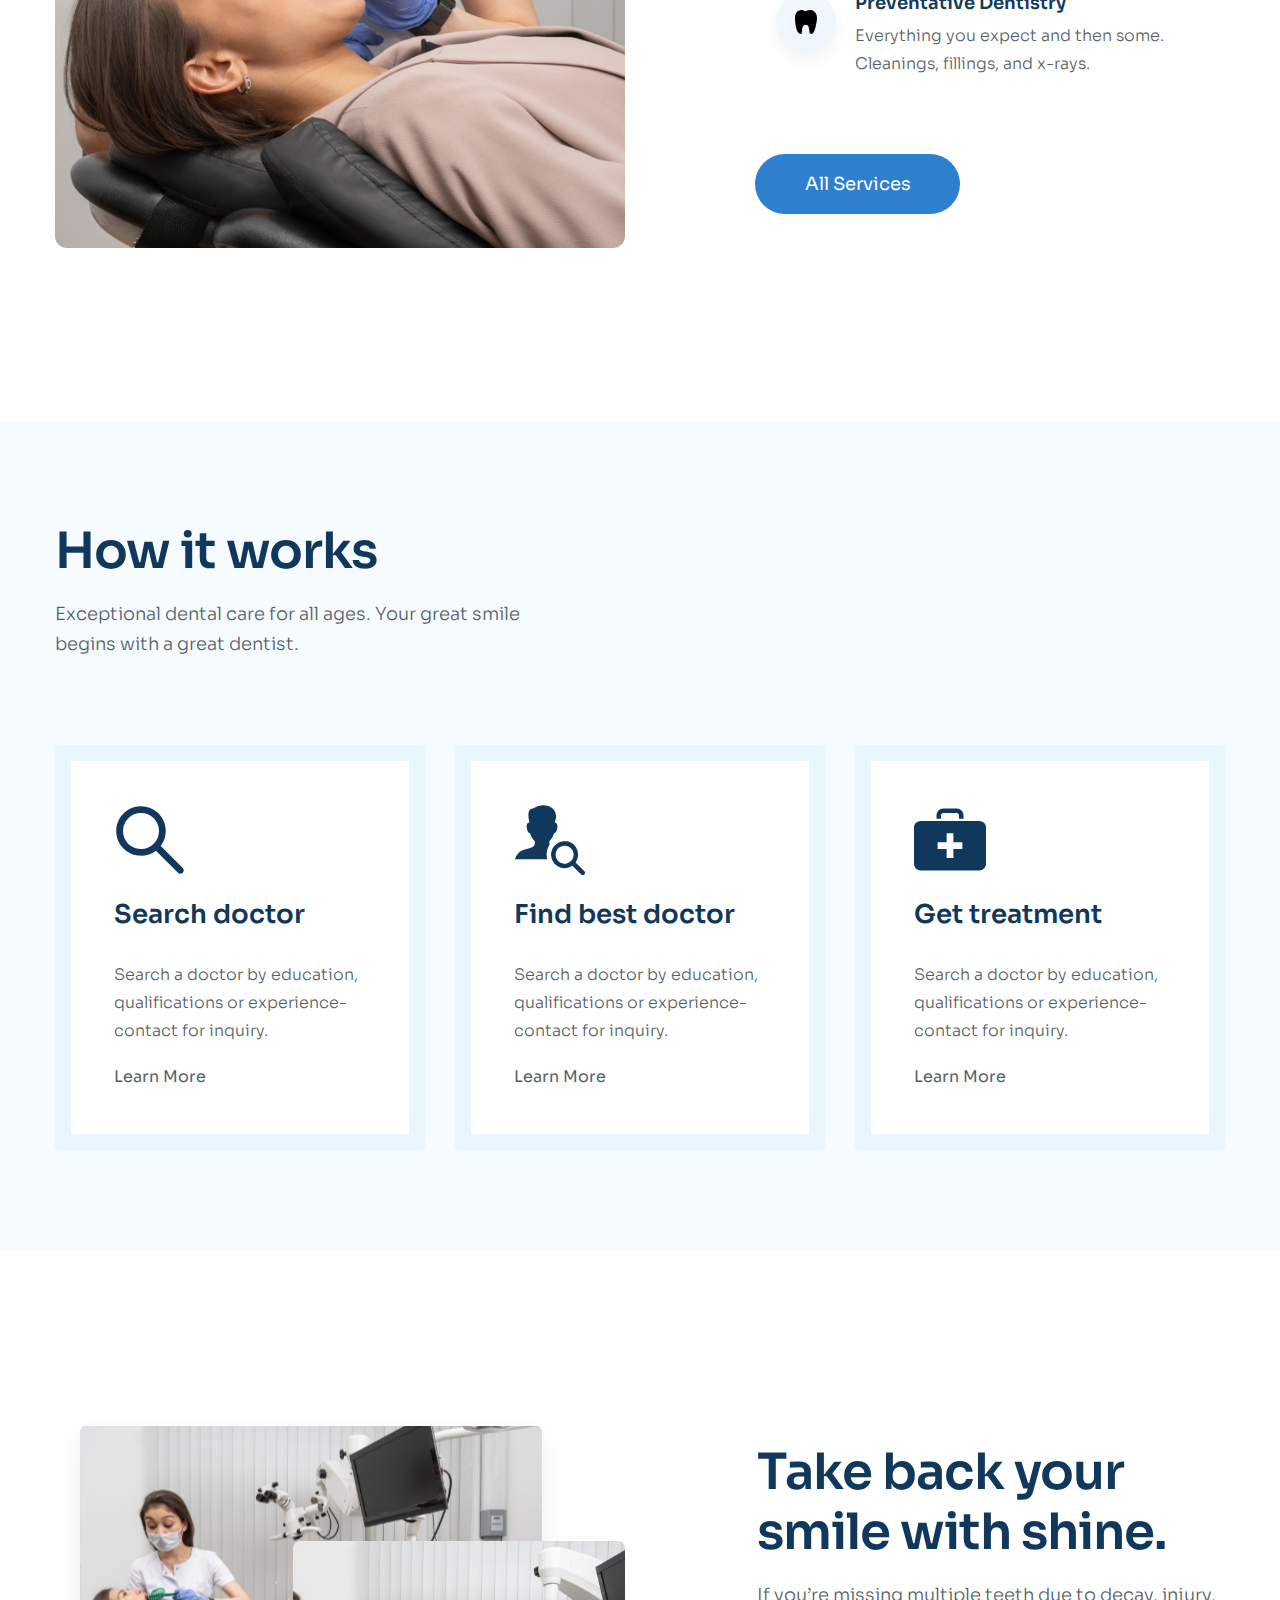
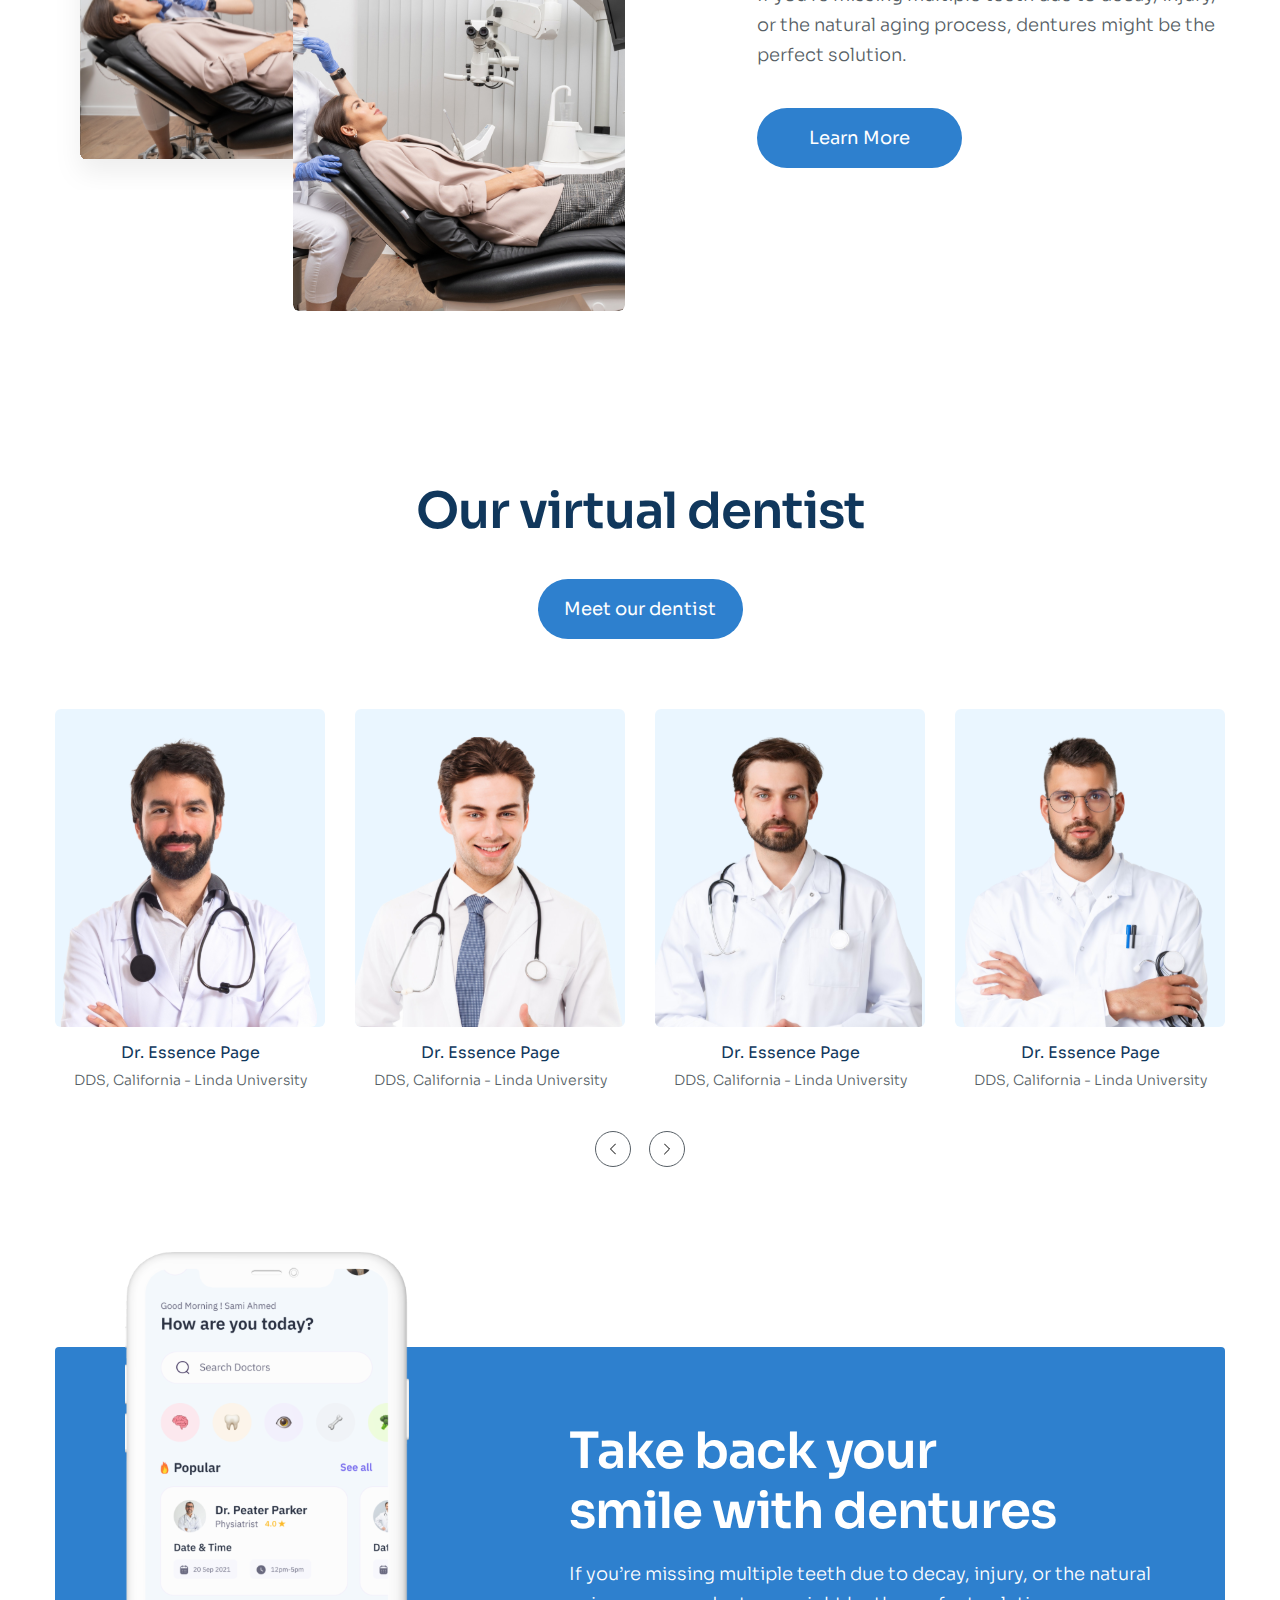
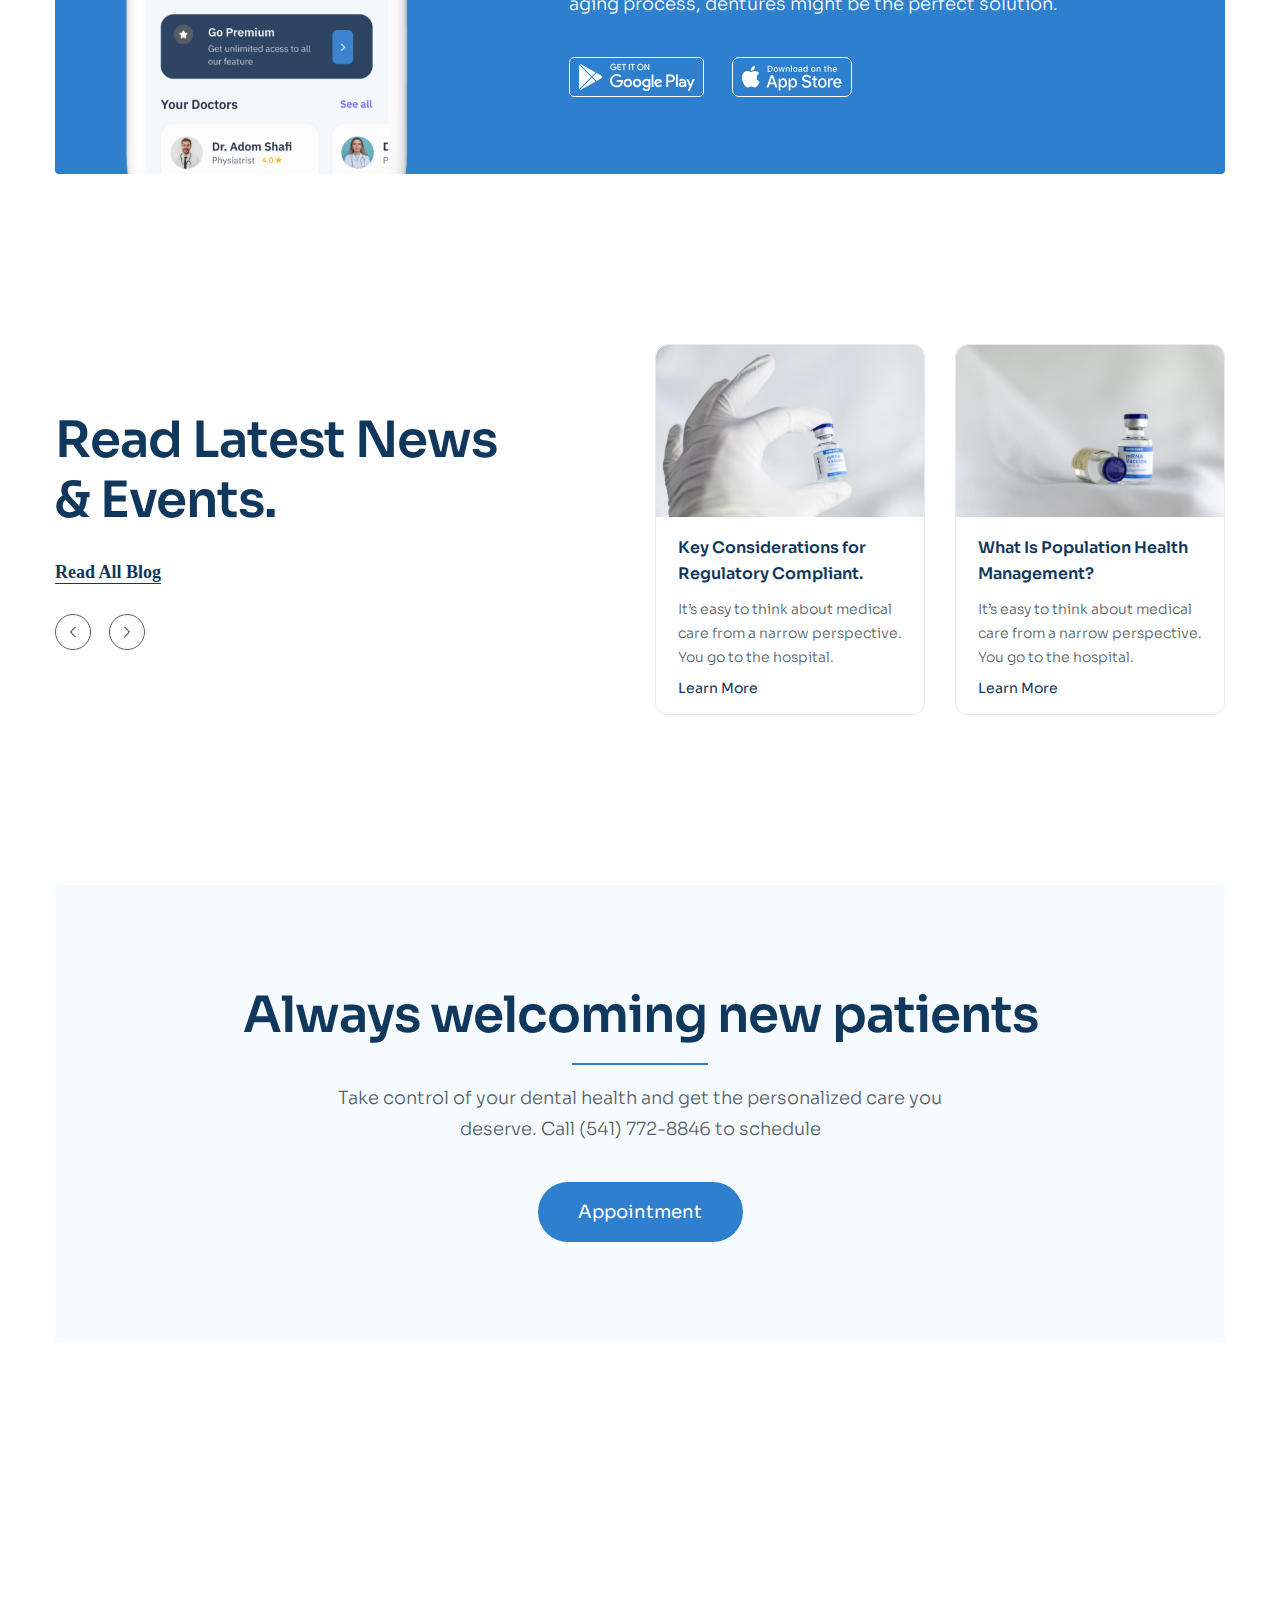
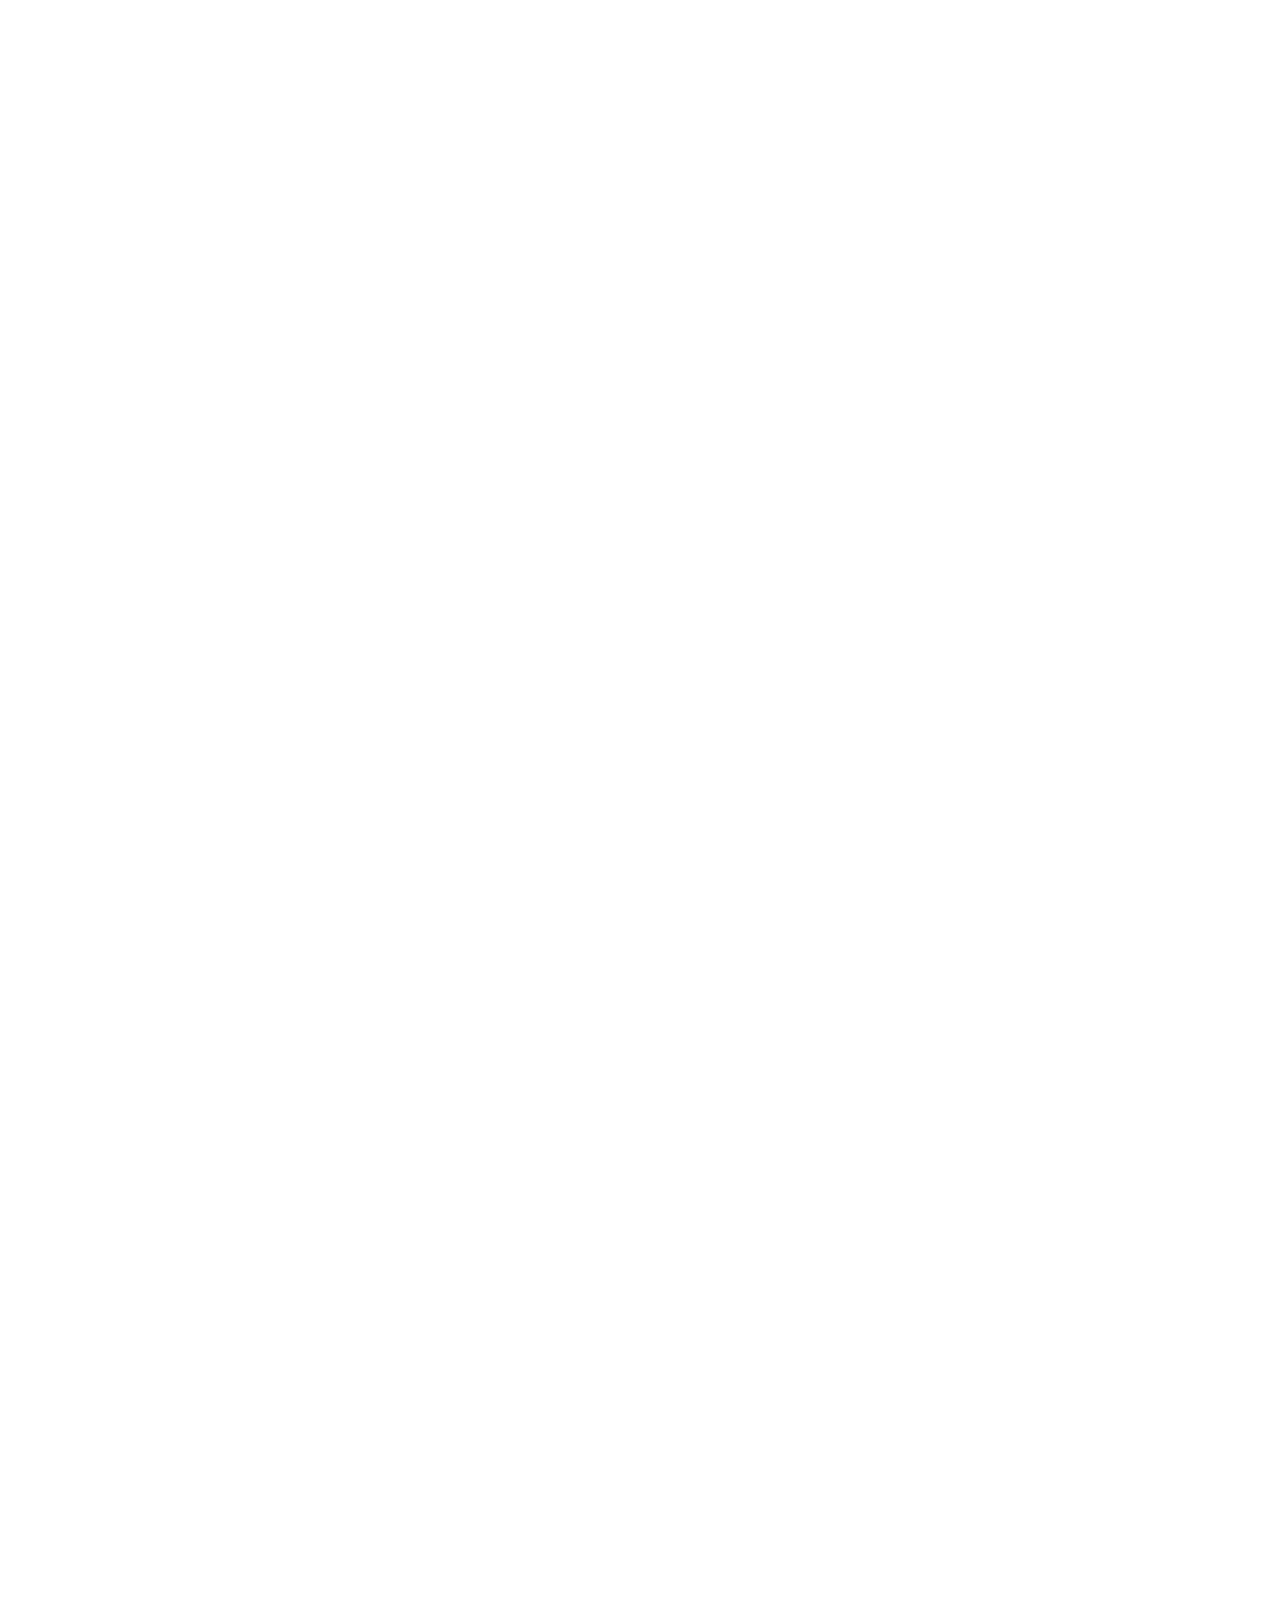
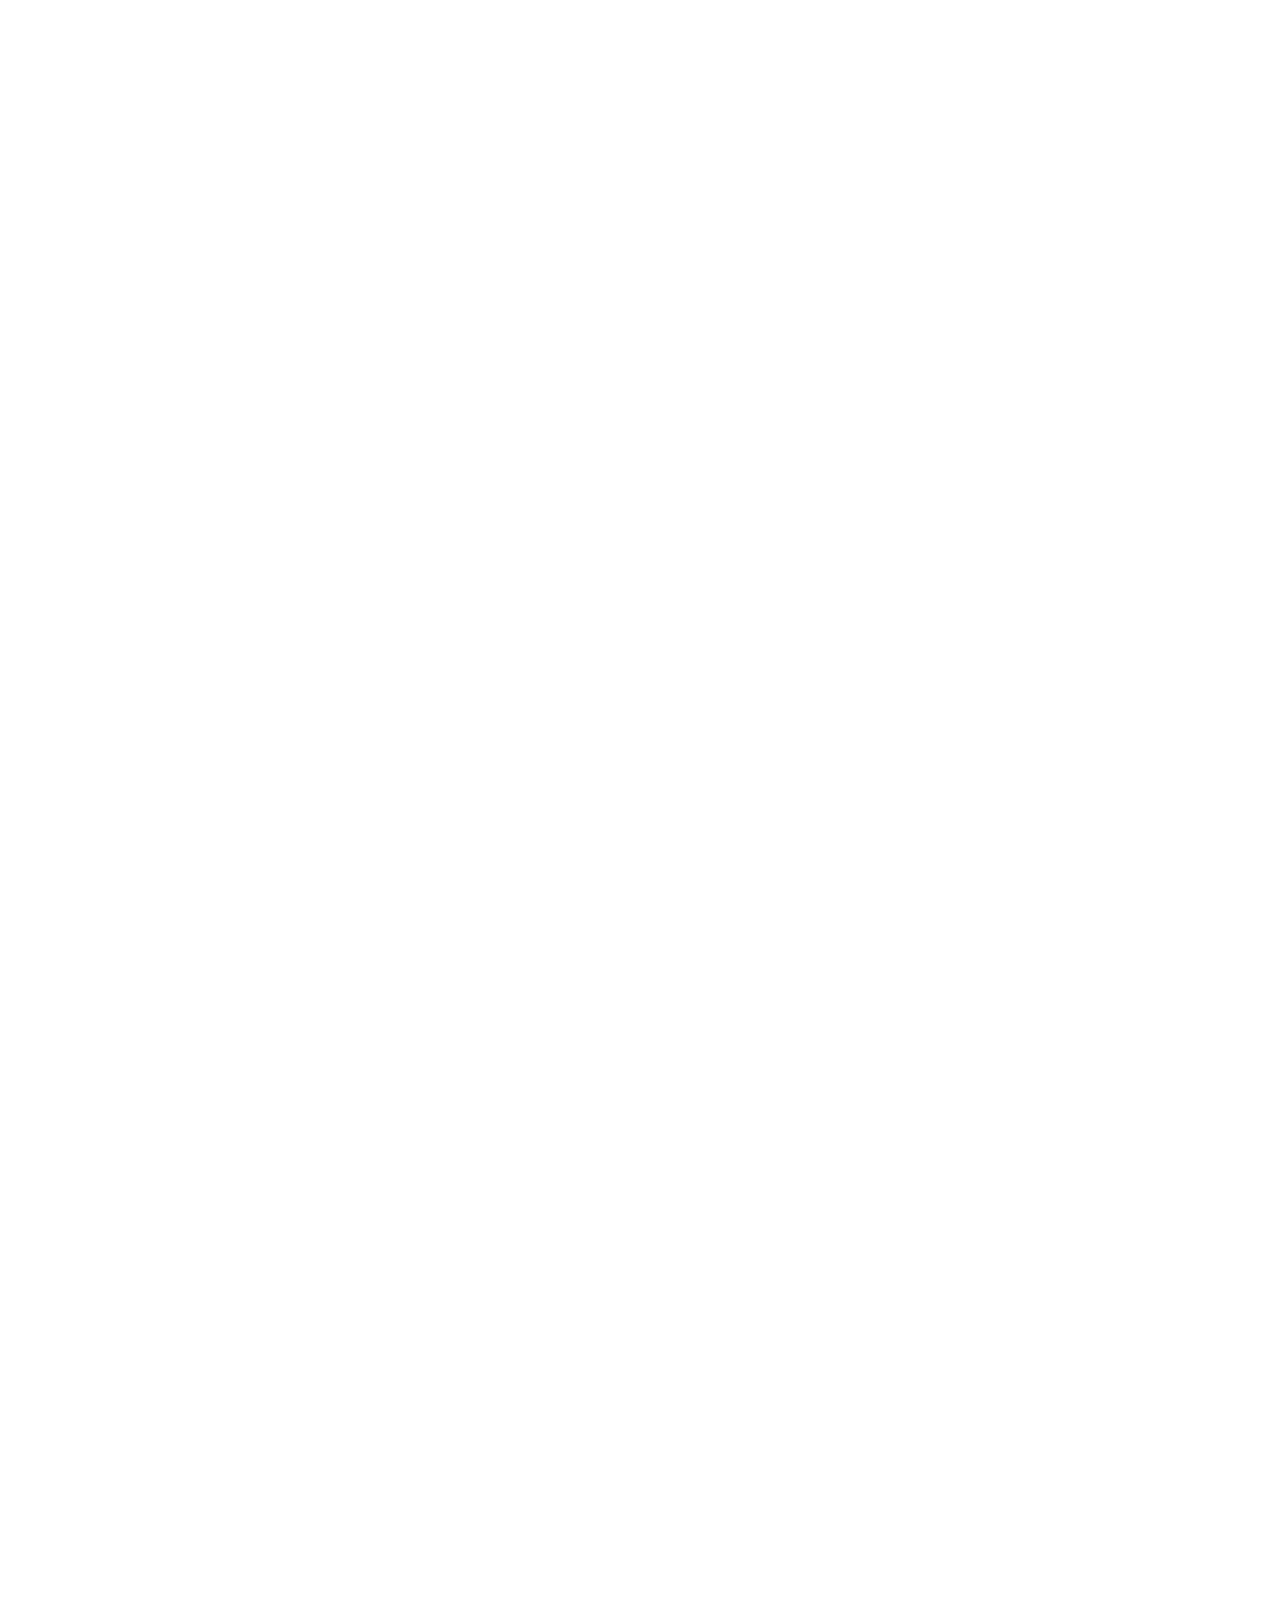
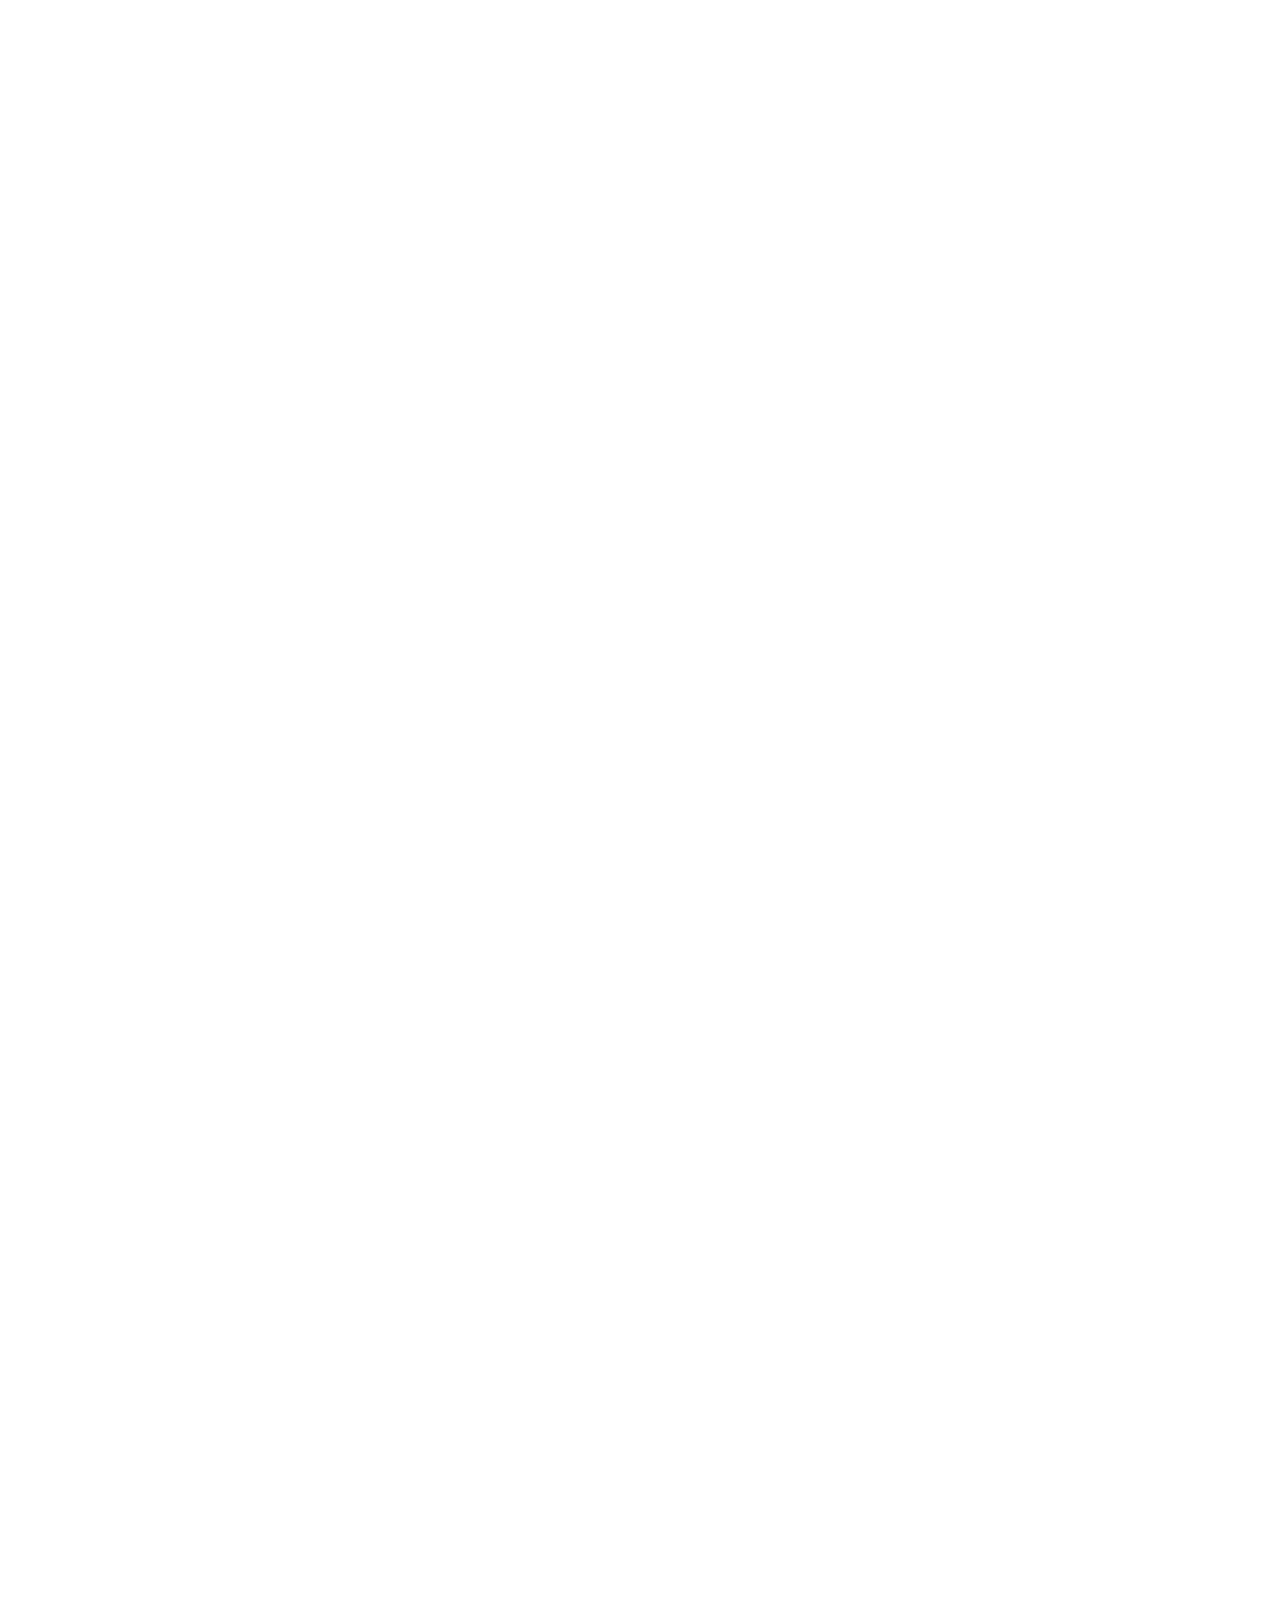
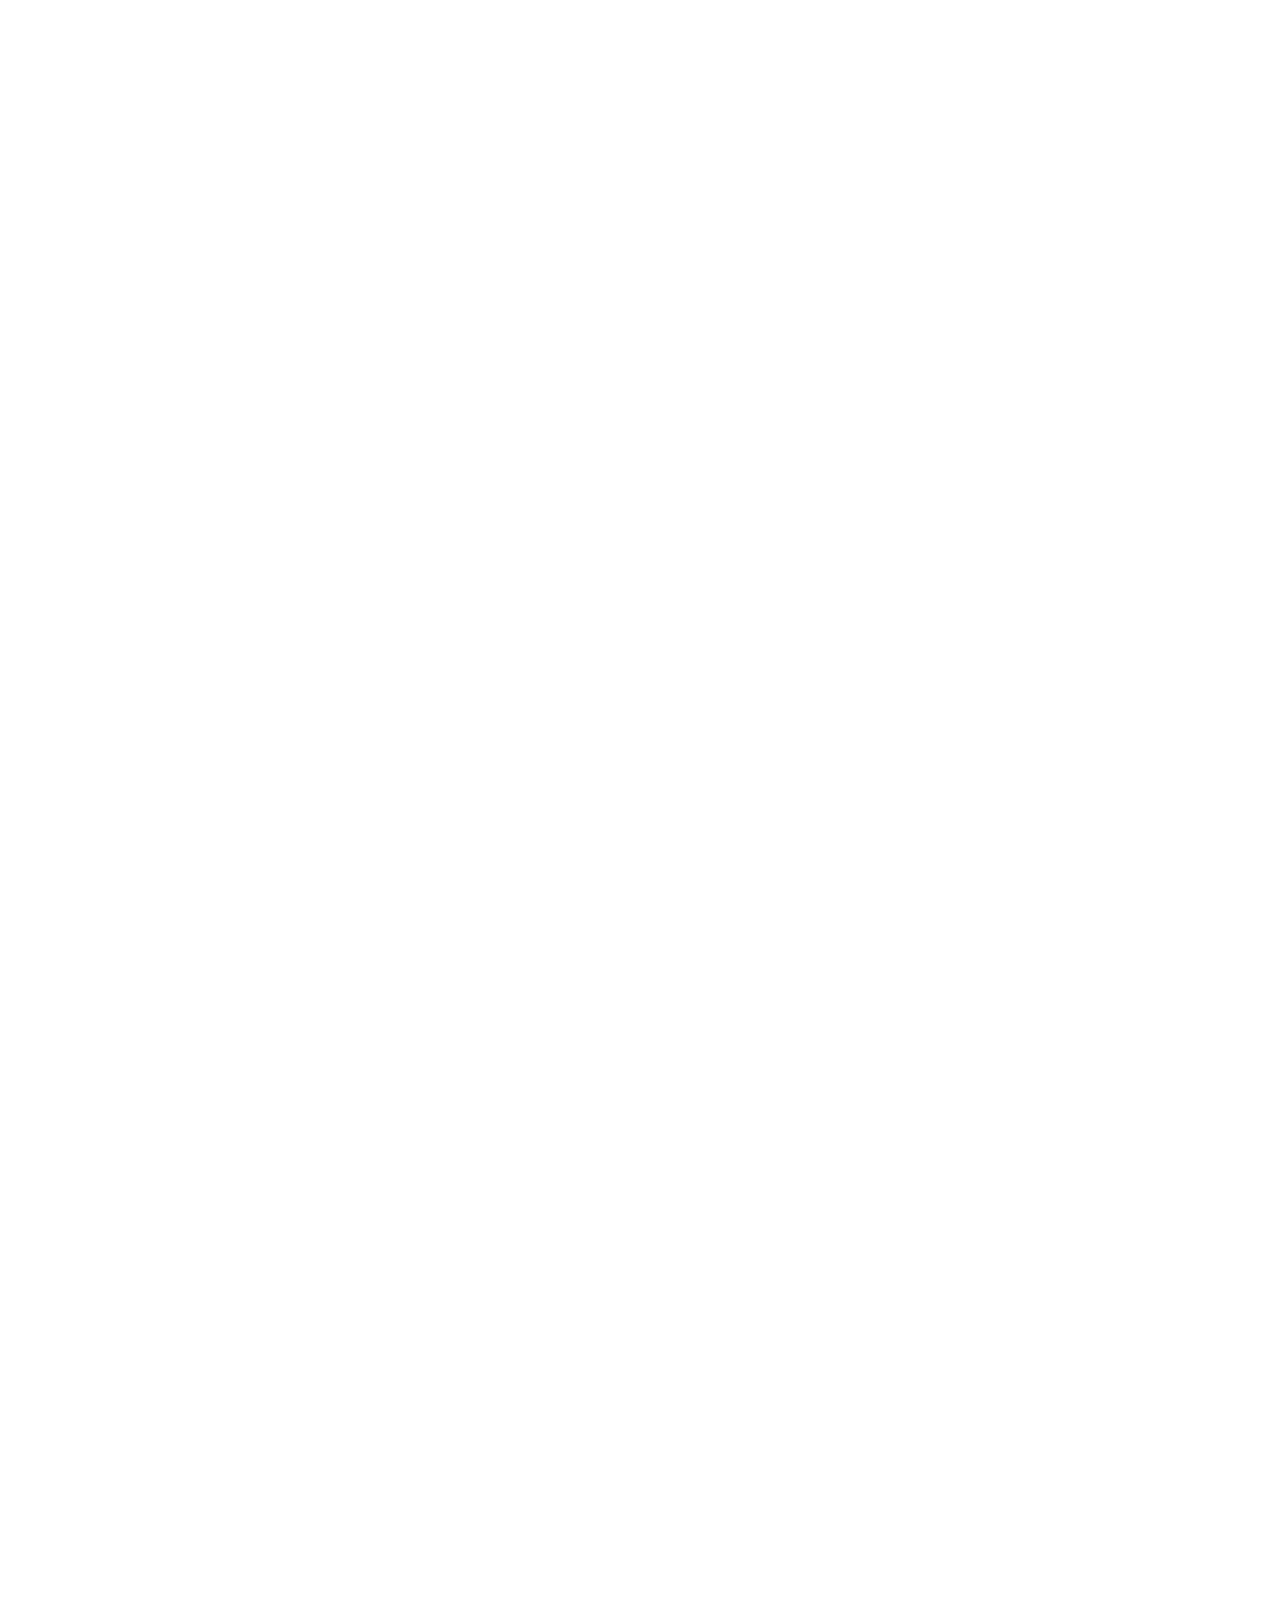
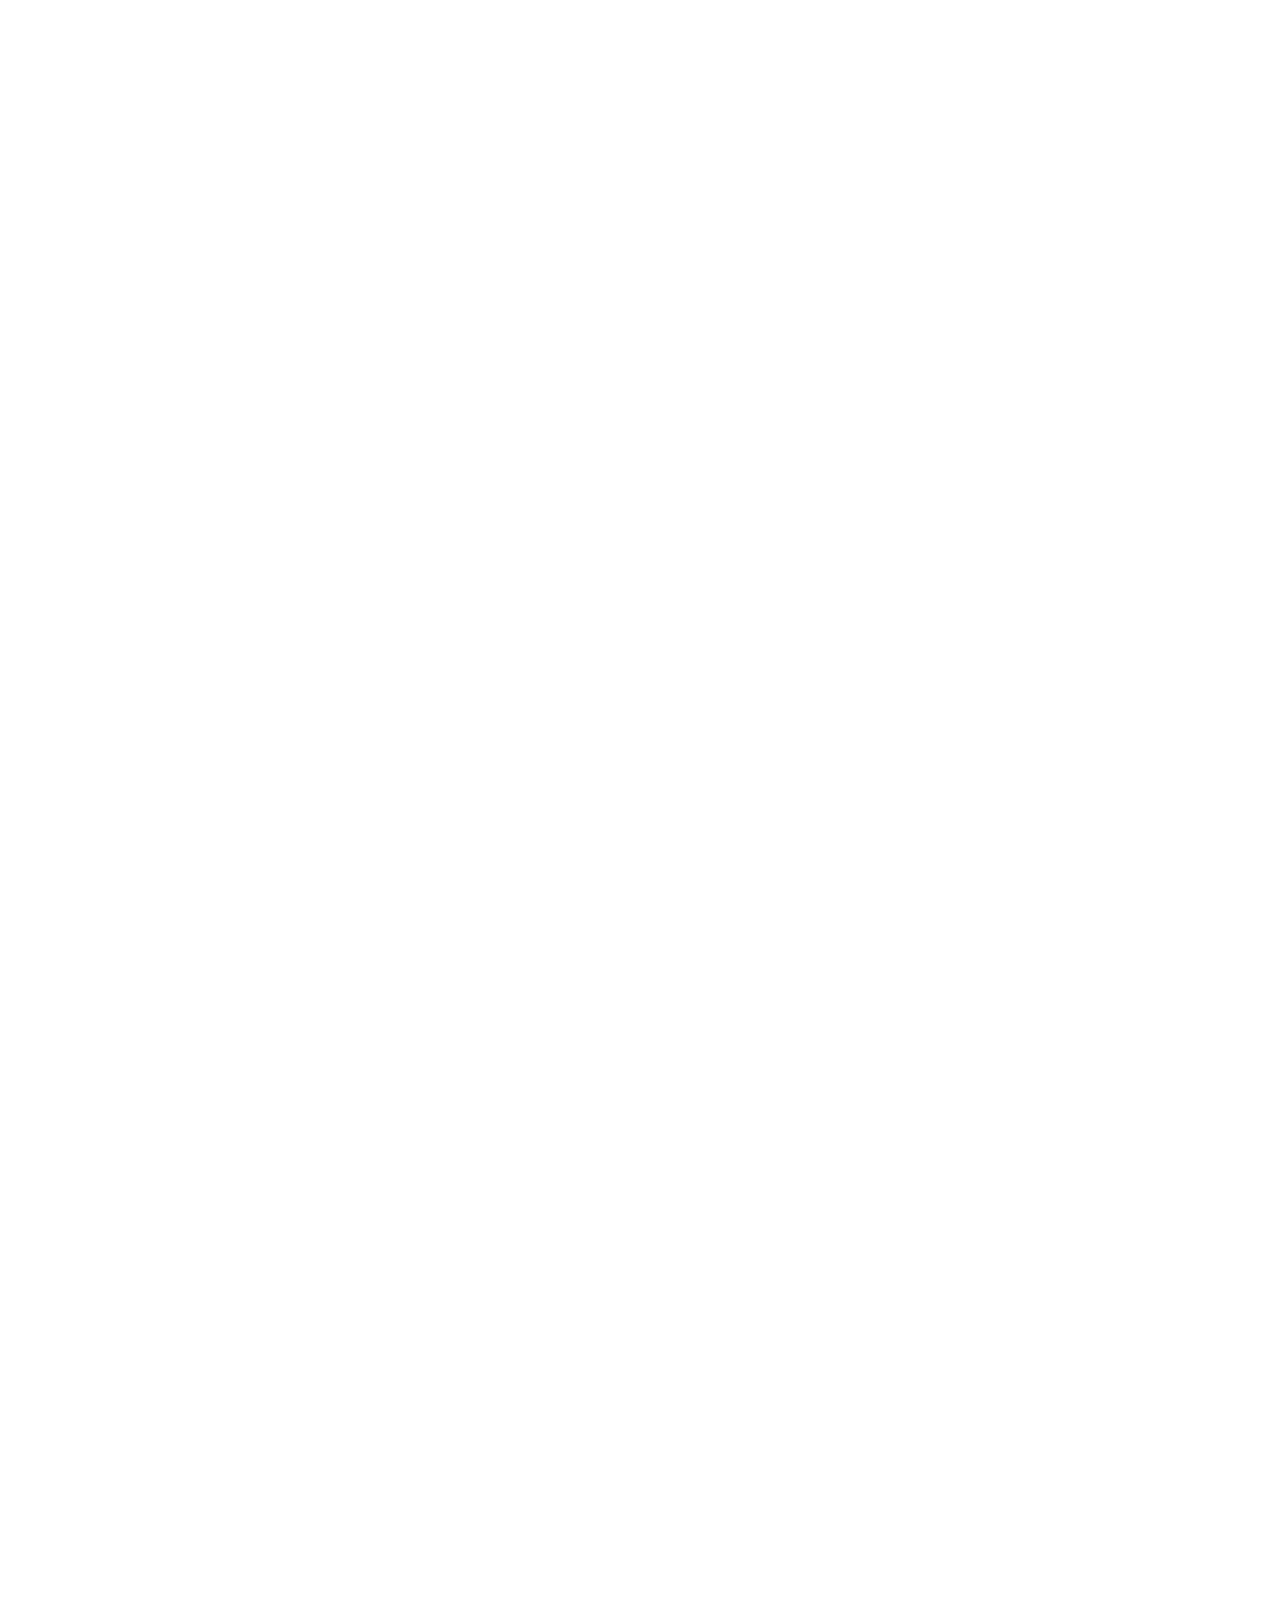
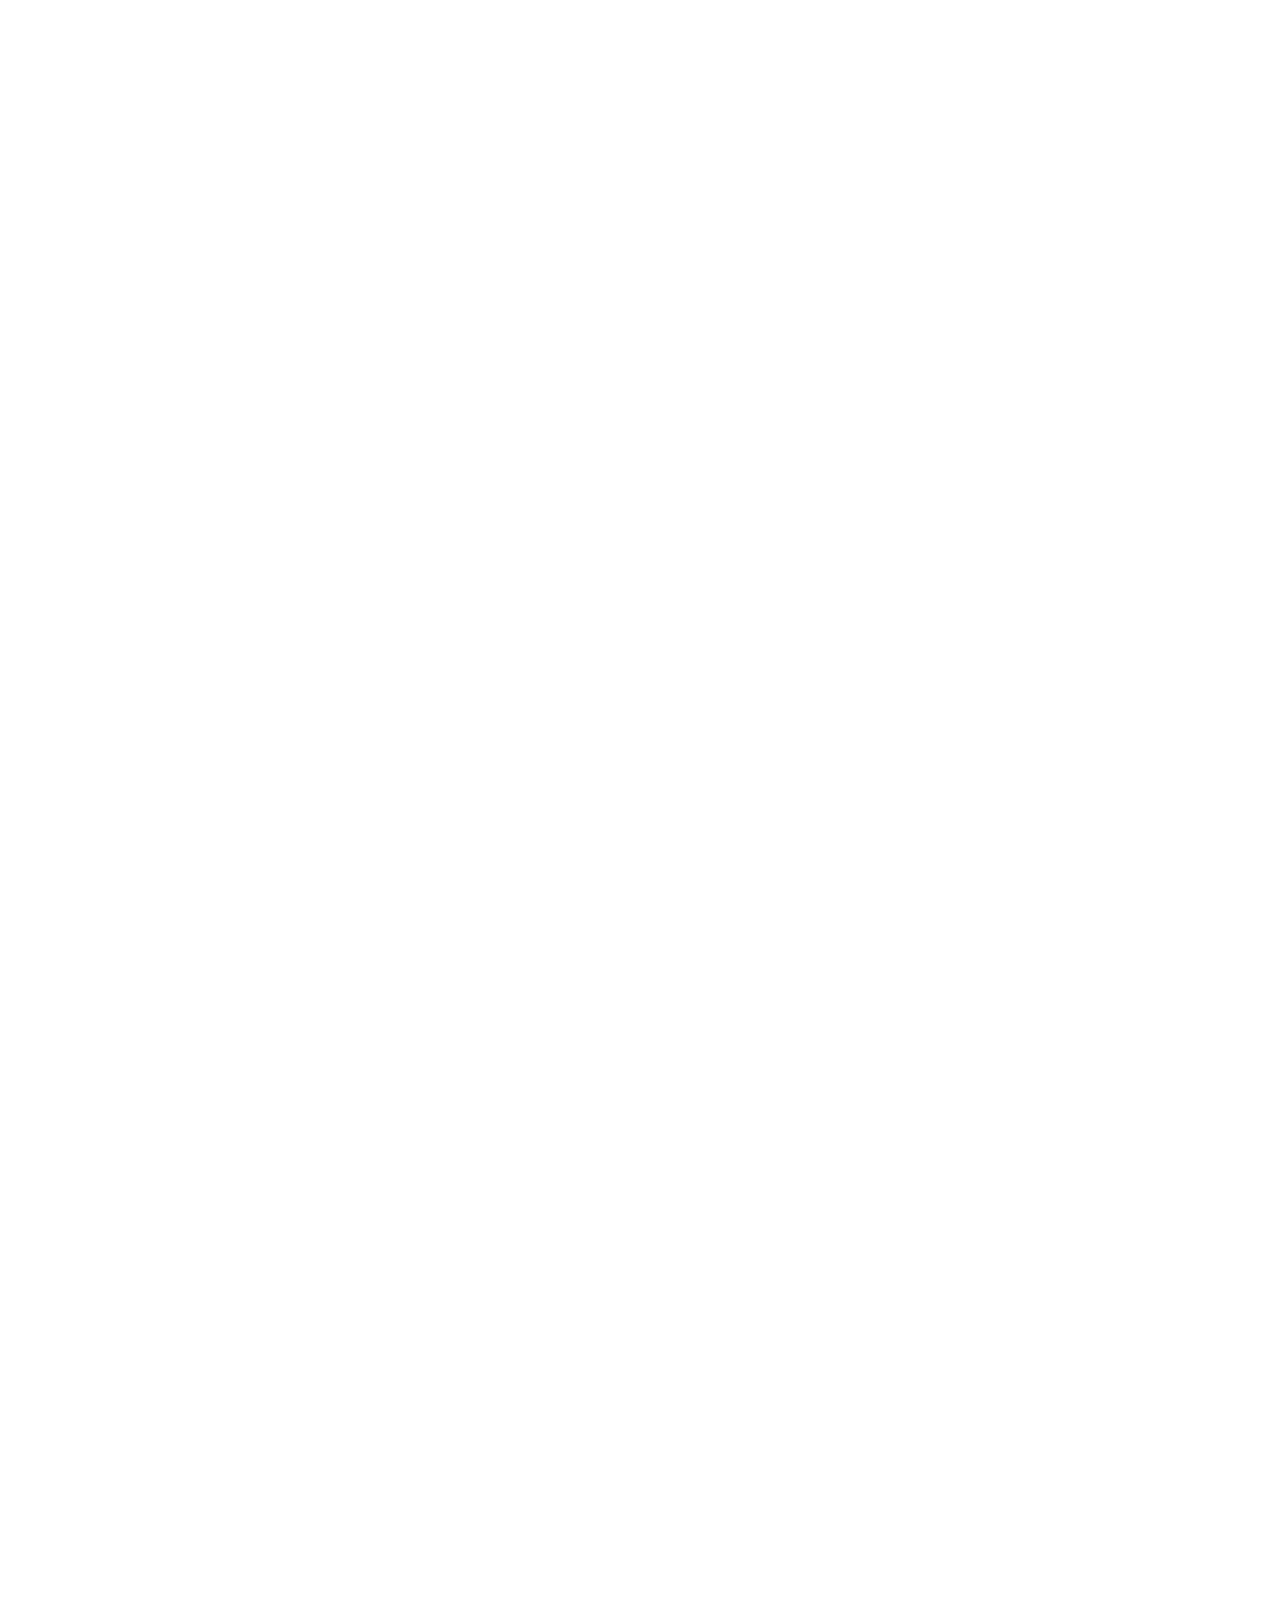
==== commit ba2ec2e2: "xong phan appointment" ====
--- a/du_an_3/index.html
+++ b/du_an_3/index.html
@@ -453,6 +453,18 @@
             </div>
           </div>
         </section>
+
+        <!-- apopointment -->
+
+        <section class="appointment">
+          <div class="container">
+           <div class="appointmetn__iner">
+            <h2 class="section-heading appointment__heading">Always welcoming new patients</h2>
+            <p class="section-desc apopointment__desc">Take control of your dental health and get the personalized care you deserve. Call (541) 772-8846 to  schedule</p>
+             <a href="#!" class="btn apopointment__btn">Appointment</a>
+           </div>
+          </div>
+        </section>
     </main>
   </body>
 </html>--- a/du_an_3/assest/css/style.css
+++ b/du_an_3/assest/css/style.css
@@ -550,3 +550,28 @@
 .blog-item__more:hover {
   color: #2e80ce;
 }
+.appointment {
+  margin: 85px 0px;
+}
+.appointmetn__iner {
+  padding: 100px 178px;
+  background: #f6fbff;
+  text-align: center;
+}
+.appointment__heading::after {
+  content: "";
+  display: block;
+  width: 136px;
+  height: 2px;
+  background: #2e80ce;
+  margin: 18px auto 0px;
+}
+.apopointment__desc {
+  margin-top: 18px;
+
+  max-width: 617px;
+  margin: 18px auto 0px;
+}
+.apopointment__btn {
+  margin-top: 38px;
+}
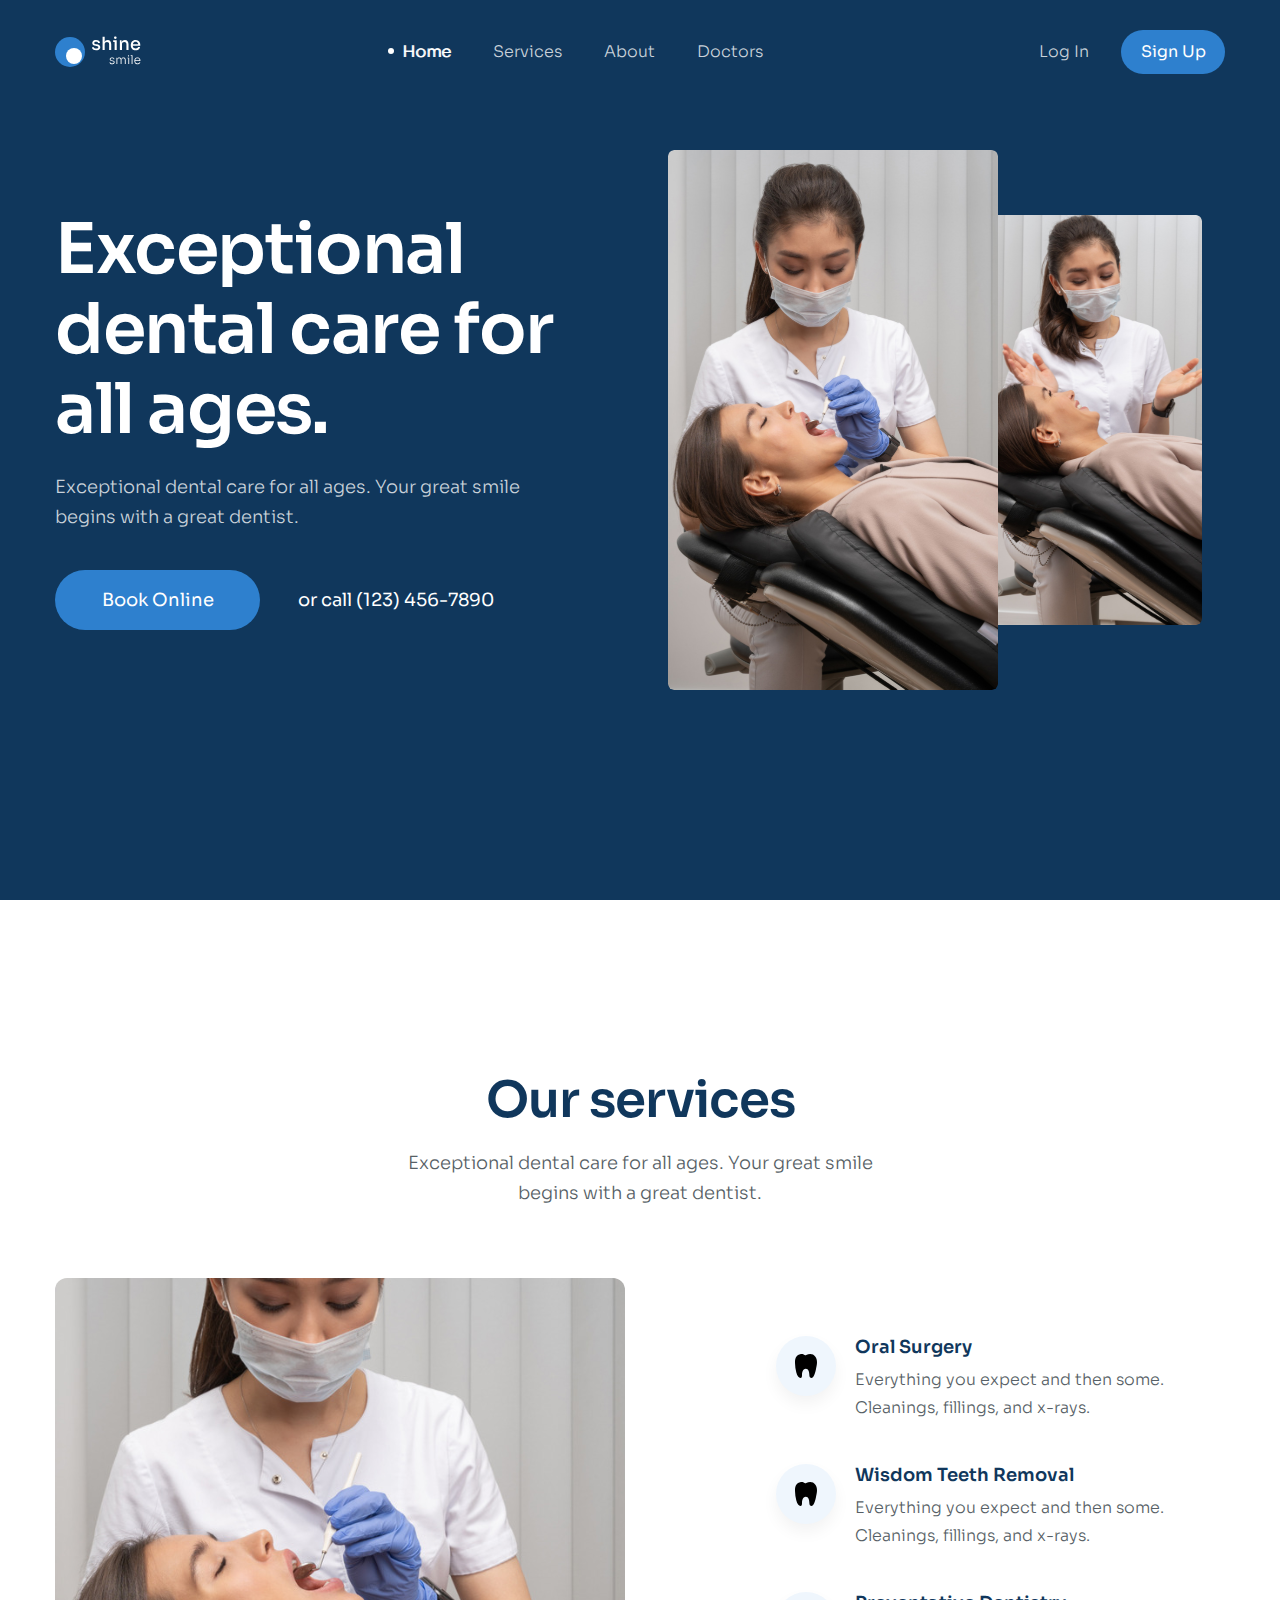
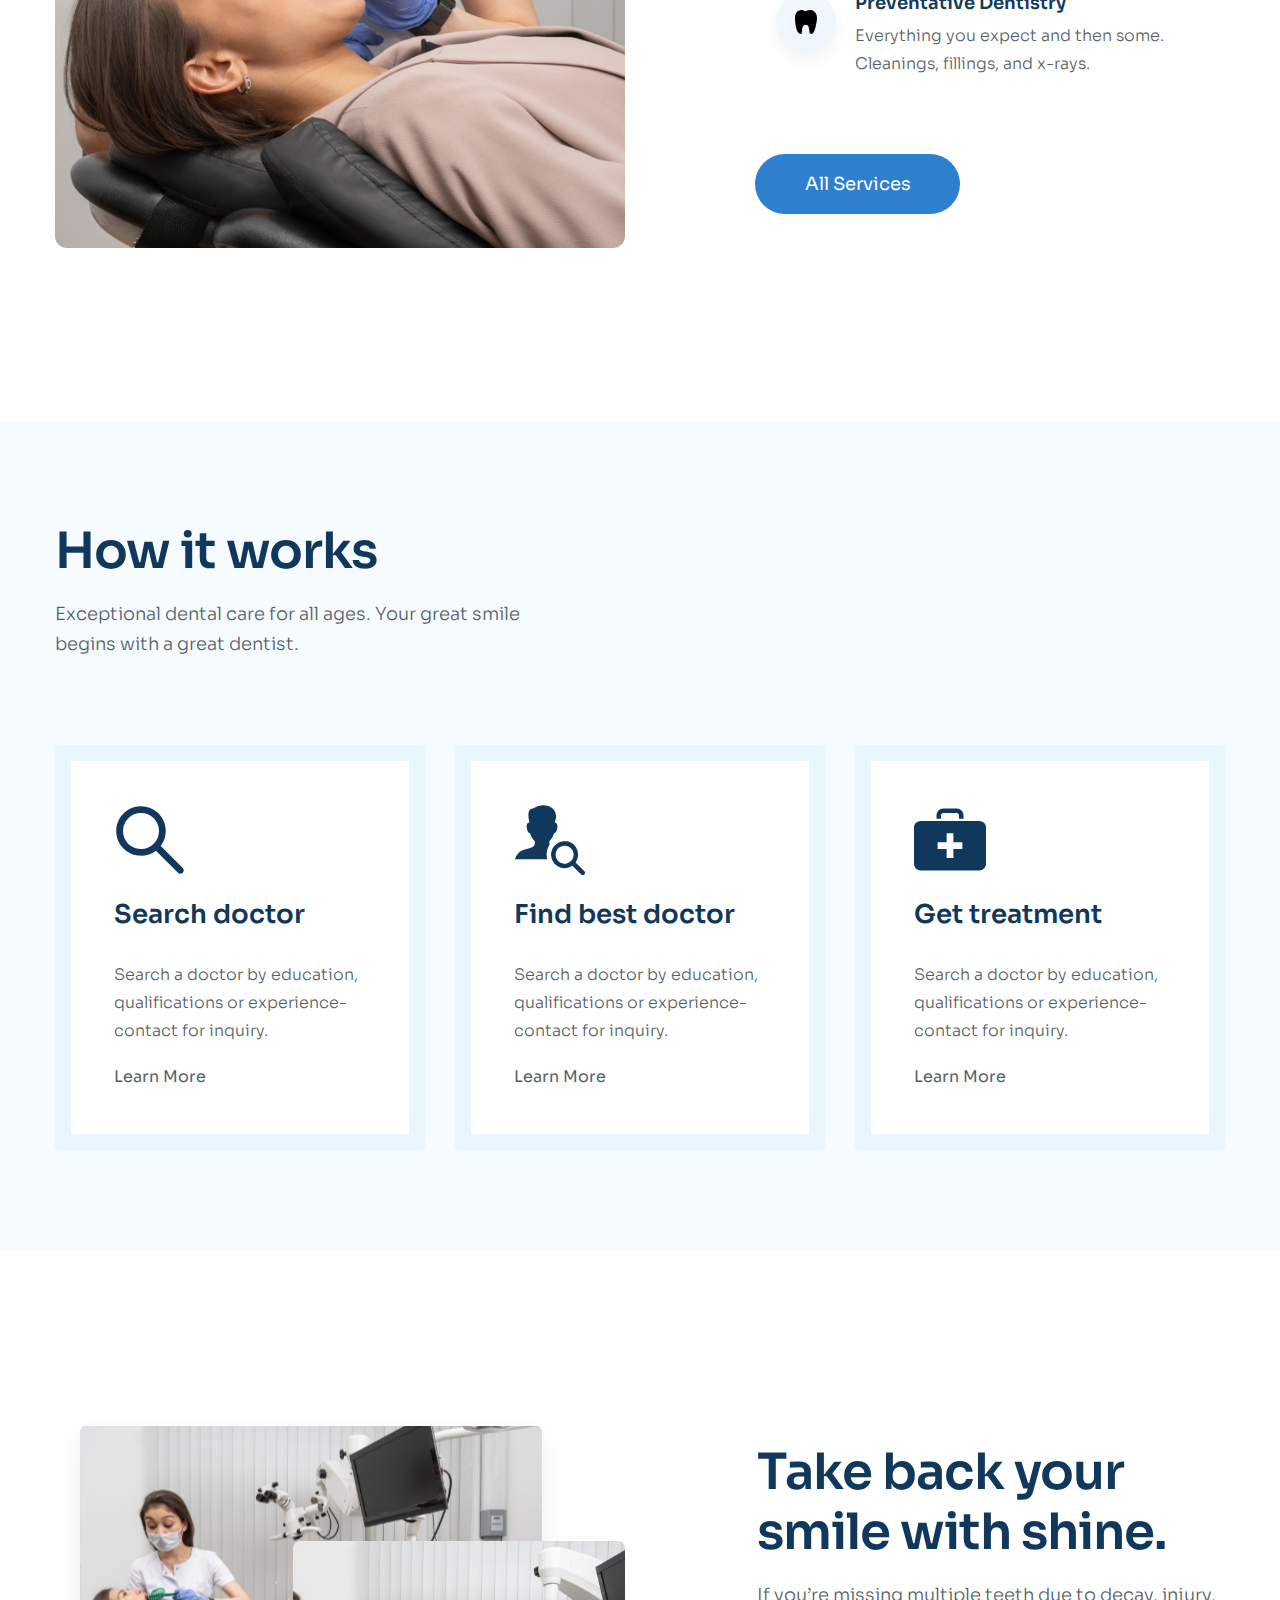
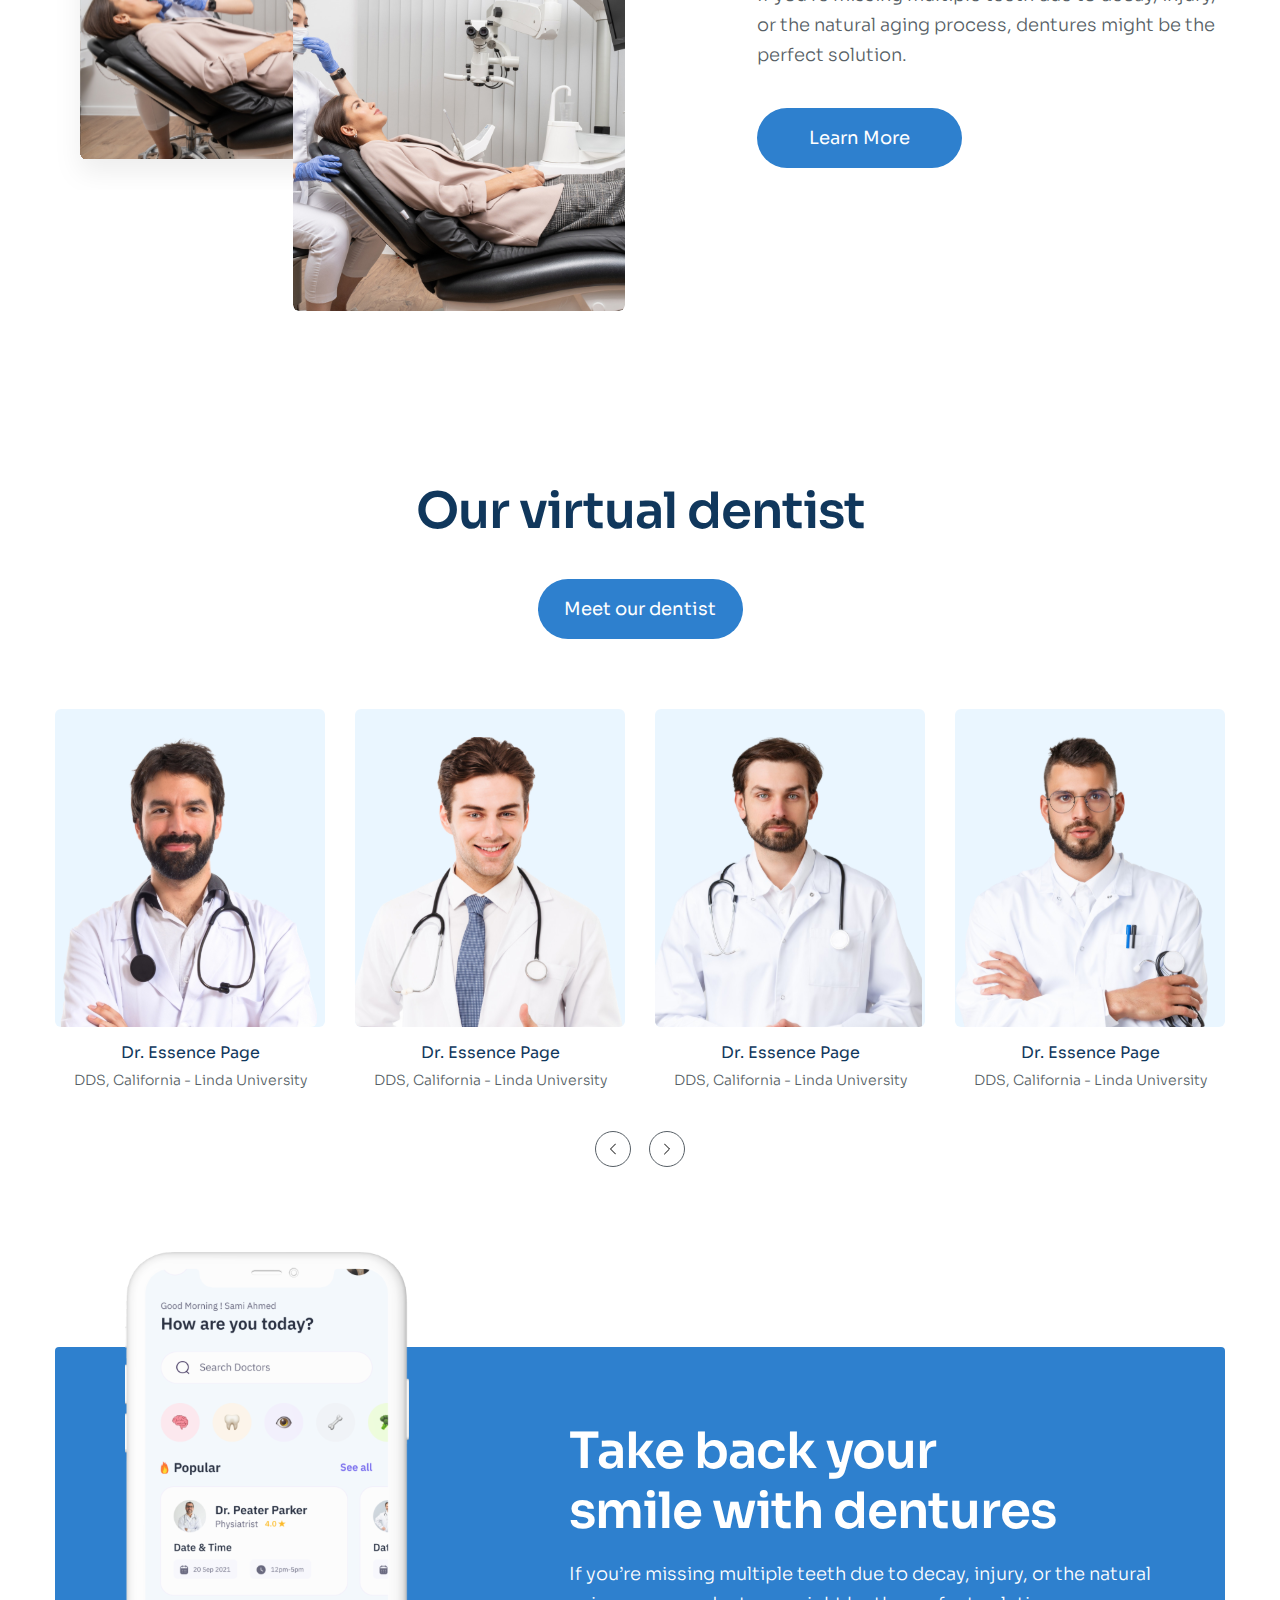
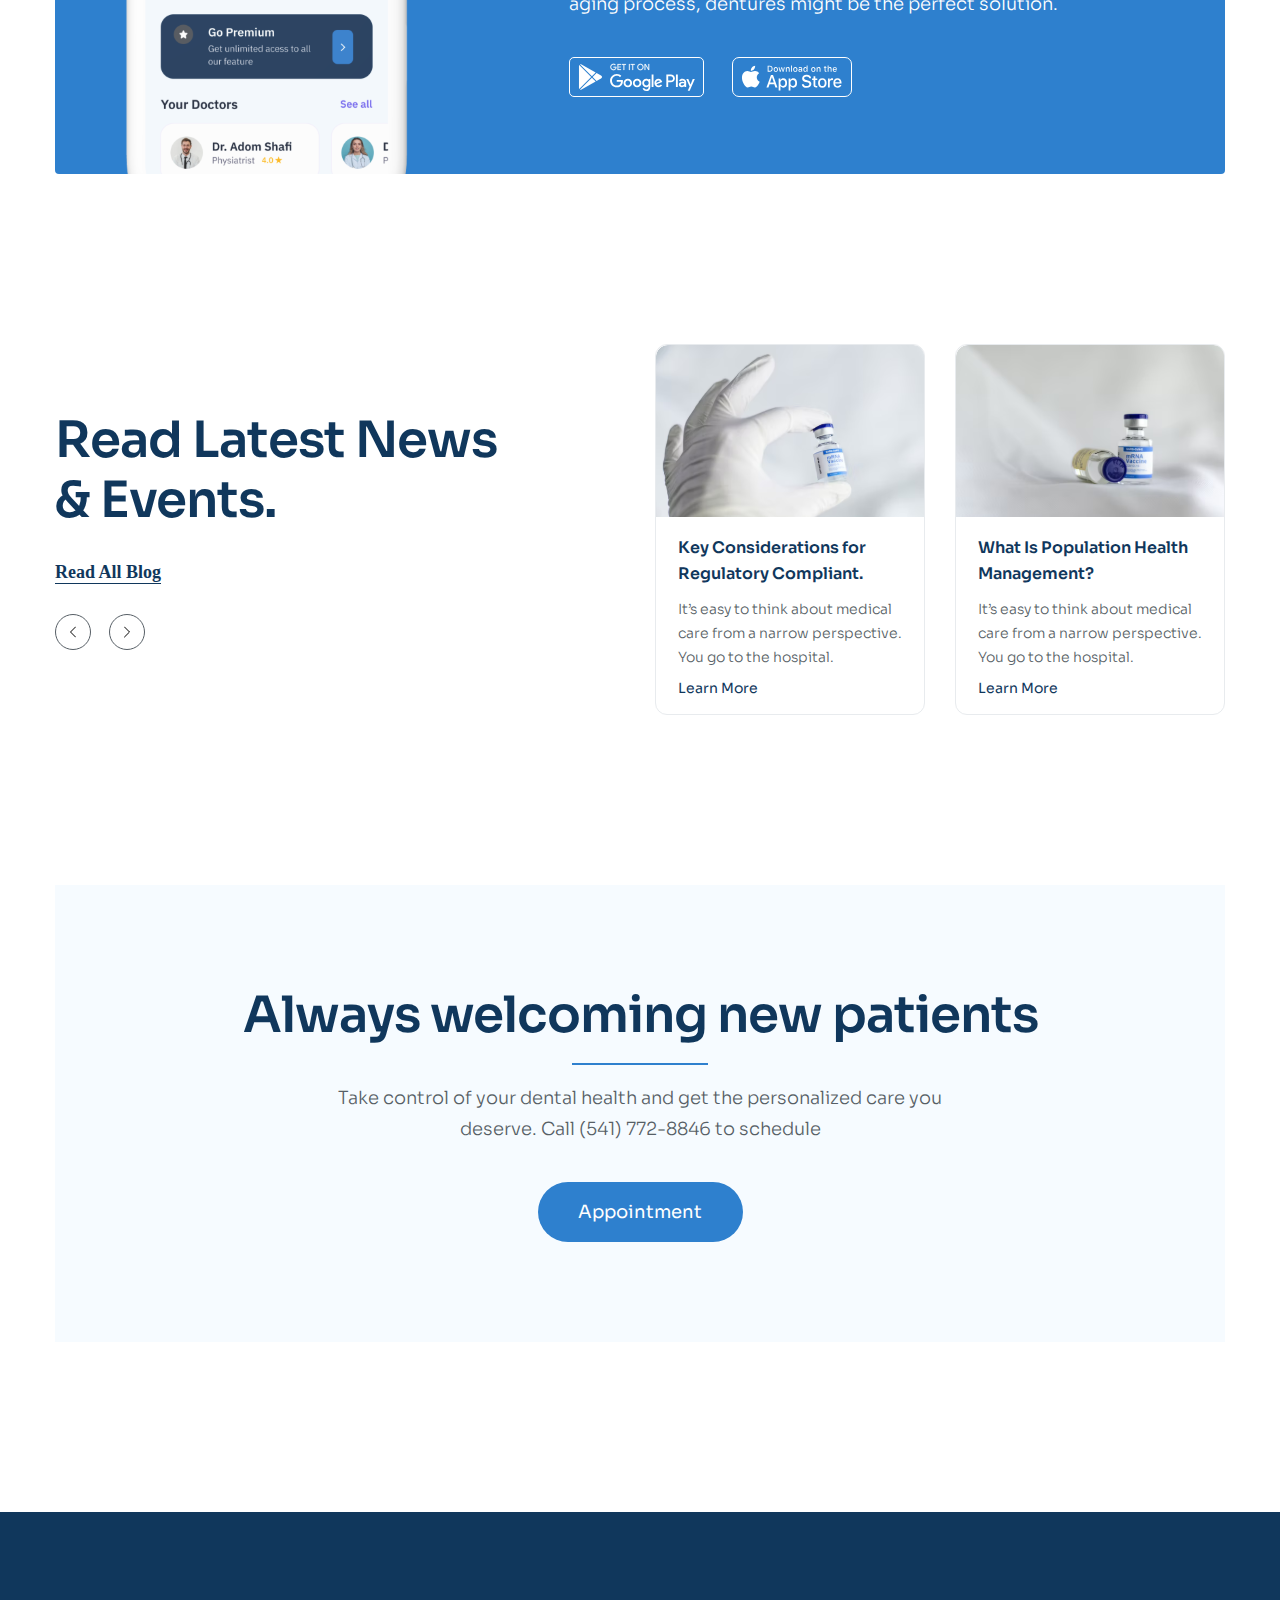
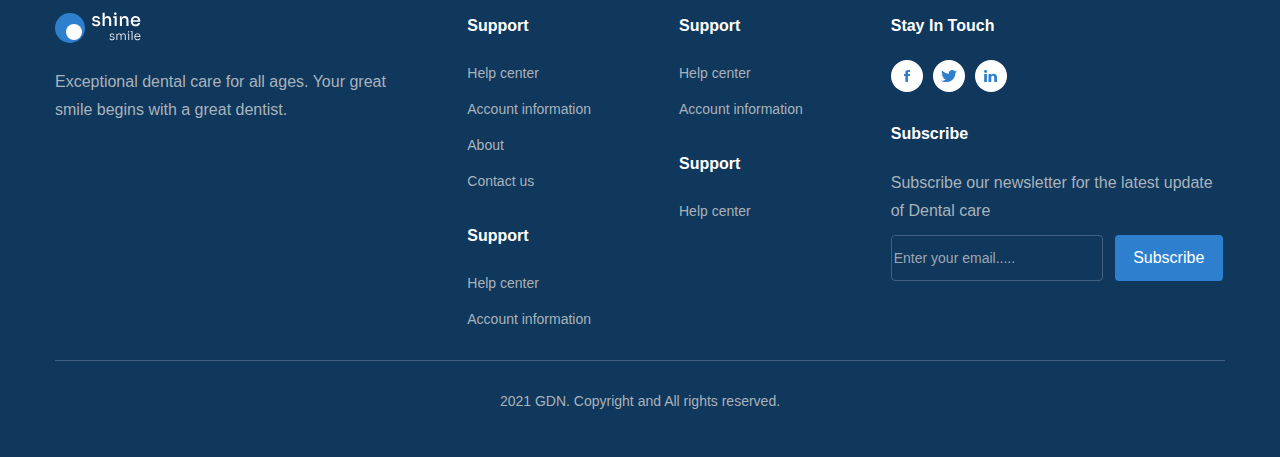
==== commit e2cddc24: "xong" ====
--- a/du_an_3/index.html
+++ b/du_an_3/index.html
@@ -25,7 +25,7 @@
     <link rel="stylesheet" href="./assest/css/style.css" />
     <title>Dự án 3</title>
   </head>
-  <body style="height: 50000px">
+  <body>
     <!-- header -->
     <header class="header">
       <div class="container">
@@ -465,6 +465,114 @@
            </div>
           </div>
         </section>
+
+       
     </main>
+    <!-- footer -->
+        <section class="footer">
+          <div class="container">
+
+            <!-- top footer -->
+             <div class="footer__top">
+
+               <!-- cl0umn1 -->
+                  <div class="footer__column">
+
+                   <a href="./">
+                    <img src="./assest/img/Logo.svg" alt="logo" class="logo">
+                   </a>
+                    <p class=" footer__desc">Exceptional dental care for all ages.  Your great smile begins with a great dentist.</p>
+
+                     </div>
+
+                    <!-- column2 -->
+                  <div class="footer__column">
+                    <h3 class="footer__heading">Support</h3>
+                    <ul class="footer__list">
+                      <li class="footer__item">
+                        <a href="#!" class="footer__link">Help center</a>
+                      </li>
+                      <li class="footer__item">
+                        <a href="#!" class="footer__link">Account information</a>
+                      </li>
+                      <li class="footer__item">
+                        <a href="#!" class="footer__link">About</a>
+                      </li>
+                      <li class="footer__item">
+                        <a href="#!" class="footer__link">Contact us</a>
+                      </li>
+                    </ul>
+                    <h3 class="footer__heading">Support</h3>
+                    <ul class="footer__list">
+                      <li class="footer__item">
+                        <a href="#!" class="footer__link">Help center</a>
+                      </li>
+                      <li class="footer__item">
+                        <a href="#!" class="footer__link">Account information</a>
+                      </li>
+                
+                    </ul>
+                  </div>
+
+                       <!-- columm 3 -->
+                  <div class="footer__column">
+
+                    <h3 class="footer__heading">Support</h3>
+                    <ul class="footer__list">
+                      <li class="footer__item">
+                        <a href="#!" class="footer__link">Help center</a>
+                      </li>
+                      <li class="footer__item">
+                        <a href="#!" class="footer__link">Account information</a>
+                      </li>
+                    </ul>
+                    <h3 class="footer__heading">Support</h3>
+                    <ul class="footer__list">
+                      <li class="footer__item">
+                        <a href="#!" class="footer__link">Help center</a>
+                      </li>
+                    </ul>
+                  </div>
+
+                    <!-- column 4 -->
+
+                   <div class="footer__column">
+
+                    <h3 class="footer__heading">Stay In Touch</h3>
+
+                  <div class="footer__social">
+                    <a href="#!" class="footer__social-btn">
+                      <svg xmlns="http://www.w3.org/2000/svg" width="6" height="12" viewBox="0 0 6 12" fill="none">
+                        <path d="M3.98981 11.9358V6.0302H5.76473L6 3.9517H3.98981L3.9928 2.91132C3.9928 2.3692 4.0477 2.07885 4.87783 2.07885H5.98755V0H4.21224C2.07977 0 1.32931 1.00825 1.32931 2.70405V3.95186H0V6.03055H1.32931V11.8521C1.84718 11.9489 2.38257 12 2.93075 12C3.28487 12 3.63863 11.9786 3.98981 11.9358Z" fill="currentColor"/>
+                      </svg>
+                    </a>
+                    <a href="#!" class="footer__social-btn">
+                      <svg xmlns="http://www.w3.org/2000/svg" width="16" height="12" viewBox="0 0 16 12" fill="none">
+                        <path d="M16 1.42062C15.405 1.66154 14.771 1.82123 14.11 1.89877C14.79 1.524 15.309 0.935077 15.553 0.225231C14.919 0.574154 14.219 0.820615 13.473 0.958154C12.871 0.366462 12.013 0 11.077 0C9.261 0 7.799 1.36062 7.799 3.02862C7.799 3.26862 7.821 3.49938 7.875 3.71908C5.148 3.59631 2.735 2.38985 1.114 0.552C0.831 1.00523 0.665 1.524 0.665 2.08246C0.665 3.13108 1.25 4.06062 2.122 4.59877C1.595 4.58954 1.078 4.44831 0.64 4.22585C0.64 4.23508 0.64 4.24708 0.64 4.25908C0.64 5.73046 1.777 6.95262 3.268 7.23415C3.001 7.30154 2.71 7.33385 2.408 7.33385C2.198 7.33385 1.986 7.32277 1.787 7.28215C2.212 8.48123 3.418 9.36277 4.852 9.39138C3.736 10.1972 2.319 10.6828 0.785 10.6828C0.516 10.6828 0.258 10.6717 0 10.6412C1.453 11.5062 3.175 12 5.032 12C11.068 12 14.368 7.38462 14.368 3.384C14.368 3.25015 14.363 3.12092 14.356 2.99262C15.007 2.56615 15.554 2.03354 16 1.42062Z" fill="currentColor"/>
+                      </svg>
+                    </a>
+                    <a href="#!" class="footer__social-btn"><svg xmlns="http://www.w3.org/2000/svg" width="13" height="12" viewBox="0 0 13 12" fill="none">
+                      <path d="M0 1.39394C0 0.989891 0.146401 0.656558 0.439189 0.393939C0.731978 0.131309 1.11262 0 1.58108 0C2.04119 0 2.41344 0.129285 2.69788 0.387879C2.99066 0.654545 3.13707 1.00201 3.13707 1.4303C3.13707 1.81818 2.99486 2.14141 2.71042 2.4C2.41764 2.66667 2.03282 2.8 1.55598 2.8H1.54344C1.08333 2.8 0.711072 2.66667 0.426641 2.4C0.142209 2.13333 0 1.79798 0 1.39394ZM0.163127 12V3.90303H2.94884V12H0.163127ZM4.49228 12H7.27799V7.47879C7.27799 7.19595 7.31146 6.97777 7.37838 6.82424C7.49549 6.54949 7.67326 6.31716 7.91168 6.12727C8.1501 5.93737 8.44916 5.84242 8.80888 5.84242C9.74582 5.84242 10.2143 6.45252 10.2143 7.67273V12H13V7.35758C13 6.16161 12.7072 5.25455 12.1216 4.63636C11.536 4.01818 10.7622 3.70909 9.80019 3.70909C8.72104 3.70909 7.88031 4.15758 7.27799 5.05455V5.07879H7.26544L7.27799 5.05455V3.90303H4.49228C4.509 4.16161 4.51737 4.96565 4.51737 6.31515C4.51737 7.66464 4.509 9.55959 4.49228 12Z" fill="currentColor"/>
+                    </svg></a>
+                  </div>
+
+                  <h3 class="footer__heading">Subscribe</h3>
+                  <p class="footer__desc">Subscribe our newsletter for the latest update of Dental care</p>
+                  <form class="footer-form" action="">
+                    <input type="email" class="footer-form__input" placeholder="Enter your email.....">
+                    <button class="footer-form__submit">Subscribe</button>
+                  </form>
+                  </div>
+             </div>
+
+                 <!-- end footer -->
+
+                 <div class="footer__copyright">
+                  <p class="footer__copyright-text">2021 GDN. Copyright and All rights reserved.</p>
+                 </div>
+
+          </div>
+        </section>
+
   </body>
 </html>--- a/du_an_3/assest/css/style.css
+++ b/du_an_3/assest/css/style.css
@@ -18,6 +18,13 @@
   /* để cho các khối luôn nằm cách lề 1 khoảng là 24px */
   max-width: calc(100% - 48px);
   margin: 0 auto;
+}
+input,
+section,
+button {
+  /* ke thua */
+  font-family: inherit;
+  font-size: inherit;
 }
 .control {
   display: flex;
@@ -551,7 +558,7 @@
   color: #2e80ce;
 }
 .appointment {
-  margin: 85px 0px;
+  margin-top: 85px;
 }
 .appointmetn__iner {
   padding: 100px 178px;
@@ -575,3 +582,106 @@
 .apopointment__btn {
   margin-top: 38px;
 }
+.footer {
+  margin-top: 170px;
+  padding-top: 100px;
+  background: #10375c;
+  font-family: "Open Sans", sans-serif;
+}
+.footer__top {
+  display: grid;
+  grid-template-columns: 1fr 0.4fr 0.4fr 1fr;
+  column-gap: 78px;
+}
+.footer__desc {
+  margin-top: 21px;
+  color: #a9b3bb;
+
+  font-size: 1.6rem;
+
+  line-height: 1.75;
+}
+.footer__heading {
+  color: #fff;
+
+  font-size: 1.6rem;
+
+  font-weight: 600;
+  line-height: 1.75;
+}
+.footer__list {
+  margin: 20px 0 28px;
+}
+.footer__link {
+  color: #a9b3bb;
+
+  font-size: 1.4rem;
+  /* ko bi xuong hang */
+  line-height: 1.86;
+}
+.footer__item {
+  margin-bottom: 10px;
+}
+.footer__social {
+  display: flex;
+  margin-top: 20px;
+  gap: 10px;
+  margin-bottom: 28px;
+}
+.footer__social-btn {
+  width: 32px;
+  height: 32px;
+  border-radius: 50%;
+  background: #fff;
+  display: flex;
+  justify-content: center;
+  align-items: center;
+  color: #2e80ce;
+}
+.footer__social-btn:hover {
+  background: #2e80ce;
+  color: #fff;
+}
+.footer-form {
+  display: flex;
+  column-gap: 12px;
+  margin-top: 10px;
+}
+.footer-form__input {
+  width: 212px;
+  height: 46px;
+
+  border-radius: 4px;
+  border: 1px solid #406181;
+  background: transparent;
+  outline: none;
+  color: #fff;
+}
+.footer-form__input::placeholder {
+  color: #9ca8b1;
+
+  font-size: 1.4rem;
+
+  line-height: 1.86;
+}
+.footer-form__submit {
+  width: 108px;
+  height: 46px;
+  border-radius: 4px;
+  background: #2e80ce;
+  color: #fff;
+  border: none;
+  cursor: pointer;
+}
+.footer__copyright {
+  border-top: 1px solid #406181;
+}
+.footer__copyright-text {
+  padding: 28px 0px 42px;
+  color: #aab3ba;
+  text-align: center;
+
+  font-size: 1.4rem;
+
+  line-height: 1.85;
+}
